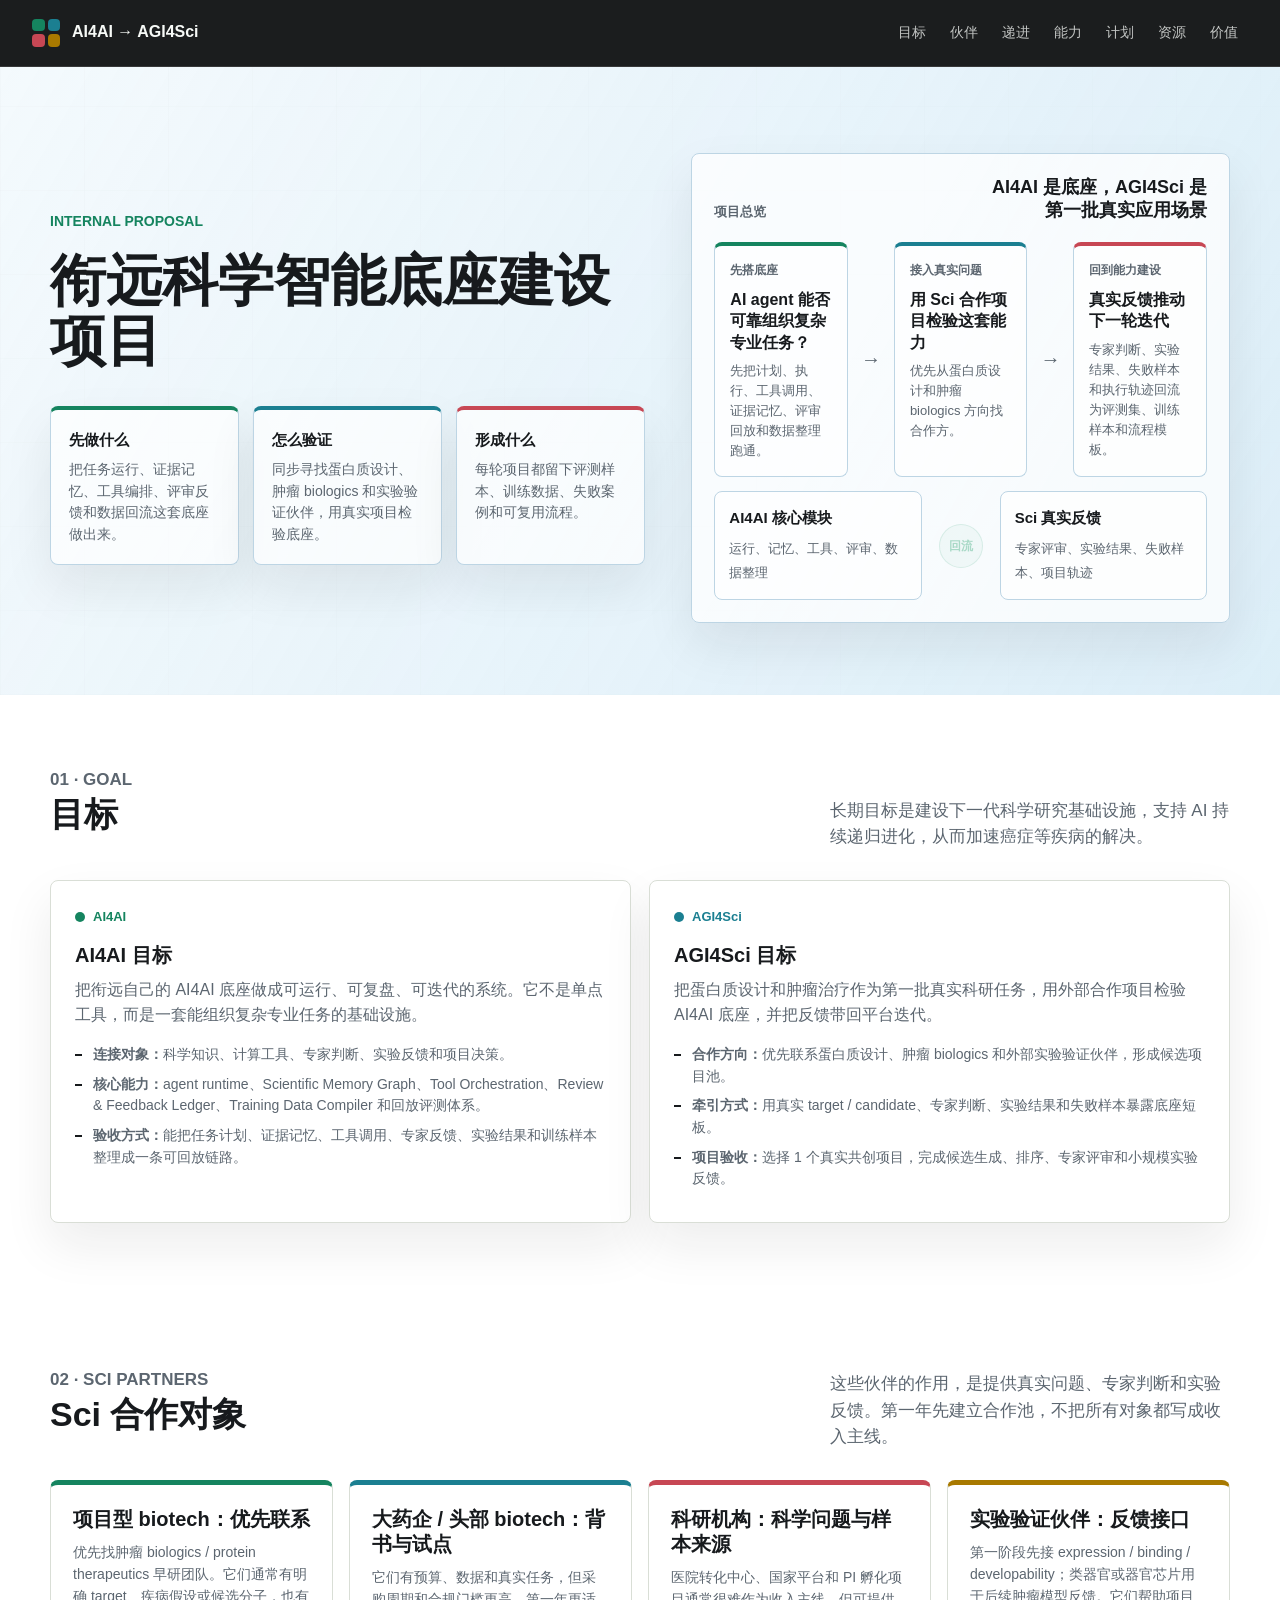
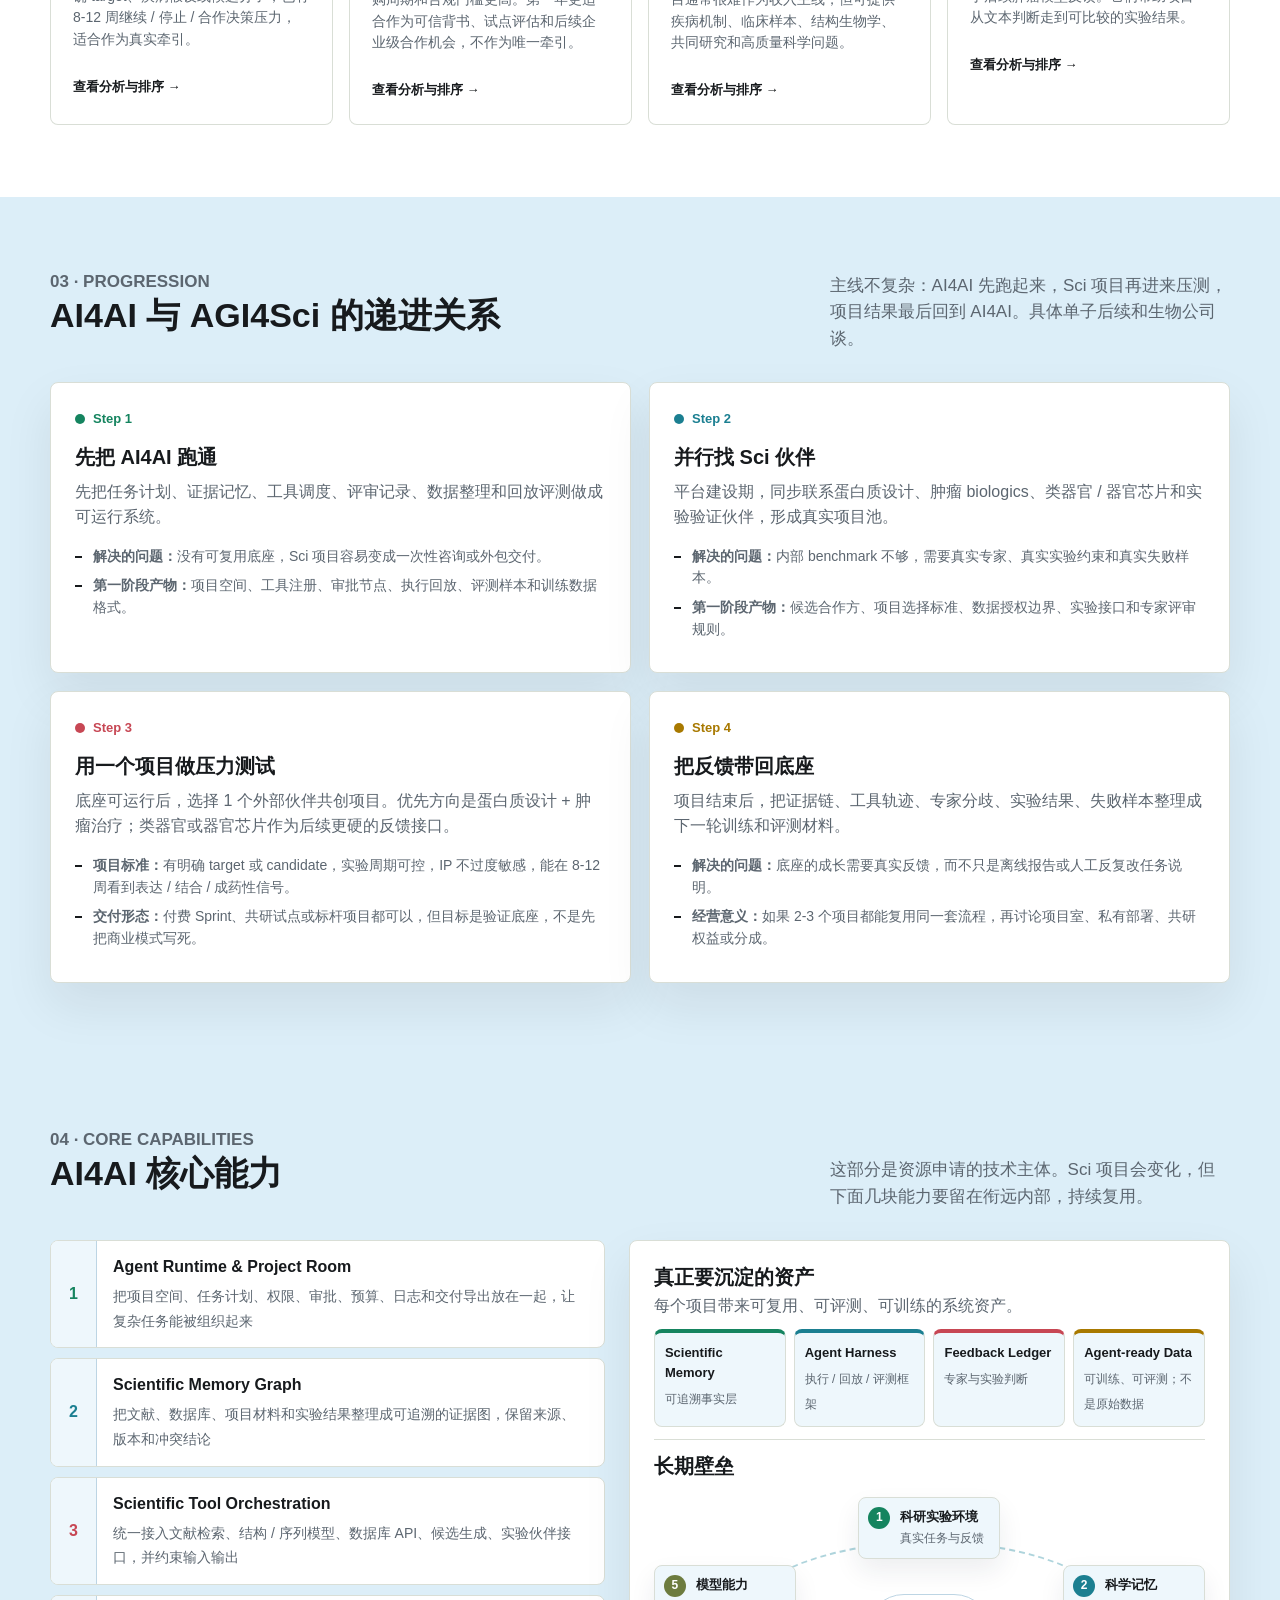
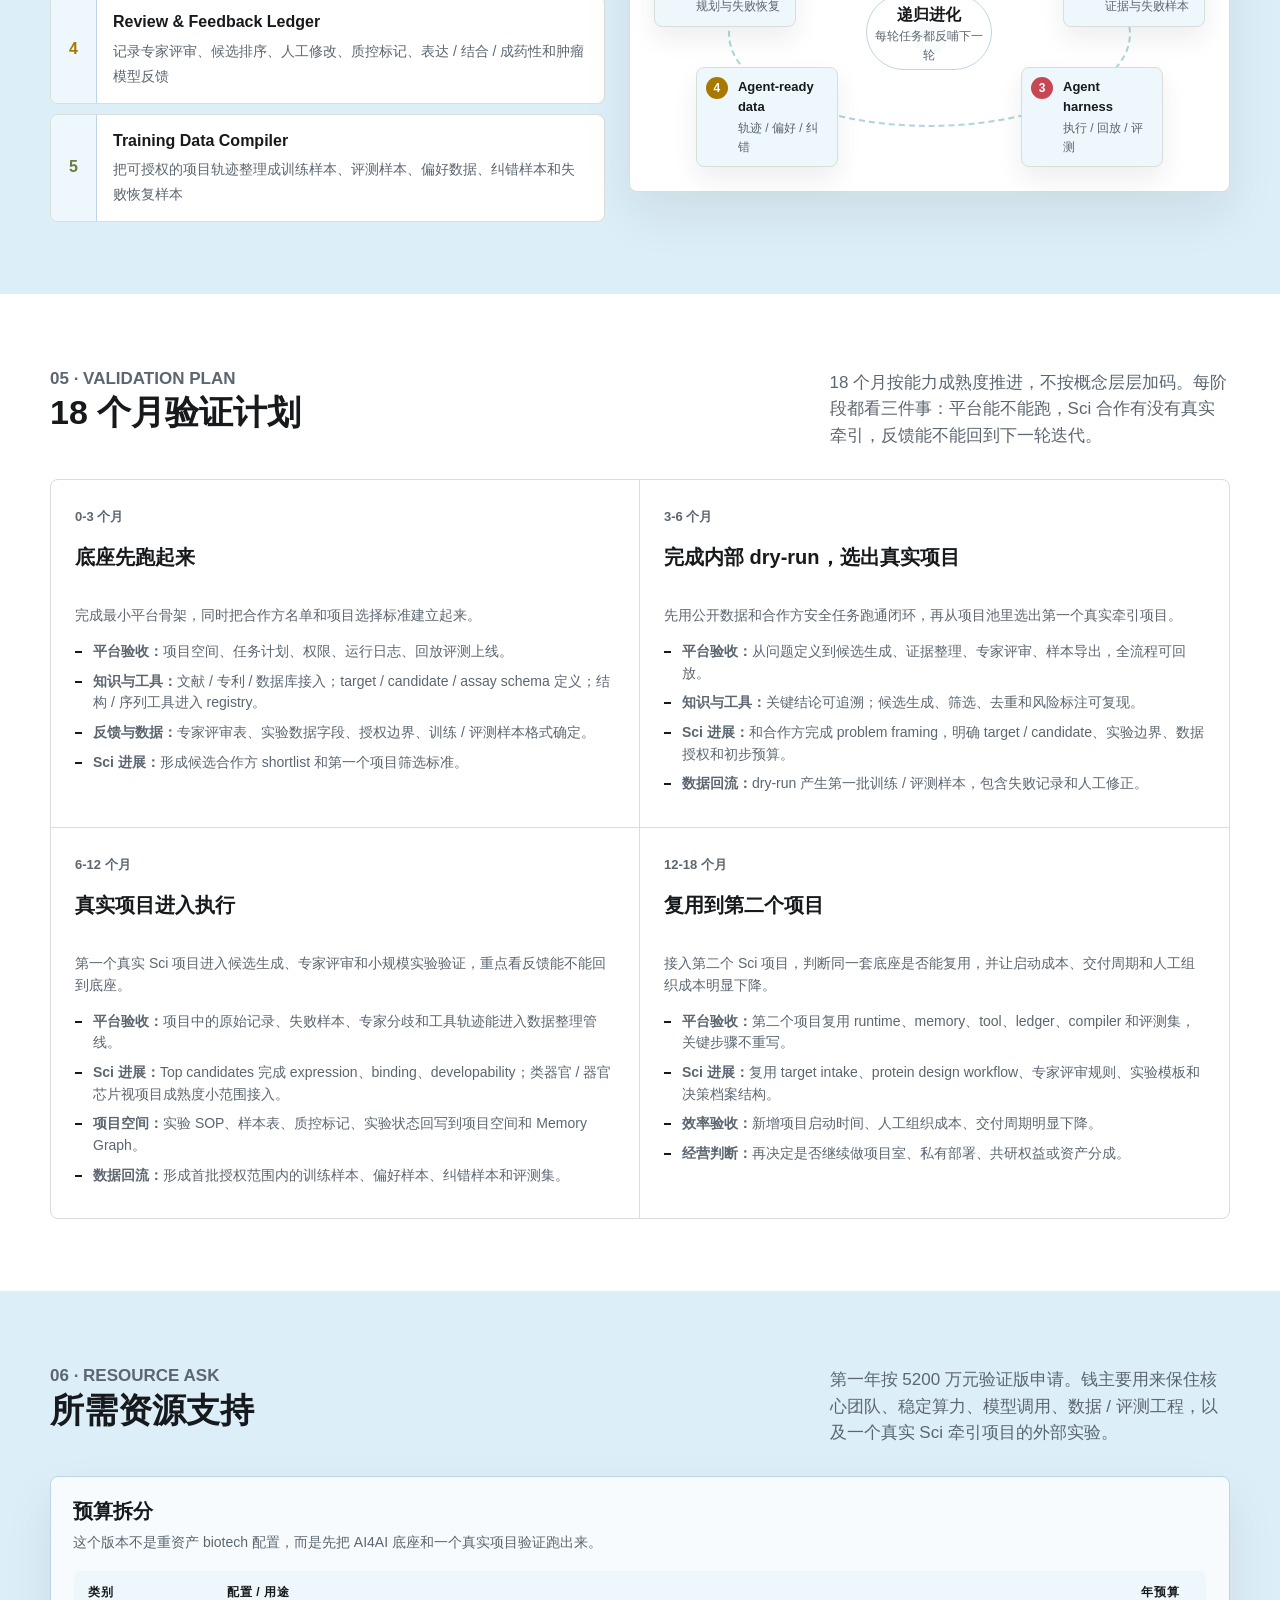
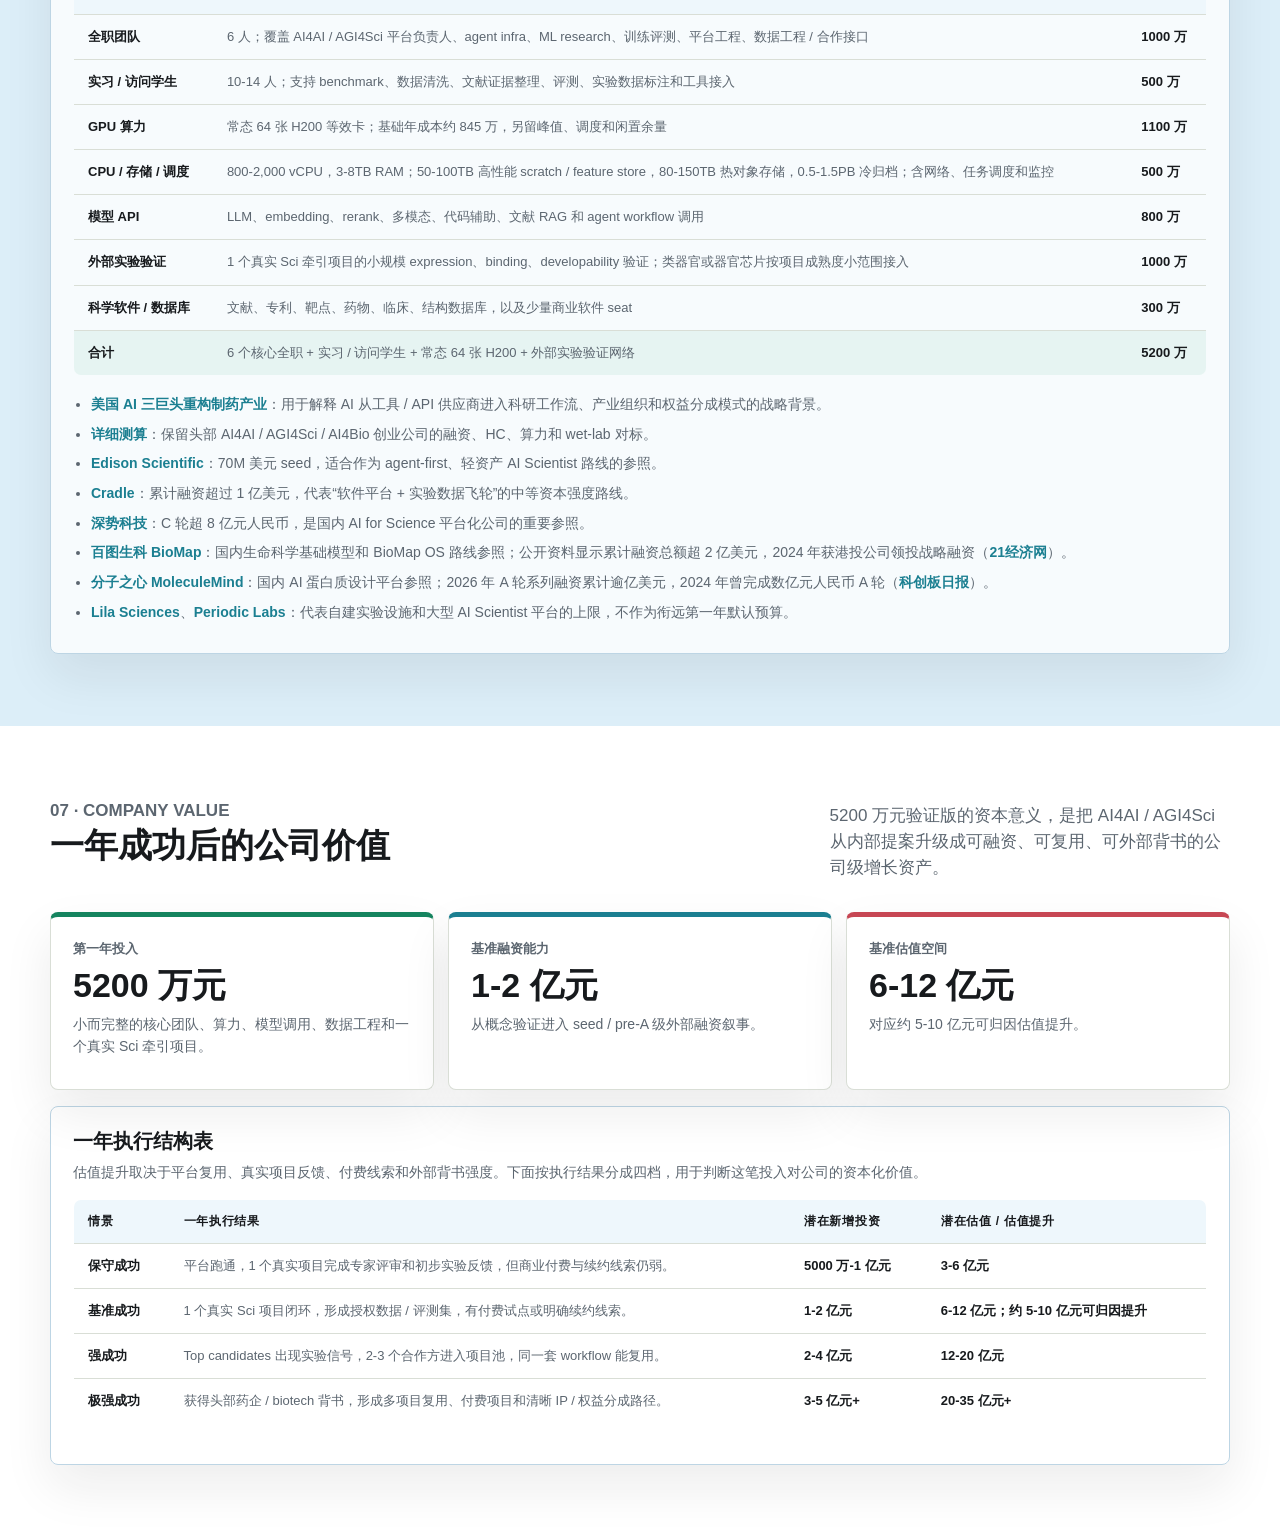
==== site/index.html @ 791f993e "Refine AI4AI moat loop layout" ====
<!doctype html>
<html lang="zh-CN">
<head>
  <meta charset="utf-8" />
  <meta name="viewport" content="width=device-width, initial-scale=1" />
  <title>衔远科学智能底座建设项目 | Internal Brief</title>
  <link rel="stylesheet" href="assets/investor-layout.css" />
</head>
<body>
  <div class="shell">
    <header class="topbar">
      <a class="brand" href="#top" aria-label="AI4AI AGI4Sci Internal Brief">
        <span class="brand-mark" aria-hidden="true"><span></span><span></span><span></span><span></span></span>
        AI4AI → AGI4Sci
      </a>
      <nav class="nav" aria-label="页面导航">
        <a href="#goal">目标</a>
        <a href="#users">伙伴</a>
        <a href="#projects">递进</a>
        <a href="#architecture">能力</a>
        <a href="#roadmap">计划</a>
        <a href="#resources">资源</a>
        <a href="#company-value">价值</a>
      </nav>
    </header>

    <main id="top">
      <section class="hero" aria-labelledby="hero-title">
        <div class="inner hero-grid">
          <div>
            <p class="eyebrow">Internal Proposal</p>
            <h1 id="hero-title">衔远科学智能底座建设项目</h1>
            <div class="hero-points" aria-label="核心定义">
              <div class="hero-point">
                <strong>先做什么</strong>
                <p>把任务运行、证据记忆、工具编排、评审反馈和数据回流这套底座做出来。</p>
              </div>
              <div class="hero-point">
                <strong>怎么验证</strong>
                <p>同步寻找蛋白质设计、肿瘤 biologics 和实验验证伙伴，用真实项目检验底座。</p>
              </div>
              <div class="hero-point">
                <strong>形成什么</strong>
                <p>每轮项目都留下评测样本、训练数据、失败案例和可复用流程。</p>
              </div>
            </div>
          </div>

          <aside class="system-map" aria-label="项目总览图">
            <div class="overview-header">
              <span>项目总览</span>
              <strong>AI4AI 是底座，AGI4Sci 是第一批真实应用场景</strong>
            </div>
            <div class="project-flow" aria-label="从客户问题到交付成品">
              <div class="flow-step start">
                <small>先搭底座</small>
                <b>AI agent 能否可靠组织复杂专业任务？</b>
                <p>先把计划、执行、工具调用、证据记忆、评审回放和数据整理跑通。</p>
              </div>
              <div class="flow-arrow" aria-hidden="true">→</div>
              <div class="flow-step middle">
                <small>接入真实问题</small>
                <b>用 Sci 合作项目检验这套能力</b>
                <p>优先从蛋白质设计和肿瘤 biologics 方向找合作方。</p>
              </div>
              <div class="flow-arrow" aria-hidden="true">→</div>
              <div class="flow-step end">
                <small>回到能力建设</small>
                <b>真实反馈推动下一轮迭代</b>
                <p>专家判断、实验结果、失败样本和执行轨迹回流为评测集、训练样本和流程模板。</p>
              </div>
            </div>
            <div class="feedback-loop" aria-label="实验回流与平台沉淀">
              <div class="loop-block">
                <b>AI4AI 核心模块</b>
                <span>运行、记忆、工具、评审、数据整理</span>
              </div>
              <div class="loop-bridge" aria-hidden="true"><span>回流</span></div>
              <div class="loop-block">
                <b>Sci 真实反馈</b>
                <span>专家评审、实验结果、失败样本、项目轨迹</span>
              </div>
            </div>
          </aside>
        </div>
      </section>

      <section id="goal" class="section white" aria-labelledby="goal-title">
        <div class="inner">
          <div class="section-heading">
            <div>
              <p class="eyebrow">01 · Goal</p>
              <h2 id="goal-title">目标</h2>
            </div>
            <p>
              长期目标是建设下一代科学研究基础设施，支持 AI 持续递归进化，从而加速癌症等疾病的解决。
            </p>
          </div>

          <div class="strategy-grid boundary-grid">
            <article class="strategy">
              <span class="tag">AI4AI</span>
              <h3>AI4AI 目标</h3>
              <p>把衔远自己的 AI4AI 底座做成可运行、可复盘、可迭代的系统。它不是单点工具，而是一套能组织复杂专业任务的基础设施。</p>
              <ul>
                <li><b>连接对象：</b>科学知识、计算工具、专家判断、实验反馈和项目决策。</li>
                <li><b>核心能力：</b>agent runtime、Scientific Memory Graph、Tool Orchestration、Review &amp; Feedback Ledger、Training Data Compiler 和回放评测体系。</li>
                <li><b>验收方式：</b>能把任务计划、证据记忆、工具调用、专家反馈、实验结果和训练样本整理成一条可回放链路。</li>
              </ul>
            </article>

            <article class="strategy">
              <span class="tag">AGI4Sci</span>
              <h3>AGI4Sci 目标</h3>
              <p>把蛋白质设计和肿瘤治疗作为第一批真实科研任务，用外部合作项目检验 AI4AI 底座，并把反馈带回平台迭代。</p>
              <ul>
                <li><b>合作方向：</b>优先联系蛋白质设计、肿瘤 biologics 和外部实验验证伙伴，形成候选项目池。</li>
                <li><b>牵引方式：</b>用真实 target / candidate、专家判断、实验结果和失败样本暴露底座短板。</li>
                <li><b>项目验收：</b>选择 1 个真实共创项目，完成候选生成、排序、专家评审和小规模实验反馈。</li>
              </ul>
            </article>
          </div>
        </div>
      </section>

      <section id="users" class="section white" aria-labelledby="users-title">
        <div class="inner">
          <div class="section-heading">
            <div>
              <p class="eyebrow">02 · Sci Partners</p>
              <h2 id="users-title">Sci 合作对象</h2>
            </div>
            <p>
              这些伙伴的作用，是提供真实问题、专家判断和实验反馈。第一年先建立合作池，不把所有对象都写成收入主线。
            </p>
          </div>

          <div class="asset-grid">
            <a class="asset asset-link" href="pages/target-users/industrial-direct.html">
              <h3>项目型 biotech：优先联系</h3>
              <p>优先找肿瘤 biologics / protein therapeutics 早研团队。它们通常有明确 target、疾病假设或候选分子，也有 8-12 周继续 / 停止 / 合作决策压力，适合作为真实牵引。</p>
              <span class="link-more">查看分析与排序 →</span>
            </a>

            <a class="asset asset-link" href="pages/target-users/industrial-pilot.html">
              <h3>大药企 / 头部 biotech：背书与试点</h3>
              <p>它们有预算、数据和真实任务，但采购周期和合规门槛更高。第一年更适合作为可信背书、试点评估和后续企业级合作机会，不作为唯一牵引。</p>
              <span class="link-more">查看分析与排序 →</span>
            </a>

            <a class="asset asset-link" href="pages/target-users/research-institutions.html">
              <h3>科研机构：科学问题与样本来源</h3>
              <p>医院转化中心、国家平台和 PI 孵化项目通常很难作为收入主线，但可提供疾病机制、临床样本、结构生物学、共同研究和高质量科学问题。</p>
              <span class="link-more">查看分析与排序 →</span>
            </a>

            <a class="asset asset-link" href="pages/target-users/validation-partners.html">
              <h3>实验验证伙伴：反馈接口</h3>
              <p>第一阶段先接 expression / binding / developability；类器官或器官芯片用于后续肿瘤模型反馈。它们帮助项目从文本判断走到可比较的实验结果。</p>
              <span class="link-more">查看分析与排序 →</span>
            </a>
          </div>
        </div>
      </section>

      <section id="projects" class="section alt" aria-labelledby="projects-title">
        <div class="inner">
          <div class="section-heading">
            <div>
              <p class="eyebrow">03 · Progression</p>
              <h2 id="projects-title">AI4AI 与 AGI4Sci 的递进关系</h2>
            </div>
            <p>
              主线不复杂：AI4AI 先跑起来，Sci 项目再进来压测，项目结果最后回到 AI4AI。具体单子后续和生物公司谈。
            </p>
          </div>

          <div class="strategy-grid boundary-grid">
            <article class="strategy">
              <span class="tag">Step 1</span>
              <h3>先把 AI4AI 跑通</h3>
              <p>先把任务计划、证据记忆、工具调度、评审记录、数据整理和回放评测做成可运行系统。</p>
              <ul>
                <li><b>解决的问题：</b>没有可复用底座，Sci 项目容易变成一次性咨询或外包交付。</li>
                <li><b>第一阶段产物：</b>项目空间、工具注册、审批节点、执行回放、评测样本和训练数据格式。</li>
              </ul>
            </article>

            <article class="strategy">
              <span class="tag">Step 2</span>
              <h3>并行找 Sci 伙伴</h3>
              <p>平台建设期，同步联系蛋白质设计、肿瘤 biologics、类器官 / 器官芯片和实验验证伙伴，形成真实项目池。</p>
              <ul>
                <li><b>解决的问题：</b>内部 benchmark 不够，需要真实专家、真实实验约束和真实失败样本。</li>
                <li><b>第一阶段产物：</b>候选合作方、项目选择标准、数据授权边界、实验接口和专家评审规则。</li>
              </ul>
            </article>

            <article class="strategy">
              <span class="tag">Step 3</span>
              <h3>用一个项目做压力测试</h3>
              <p>底座可运行后，选择 1 个外部伙伴共创项目。优先方向是蛋白质设计 + 肿瘤治疗；类器官或器官芯片作为后续更硬的反馈接口。</p>
              <ul>
                <li><b>项目标准：</b>有明确 target 或 candidate，实验周期可控，IP 不过度敏感，能在 8-12 周看到表达 / 结合 / 成药性信号。</li>
                <li><b>交付形态：</b>付费 Sprint、共研试点或标杆项目都可以，但目标是验证底座，不是先把商业模式写死。</li>
              </ul>
            </article>

            <article class="strategy">
              <span class="tag">Step 4</span>
              <h3>把反馈带回底座</h3>
              <p>项目结束后，把证据链、工具轨迹、专家分歧、实验结果、失败样本整理成下一轮训练和评测材料。</p>
              <ul>
                <li><b>解决的问题：</b>底座的成长需要真实反馈，而不只是离线报告或人工反复改任务说明。</li>
                <li><b>经营意义：</b>如果 2-3 个项目都能复用同一套流程，再讨论项目室、私有部署、共研权益或分成。</li>
              </ul>
            </article>
          </div>
        </div>
      </section>

      <section id="architecture" class="section alt" aria-labelledby="architecture-title">
        <div class="inner">
          <div class="section-heading">
            <div>
              <p class="eyebrow">04 · Core Capabilities</p>
              <h2 id="architecture-title">AI4AI 核心能力</h2>
            </div>
            <p>
              这部分是资源申请的技术主体。Sci 项目会变化，但下面几块能力要留在衔远内部，持续复用。
            </p>
          </div>

          <div class="architecture">
            <div class="layers" aria-label="AI4AI 核心技术架构">
              <div class="layer">
                <div class="layer-index">1</div>
                <div class="layer-body"><b>Agent Runtime &amp; Project Room</b><span>把项目空间、任务计划、权限、审批、预算、日志和交付导出放在一起，让复杂任务能被组织起来</span></div>
              </div>
              <div class="layer">
                <div class="layer-index">2</div>
                <div class="layer-body"><b>Scientific Memory Graph</b><span>把文献、数据库、项目材料和实验结果整理成可追溯的证据图，保留来源、版本和冲突结论</span></div>
              </div>
              <div class="layer">
                <div class="layer-index">3</div>
                <div class="layer-body"><b>Scientific Tool Orchestration</b><span>统一接入文献检索、结构 / 序列模型、数据库 API、候选生成、实验伙伴接口，并约束输入输出</span></div>
              </div>
              <div class="layer">
                <div class="layer-index">4</div>
                <div class="layer-body"><b>Review &amp; Feedback Ledger</b><span>记录专家评审、候选排序、人工修改、质控标记、表达 / 结合 / 成药性和肿瘤模型反馈</span></div>
              </div>
              <div class="layer">
                <div class="layer-index">5</div>
                <div class="layer-body"><b>Training Data Compiler</b><span>把可授权的项目轨迹整理成训练样本、评测样本、偏好数据、纠错样本和失败恢复样本</span></div>
              </div>
            </div>

            <div class="flow">
              <div class="asset-panel">
                <h3>真正要沉淀的资产</h3>
                <p>每个项目带来可复用、可评测、可训练的系统资产。</p>
                <div class="asset-strip" aria-label="四类可复用资产">
                  <div class="asset-pill"><b>Scientific Memory</b><span>可追溯事实层</span></div>
                  <div class="asset-pill"><b>Agent Harness</b><span>执行 / 回放 / 评测框架</span></div>
                  <div class="asset-pill"><b>Feedback Ledger</b><span>专家与实验判断</span></div>
                  <div class="asset-pill"><b>Agent-ready Data</b><span>可训练、可评测；不是原始数据</span></div>
                </div>
              </div>
              <div class="moat-panel">
                <h3>长期壁垒</h3>
                <div class="evolution-ring" aria-label="AI agent 递归进化循环">
                  <div class="ring-center">
                    <b>递归进化</b>
                    <span>每轮任务都反哺下一轮</span>
                  </div>
                  <div class="ring-step step-lab"><em>1</em><b>科研实验环境</b><span>真实任务与反馈</span></div>
                  <div class="ring-step step-memory"><em>2</em><b>科学记忆</b><span>证据与失败样本</span></div>
                  <div class="ring-step step-harness"><em>3</em><b>Agent harness</b><span>执行 / 回放 / 评测</span></div>
                  <div class="ring-step step-data"><em>4</em><b>Agent-ready data</b><span>轨迹 / 偏好 / 纠错</span></div>
                  <div class="ring-step step-model"><em>5</em><b>模型能力</b><span>规划与失败恢复</span></div>
                </div>
              </div>
            </div>
          </div>
        </div>
      </section>

      <section id="roadmap" class="section white" aria-labelledby="roadmap-title">
        <div class="inner">
          <div class="section-heading">
            <div>
              <p class="eyebrow">05 · Validation Plan</p>
              <h2 id="roadmap-title">18 个月验证计划</h2>
            </div>
            <p>
              18 个月按能力成熟度推进，不按概念层层加码。每阶段都看三件事：平台能不能跑，Sci 合作有没有真实牵引，反馈能不能回到下一轮迭代。
            </p>
          </div>

          <div class="roadmap">
            <article class="milestone">
              <span class="time">0-3 个月</span>
              <h3>底座先跑起来</h3>
              <p>完成最小平台骨架，同时把合作方名单和项目选择标准建立起来。</p>
              <ul class="module-list">
                <li><b>平台验收：</b>项目空间、任务计划、权限、运行日志、回放评测上线。</li>
                <li><b>知识与工具：</b>文献 / 专利 / 数据库接入；target / candidate / assay schema 定义；结构 / 序列工具进入 registry。</li>
                <li><b>反馈与数据：</b>专家评审表、实验数据字段、授权边界、训练 / 评测样本格式确定。</li>
                <li><b>Sci 进展：</b>形成候选合作方 shortlist 和第一个项目筛选标准。</li>
              </ul>
            </article>
            <article class="milestone">
              <span class="time">3-6 个月</span>
              <h3>完成内部 dry-run，选出真实项目</h3>
              <p>先用公开数据和合作方安全任务跑通闭环，再从项目池里选出第一个真实牵引项目。</p>
              <ul class="module-list">
                <li><b>平台验收：</b>从问题定义到候选生成、证据整理、专家评审、样本导出，全流程可回放。</li>
                <li><b>知识与工具：</b>关键结论可追溯；候选生成、筛选、去重和风险标注可复现。</li>
                <li><b>Sci 进展：</b>和合作方完成 problem framing，明确 target / candidate、实验边界、数据授权和初步预算。</li>
                <li><b>数据回流：</b>dry-run 产生第一批训练 / 评测样本，包含失败记录和人工修正。</li>
              </ul>
            </article>
            <article class="milestone">
              <span class="time">6-12 个月</span>
              <h3>真实项目进入执行</h3>
              <p>第一个真实 Sci 项目进入候选生成、专家评审和小规模实验验证，重点看反馈能不能回到底座。</p>
              <ul class="module-list">
                <li><b>平台验收：</b>项目中的原始记录、失败样本、专家分歧和工具轨迹能进入数据整理管线。</li>
                <li><b>Sci 进展：</b>Top candidates 完成 expression、binding、developability；类器官 / 器官芯片视项目成熟度小范围接入。</li>
                <li><b>项目空间：</b>实验 SOP、样本表、质控标记、实验状态回写到项目空间和 Memory Graph。</li>
                <li><b>数据回流：</b>形成首批授权范围内的训练样本、偏好样本、纠错样本和评测集。</li>
              </ul>
            </article>
            <article class="milestone">
              <span class="time">12-18 个月</span>
              <h3>复用到第二个项目</h3>
              <p>接入第二个 Sci 项目，判断同一套底座是否能复用，并让启动成本、交付周期和人工组织成本明显下降。</p>
              <ul class="module-list">
                <li><b>平台验收：</b>第二个项目复用 runtime、memory、tool、ledger、compiler 和评测集，关键步骤不重写。</li>
                <li><b>Sci 进展：</b>复用 target intake、protein design workflow、专家评审规则、实验模板和决策档案结构。</li>
                <li><b>效率验收：</b>新增项目启动时间、人工组织成本、交付周期明显下降。</li>
                <li><b>经营判断：</b>再决定是否继续做项目室、私有部署、共研权益或资产分成。</li>
              </ul>
            </article>
          </div>
        </div>
      </section>

      <section id="resources" class="section dark" aria-labelledby="resource-title">
        <div class="inner">
          <div class="section-heading">
            <div>
              <p class="eyebrow">06 · Resource Ask</p>
              <h2 id="resource-title">所需资源支持</h2>
            </div>
            <p>
              第一年按 5200 万元验证版申请。钱主要用来保住核心团队、稳定算力、模型调用、数据 / 评测工程，以及一个真实 Sci 牵引项目的外部实验。
            </p>
          </div>

          <div class="resource-note">
            <h3>预算拆分</h3>
            <p>
              这个版本不是重资产 biotech 配置，而是先把 AI4AI 底座和一个真实项目验证跑出来。
            </p>
            <table class="budget-table">
              <thead>
                <tr>
                  <th>类别</th>
                  <th>配置 / 用途</th>
                  <th>年预算</th>
                </tr>
              </thead>
              <tbody>
                <tr>
                  <td>全职团队</td>
                  <td>6 人；覆盖 AI4AI / AGI4Sci 平台负责人、agent infra、ML research、训练评测、平台工程、数据工程 / 合作接口</td>
                  <td>1000 万</td>
                </tr>
                <tr>
                  <td>实习 / 访问学生</td>
                  <td>10-14 人；支持 benchmark、数据清洗、文献证据整理、评测、实验数据标注和工具接入</td>
                  <td>500 万</td>
                </tr>
                <tr>
                  <td>GPU 算力</td>
                  <td>常态 64 张 H200 等效卡；基础年成本约 845 万，另留峰值、调度和闲置余量</td>
                  <td>1100 万</td>
                </tr>
                <tr>
                  <td>CPU / 存储 / 调度</td>
                  <td>800-2,000 vCPU，3-8TB RAM；50-100TB 高性能 scratch / feature store，80-150TB 热对象存储，0.5-1.5PB 冷归档；含网络、任务调度和监控</td>
                  <td>500 万</td>
                </tr>
                <tr>
                  <td>模型 API</td>
                  <td>LLM、embedding、rerank、多模态、代码辅助、文献 RAG 和 agent workflow 调用</td>
                  <td>800 万</td>
                </tr>
                <tr>
                  <td>外部实验验证</td>
                  <td>1 个真实 Sci 牵引项目的小规模 expression、binding、developability 验证；类器官或器官芯片按项目成熟度小范围接入</td>
                  <td>1000 万</td>
                </tr>
                <tr>
                  <td>科学软件 / 数据库</td>
                  <td>文献、专利、靶点、药物、临床、结构数据库，以及少量商业软件 seat</td>
                  <td>300 万</td>
                </tr>
              </tbody>
              <tfoot>
                <tr>
                  <td>合计</td>
                  <td>6 个核心全职 + 实习 / 访问学生 + 常态 64 张 H200 + 外部实验验证网络</td>
                  <td>5200 万</td>
                </tr>
              </tfoot>
            </table>
            <ul>
              <li><a href="https://mp.weixin.qq.com/s/PvNJehZ7wNVVXsmVLgHLAA">美国 AI 三巨头重构制药产业</a>：用于解释 AI 从工具 / API 供应商进入科研工作流、产业组织和权益分成模式的战略背景。</li>
              <li><a href="../docs/research/ai4ai_agi4sci_startup_budget_benchmark_2026-06-28.md">详细测算</a>：保留头部 AI4AI / AGI4Sci / AI4Bio 创业公司的融资、HC、算力和 wet-lab 对标。</li>
              <li><a href="https://www.futurehouse.org/news/announcing-edison-scientific">Edison Scientific</a>：70M 美元 seed，适合作为 agent-first、轻资产 AI Scientist 路线的参照。</li>
              <li><a href="https://www.cradle.bio/blog/series-b">Cradle</a>：累计融资超过 1 亿美元，代表“软件平台 + 实验数据飞轮”的中等资本强度路线。</li>
              <li><a href="https://pitchhub.36kr.com/project/1678547907048450">深势科技</a>：C 轮超 8 亿元人民币，是国内 AI for Science 平台化公司的重要参照。</li>
              <li><a href="https://www.biomap.com/">百图生科 BioMap</a>：国内生命科学基础模型和 BioMap OS 路线参照；公开资料显示累计融资总额超 2 亿美元，2024 年获港投公司领投战略融资（<a href="https://www.21jingji.com/article/20260326/herald/58362c3040132642357f1c25fa8d1230.html">21经济网</a>）。</li>
              <li><a href="https://moleculemind.com/">分子之心 MoleculeMind</a>：国内 AI 蛋白质设计平台参照；2026 年 A 轮系列融资累计逾亿美元，2024 年曾完成数亿元人民币 A 轮（<a href="https://wap.eastmoney.com/a/202606173773736275.html">科创板日报</a>）。</li>
              <li><a href="https://www.lila.ai/news/announcing-the-close-of-our-series-a">Lila Sciences</a>、<a href="https://techcrunch.com/2025/09/30/former-openai-and-deepmind-researchers-raise-whopping-300m-seed-to-automate-science/">Periodic Labs</a>：代表自建实验设施和大型 AI Scientist 平台的上限，不作为衔远第一年默认预算。</li>
            </ul>
          </div>
        </div>
      </section>

      <section id="company-value" class="section white" aria-labelledby="company-value-title">
        <div class="inner">
          <div class="section-heading">
            <div>
              <p class="eyebrow">07 · Company Value</p>
              <h2 id="company-value-title">一年成功后的公司价值</h2>
            </div>
            <p>
              5200 万元验证版的资本意义，是把 AI4AI / AGI4Sci 从内部提案升级成可融资、可复用、可外部背书的公司级增长资产。
            </p>
          </div>

          <div class="value-strip" aria-label="一年执行成功后的核心价值">
            <div class="value-metric">
              <span>第一年投入</span>
              <b>5200 万元</b>
              <p>小而完整的核心团队、算力、模型调用、数据工程和一个真实 Sci 牵引项目。</p>
            </div>
            <div class="value-metric">
              <span>基准融资能力</span>
              <b>1-2 亿元</b>
              <p>从概念验证进入 seed / pre-A 级外部融资叙事。</p>
            </div>
            <div class="value-metric">
              <span>基准估值空间</span>
              <b>6-12 亿元</b>
              <p>对应约 5-10 亿元可归因估值提升。</p>
            </div>
          </div>

          <div class="resource-note value-note">
            <h3>一年执行结构表</h3>
            <p>
              估值提升取决于平台复用、真实项目反馈、付费线索和外部背书强度。下面按执行结果分成四档，用于判断这笔投入对公司的资本化价值。
            </p>
            <table class="budget-table value-table">
              <thead>
                <tr>
                  <th>情景</th>
                  <th>一年执行结果</th>
                  <th>潜在新增投资</th>
                  <th>潜在估值 / 估值提升</th>
                </tr>
              </thead>
              <tbody>
                <tr>
                  <td>保守成功</td>
                  <td>平台跑通，1 个真实项目完成专家评审和初步实验反馈，但商业付费与续约线索仍弱。</td>
                  <td>5000 万-1 亿元</td>
                  <td>3-6 亿元</td>
                </tr>
                <tr>
                  <td>基准成功</td>
                  <td>1 个真实 Sci 项目闭环，形成授权数据 / 评测集，有付费试点或明确续约线索。</td>
                  <td>1-2 亿元</td>
                  <td>6-12 亿元；约 5-10 亿元可归因提升</td>
                </tr>
                <tr>
                  <td>强成功</td>
                  <td>Top candidates 出现实验信号，2-3 个合作方进入项目池，同一套 workflow 能复用。</td>
                  <td>2-4 亿元</td>
                  <td>12-20 亿元</td>
                </tr>
                <tr>
                  <td>极强成功</td>
                  <td>获得头部药企 / biotech 背书，形成多项目复用、付费项目和清晰 IP / 权益分成路径。</td>
                  <td>3-5 亿元+</td>
                  <td>20-35 亿元+</td>
                </tr>
              </tbody>
            </table>
          </div>
        </div>
      </section>
    </main>
  </div>
</body>
</html>
---- site/assets/investor-layout.css ----
:root {
  --ink: #171a1d;
  --muted: #5c6670;
  --soft: #f6f7f4;
  --paper: #ffffff;
  --line: #d9ded6;
  --green: #15845f;
  --cyan: #1b7f91;
  --coral: #c74754;
  --gold: #a87900;
  --black: #0d0f10;
  --section-blue: #dceef8;
  --section-blue-soft: #eef7fc;
  --blue-line: #bdd5e4;
  --shadow: 0 22px 50px rgba(23, 26, 29, 0.08);
}

* {
  box-sizing: border-box;
}

html {
  scroll-behavior: smooth;
}

body {
  margin: 0;
  color: var(--ink);
  background: var(--soft);
  font-family: -apple-system, BlinkMacSystemFont, "Segoe UI", "PingFang SC",
    "Hiragino Sans GB", "Microsoft YaHei", "Noto Sans CJK SC", sans-serif;
  line-height: 1.55;
  letter-spacing: 0;
}

a {
  color: inherit;
  text-decoration: none;
}

.shell {
  min-height: 100vh;
}

.topbar {
  position: sticky;
  top: 0;
  z-index: 20;
  display: flex;
  align-items: center;
  justify-content: space-between;
  gap: 20px;
  padding: 14px 32px;
  color: #f7faf7;
  background: rgba(13, 15, 16, 0.94);
  border-bottom: 1px solid rgba(255, 255, 255, 0.12);
  backdrop-filter: blur(14px);
}

.brand {
  display: flex;
  align-items: center;
  gap: 12px;
  min-width: 220px;
  font-weight: 700;
  white-space: nowrap;
}

.brand-mark {
  width: 28px;
  height: 28px;
  display: grid;
  grid-template-columns: repeat(2, 1fr);
  gap: 3px;
}

.brand-mark span {
  display: block;
  border-radius: 4px;
}

.brand-mark span:nth-child(1) { background: var(--green); }
.brand-mark span:nth-child(2) { background: var(--cyan); }
.brand-mark span:nth-child(3) { background: var(--coral); }
.brand-mark span:nth-child(4) { background: var(--gold); }

.nav {
  display: flex;
  align-items: center;
  gap: 4px;
  overflow-x: auto;
  white-space: nowrap;
  scrollbar-width: none;
}

.nav::-webkit-scrollbar {
  display: none;
}

.nav a {
  padding: 8px 10px;
  color: rgba(247, 250, 247, 0.76);
  font-size: 14px;
  border-radius: 6px;
}

.nav a:hover {
  color: #fff;
  background: rgba(255, 255, 255, 0.08);
}

.section {
  padding: 72px 32px;
}

.section.dark {
  color: var(--ink);
  background: var(--section-blue);
}

.section.white {
  background: var(--paper);
}

.section.alt {
  background: var(--section-blue);
}

.inner {
  width: min(1180px, 100%);
  margin: 0 auto;
}

.hero {
  display: grid;
  align-items: start;
  padding: 86px 32px 72px;
  color: var(--ink);
  background:
    linear-gradient(120deg, rgba(255, 255, 255, 0.68), rgba(220, 238, 248, 0.92)),
    repeating-linear-gradient(90deg, rgba(23, 26, 29, 0.045) 0 1px, transparent 1px 84px),
    repeating-linear-gradient(0deg, rgba(23, 26, 29, 0.04) 0 1px, transparent 1px 84px),
    var(--section-blue);
}

.hero-grid {
  display: grid;
  grid-template-columns: minmax(0, 1.05fr) minmax(360px, 0.95fr);
  gap: 46px;
  align-items: center;
}

.eyebrow {
  margin: 0 0 18px;
  color: var(--green);
  font-size: 14px;
  font-weight: 700;
  text-transform: uppercase;
}

h1,
h2,
h3,
p {
  margin-top: 0;
}

h1 {
  max-width: 760px;
  margin-bottom: 22px;
  font-size: 56px;
  line-height: 1.08;
  font-weight: 800;
  letter-spacing: 0;
}

h2 {
  margin-bottom: 16px;
  font-size: 34px;
  line-height: 1.2;
  letter-spacing: 0;
}

h3 {
  margin-bottom: 10px;
  font-size: 20px;
  line-height: 1.25;
  letter-spacing: 0;
}

.lead {
  max-width: 760px;
  margin-bottom: 30px;
  color: rgba(247, 250, 247, 0.84);
  font-size: 20px;
}

.hero-points {
  display: grid;
  grid-template-columns: repeat(3, minmax(0, 1fr));
  gap: 14px;
  margin-top: 34px;
}

.hero-point {
  min-height: 150px;
  padding: 18px;
  border: 1px solid var(--blue-line);
  border-radius: 8px;
  background: rgba(255, 255, 255, 0.72);
  box-shadow: var(--shadow);
}

.hero-point strong {
  display: block;
  margin-bottom: 8px;
  color: var(--ink);
  font-size: 15px;
}

.hero-point p {
  margin: 0;
  color: var(--muted);
  font-size: 14px;
}

.hero-point:nth-child(1) { border-top: 4px solid var(--green); }
.hero-point:nth-child(2) { border-top: 4px solid var(--cyan); }
.hero-point:nth-child(3) { border-top: 4px solid var(--coral); }

.system-map {
  padding: 22px;
  border: 1px solid var(--blue-line);
  border-radius: 8px;
  background: rgba(255, 255, 255, 0.76);
  box-shadow: var(--shadow);
}

.overview-header {
  display: flex;
  align-items: end;
  justify-content: space-between;
  gap: 18px;
  margin-bottom: 20px;
}

.overview-header span {
  color: var(--muted);
  font-size: 13px;
  font-weight: 700;
}

.overview-header strong {
  max-width: 230px;
  color: var(--ink);
  font-size: 18px;
  line-height: 1.28;
  text-align: right;
}

.project-flow {
  display: grid;
  grid-template-columns: minmax(0, 1fr) 26px minmax(0, 1fr) 26px minmax(0, 1fr);
  gap: 10px;
  align-items: stretch;
}

.flow-step {
  min-height: 178px;
  padding: 15px;
  border: 1px solid var(--blue-line);
  border-radius: 8px;
  background: rgba(255, 255, 255, 0.78);
}

.flow-step small {
  display: block;
  margin-bottom: 10px;
  color: var(--muted);
  font-size: 12px;
  font-weight: 700;
}

.flow-step b {
  display: block;
  margin-bottom: 8px;
  color: var(--ink);
  font-size: 16px;
  line-height: 1.32;
}

.flow-step p {
  margin: 0;
  color: var(--muted);
  font-size: 13px;
}

.flow-step.start { border-top: 4px solid var(--green); }
.flow-step.middle { border-top: 4px solid var(--cyan); }
.flow-step.end { border-top: 4px solid var(--coral); }

.flow-arrow {
  display: grid;
  place-items: center;
  color: var(--muted);
  font-size: 20px;
  font-weight: 700;
}

.feedback-loop {
  display: grid;
  grid-template-columns: minmax(0, 1fr) 54px minmax(0, 1fr);
  gap: 12px;
  align-items: center;
  margin-top: 14px;
}

.loop-block {
  min-height: 78px;
  padding: 14px;
  border: 1px solid var(--blue-line);
  border-radius: 8px;
  background: rgba(255, 255, 255, 0.78);
}

.loop-block b {
  display: block;
  margin-bottom: 6px;
  color: var(--ink);
  font-size: 15px;
}

.loop-block span {
  color: var(--muted);
  font-size: 13px;
}

.loop-bridge {
  display: grid;
  place-items: center;
  min-height: 78px;
  color: #a9d9c7;
  font-size: 12px;
  font-weight: 700;
}

.loop-bridge span {
  display: grid;
  place-items: center;
  width: 44px;
  height: 44px;
  border: 1px solid rgba(169, 217, 199, 0.36);
  border-radius: 50%;
  background: rgba(169, 217, 199, 0.1);
}

.section-heading {
  display: grid;
  grid-template-columns: minmax(0, 0.78fr) minmax(280px, 0.42fr);
  gap: 36px;
  align-items: end;
  margin-bottom: 30px;
}

.section-heading p {
  margin: 0;
  color: var(--muted);
  font-size: 17px;
}

.dark .section-heading p {
  color: var(--muted);
}

.kpi-strip {
  display: grid;
  grid-template-columns: repeat(4, minmax(0, 1fr));
  gap: 12px;
  margin-top: 28px;
}

.kpi {
  padding: 18px;
  min-height: 118px;
  border: 1px solid var(--line);
  border-radius: 8px;
  background: var(--paper);
}

.kpi .num {
  display: block;
  margin-bottom: 6px;
  font-size: 28px;
  font-weight: 800;
}

.kpi .label {
  color: var(--muted);
  font-size: 14px;
}

.strategy-grid {
  display: grid;
  grid-template-columns: repeat(3, minmax(0, 1fr));
  gap: 18px;
}

.boundary-grid {
  grid-template-columns: repeat(2, minmax(0, 1fr));
}

.strategy {
  min-height: 260px;
  padding: 24px;
  border: 1px solid var(--line);
  border-radius: 8px;
  background: var(--paper);
  box-shadow: var(--shadow);
}

.strategy .tag {
  display: inline-flex;
  align-items: center;
  gap: 8px;
  margin-bottom: 16px;
  color: var(--muted);
  font-size: 13px;
  font-weight: 700;
}

.tag::before {
  content: "";
  width: 10px;
  height: 10px;
  border-radius: 50%;
  background: currentColor;
}

.strategy:nth-child(1) .tag { color: var(--green); }
.strategy:nth-child(2) .tag { color: var(--cyan); }
.strategy:nth-child(3) .tag { color: var(--coral); }
.strategy:nth-child(4) .tag { color: var(--gold); }

.strategy p {
  color: var(--muted);
}

.strategy ul,
.module-list,
.risk-list {
  margin: 14px 0 0;
  padding: 0;
  list-style: none;
}

.strategy li,
.module-list li,
.risk-list li {
  position: relative;
  padding-left: 18px;
  margin: 8px 0;
  color: var(--muted);
  font-size: 14px;
}

.strategy li::before,
.module-list li::before,
.risk-list li::before {
  content: "";
  position: absolute;
  left: 0;
  top: 10px;
  width: 7px;
  height: 2px;
  background: var(--ink);
}

.architecture {
  display: grid;
  grid-template-columns: minmax(340px, 0.48fr) minmax(0, 0.52fr);
  gap: 24px;
  align-items: start;
}

.layers {
  display: grid;
  gap: 10px;
}

.layer {
  display: grid;
  grid-template-columns: 46px 1fr;
  min-height: 80px;
  border: 1px solid var(--line);
  border-radius: 8px;
  background: var(--paper);
  overflow: hidden;
}

.layer-index {
  display: grid;
  place-items: center;
  color: var(--cyan);
  font-weight: 800;
  background: var(--section-blue-soft);
  border-right: 1px solid var(--blue-line);
}

.layer:nth-child(1) .layer-index { color: var(--green); }
.layer:nth-child(2) .layer-index { color: var(--cyan); }
.layer:nth-child(3) .layer-index { color: var(--coral); }
.layer:nth-child(4) .layer-index { color: var(--gold); }
.layer:nth-child(5) .layer-index { color: #6d7c3f; }
.layer:nth-child(6) .layer-index { color: #676a70; }

.layer-body {
  padding: 14px 16px;
}

.layer-body b {
  display: block;
  margin-bottom: 4px;
}

.layer-body span {
  color: var(--muted);
  font-size: 14px;
}

.flow {
  display: grid;
  grid-template-rows: auto auto;
  align-content: start;
  gap: 14px;
  padding: 24px;
  border: 1px solid var(--line);
  border-radius: 8px;
  background: var(--paper);
  color: var(--ink);
  box-shadow: var(--shadow);
}

.flow h3 {
  margin-bottom: 4px;
}

.flow p {
  margin-bottom: 0;
  color: var(--muted);
}

.asset-panel {
  padding-bottom: 12px;
  border-bottom: 1px solid var(--line);
}

.moat-panel {
  display: grid;
  gap: 12px;
}

.asset-strip {
  display: grid;
  grid-template-columns: repeat(4, minmax(0, 1fr));
  gap: 8px;
  margin-top: 10px;
}

.asset-pill {
  min-height: 64px;
  padding: 10px;
  border: 1px solid var(--line);
  border-top: 4px solid var(--green);
  border-radius: 8px;
  background: var(--section-blue-soft);
}

.asset-pill b {
  display: block;
  margin-bottom: 3px;
  font-size: 13px;
}

.asset-pill span {
  color: var(--muted);
  font-size: 12px;
}

.asset-pill:nth-child(2) { border-top-color: var(--cyan); }
.asset-pill:nth-child(3) { border-top-color: var(--coral); }
.asset-pill:nth-child(4) { border-top-color: var(--gold); }

.evolution-ring {
  position: relative;
  min-height: 270px;
  margin-top: 2px;
}

.evolution-ring::before {
  content: "";
  position: absolute;
  inset: 44px 74px 40px;
  border: 2px dashed rgba(20, 130, 153, 0.34);
  border-radius: 50%;
}

.evolution-ring::after {
  content: "↻";
  position: absolute;
  left: 50%;
  top: 50%;
  color: rgba(20, 130, 153, 0.22);
  font-size: 72px;
  font-weight: 800;
  line-height: 1;
  transform: translate(-50%, -50%);
}

.ring-center {
  position: absolute;
  left: 50%;
  top: 50%;
  z-index: 1;
  display: grid;
  place-items: center;
  width: 126px;
  height: 76px;
  padding: 8px;
  text-align: center;
  border: 1px solid var(--blue-line);
  border-radius: 999px;
  background: rgba(255, 255, 255, 0.86);
  transform: translate(-50%, -50%);
}

.ring-center b {
  color: var(--ink);
}

.ring-center span {
  color: var(--muted);
  font-size: 12px;
}

.ring-step {
  position: absolute;
  z-index: 2;
  display: grid;
  grid-template-columns: 24px 1fr;
  column-gap: 8px;
  width: 142px;
  min-height: 62px;
  padding: 9px;
  border: 1px solid var(--line);
  border-radius: 8px;
  background: var(--section-blue-soft);
  box-shadow: 0 12px 26px rgba(20, 44, 64, 0.08);
}

.ring-step em {
  display: grid;
  place-items: center;
  width: 22px;
  height: 22px;
  color: #fff;
  background: var(--cyan);
  border-radius: 50%;
  font-style: normal;
  font-size: 12px;
  font-weight: 800;
}

.ring-step b,
.ring-step span {
  grid-column: 2;
}

.ring-step b {
  margin-bottom: 2px;
  font-size: 13px;
}

.ring-step span {
  color: var(--muted);
  font-size: 12px;
}

.step-lab {
  left: 50%;
  top: 0;
  transform: translateX(-50%);
}

.step-memory {
  right: 0;
  top: 68px;
}

.step-harness {
  right: 42px;
  bottom: 0;
}

.step-data {
  left: 42px;
  bottom: 0;
}

.step-model {
  left: 0;
  top: 68px;
}

.step-lab em { background: var(--green); }
.step-memory em { background: var(--cyan); }
.step-harness em { background: var(--coral); }
.step-data em { background: var(--gold); }
.step-model em { background: #6d7c3f; }

.modules {
  display: grid;
  grid-template-columns: repeat(3, minmax(0, 1fr));
  gap: 16px;
}

.module {
  min-height: 250px;
  padding: 22px;
  border: 1px solid var(--line);
  border-radius: 8px;
  background: var(--paper);
}

.module-icon {
  width: 38px;
  height: 38px;
  display: grid;
  place-items: center;
  margin-bottom: 16px;
  border-radius: 8px;
  color: #fff;
  font-weight: 800;
  background: var(--ink);
}

.module:nth-child(1) .module-icon { background: var(--green); }
.module:nth-child(2) .module-icon { background: var(--cyan); }
.module:nth-child(3) .module-icon { background: var(--coral); }
.module:nth-child(4) .module-icon { background: var(--gold); }
.module:nth-child(5) .module-icon { background: #6d7c3f; }
.module:nth-child(6) .module-icon { background: #676a70; }

.scene-grid {
  display: grid;
  grid-template-columns: 1fr 1fr;
  gap: 22px;
}

.scene {
  border: 1px solid rgba(255, 255, 255, 0.18);
  border-radius: 8px;
  background: rgba(255, 255, 255, 0.055);
  overflow: hidden;
}

.scene-head {
  padding: 24px;
  border-bottom: 1px solid rgba(255, 255, 255, 0.14);
}

.scene-head p {
  margin: 0;
  color: rgba(247, 250, 247, 0.72);
}

.loop {
  display: grid;
  gap: 8px;
  padding: 24px;
}

.loop-step {
  display: grid;
  grid-template-columns: 34px 1fr;
  align-items: center;
  min-height: 48px;
  border-radius: 8px;
  background: rgba(255, 255, 255, 0.08);
  border: 1px solid rgba(255, 255, 255, 0.1);
}

.loop-step em {
  display: grid;
  place-items: center;
  height: 100%;
  color: #fff;
  font-style: normal;
  font-size: 12px;
  font-weight: 700;
  background: rgba(255, 255, 255, 0.14);
}

.loop-step span {
  padding: 10px 12px;
  color: rgba(247, 250, 247, 0.82);
  font-size: 14px;
}

.asset-grid {
  display: grid;
  grid-template-columns: repeat(4, minmax(0, 1fr));
  gap: 16px;
}

.asset {
  min-height: 230px;
  padding: 22px;
  border: 1px solid var(--line);
  border-top: 5px solid var(--ink);
  border-radius: 8px;
  background: var(--paper);
}

.asset:nth-child(1) { border-top-color: var(--green); }
.asset:nth-child(2) { border-top-color: var(--cyan); }
.asset:nth-child(3) { border-top-color: var(--coral); }
.asset:nth-child(4) { border-top-color: var(--gold); }

.asset p {
  color: var(--muted);
  font-size: 14px;
}

.asset-link {
  display: block;
  transition: transform 180ms ease, box-shadow 180ms ease, border-color 180ms ease;
}

.asset-link:hover {
  transform: translateY(-3px);
  border-color: rgba(23, 26, 29, 0.32);
  box-shadow: 0 26px 60px rgba(23, 26, 29, 0.12);
}

.link-more {
  display: inline-block;
  margin-top: 12px;
  color: var(--ink);
  font-size: 13px;
  font-weight: 800;
}

.roadmap {
  display: grid;
  grid-template-columns: repeat(2, minmax(0, 1fr));
  gap: 0;
  border: 1px solid var(--line);
  border-radius: 8px;
  overflow: hidden;
  background: var(--paper);
}

.milestone {
  min-height: 320px;
  padding: 24px;
  border-right: 1px solid var(--line);
  border-bottom: 1px solid var(--line);
}

.milestone:last-child {
  border-right: 0;
}

.milestone:nth-child(2n) {
  border-right: 0;
}

.milestone:nth-last-child(-n + 2) {
  border-bottom: 0;
}

.milestone .time {
  display: inline-block;
  margin-bottom: 18px;
  color: var(--muted);
  font-size: 13px;
  font-weight: 700;
}

.milestone h3 {
  min-height: 50px;
}

.milestone p {
  color: var(--muted);
  font-size: 14px;
}

.decision-grid {
  display: grid;
  grid-template-columns: 1fr 1fr 1fr;
  gap: 16px;
}

.offer-grid {
  grid-template-columns: 1fr 1fr;
}

.resource-grid {
  grid-template-columns: 1fr 1fr;
}

.decision {
  min-height: 250px;
  padding: 22px;
  border: 1px solid var(--line);
  border-radius: 8px;
  background: var(--paper);
}

.decision h3 {
  color: var(--ink);
}

.decision ol {
  margin: 14px 0 0;
  padding-left: 20px;
}

.decision li {
  margin: 10px 0;
  color: var(--muted);
  font-size: 14px;
}

.demo-link {
  display: inline-block;
  margin-top: 14px;
  margin-right: 14px;
  color: var(--cyan);
  font-size: 14px;
  font-weight: 700;
}

.demo-link:hover {
  color: var(--ink);
}

.resource-note {
  margin-top: 18px;
  padding: 22px;
  border: 1px solid var(--blue-line);
  border-radius: 8px;
  background: rgba(255, 255, 255, 0.78);
  box-shadow: var(--shadow);
}

.resource-note h3 {
  margin-bottom: 8px;
  color: var(--ink);
}

.resource-note p {
  margin-bottom: 12px;
  color: var(--muted);
  font-size: 14px;
}

.budget-table {
  width: 100%;
  min-width: 760px;
  margin: 16px 0 18px;
  border-collapse: collapse;
  overflow: hidden;
  border: 1px solid var(--line);
  border-radius: 8px;
  color: var(--muted);
  font-size: 13px;
}

.resource-note:has(.budget-table) {
  overflow-x: auto;
}

.budget-table th,
.budget-table td {
  padding: 12px 14px;
  border-bottom: 1px solid var(--line);
  text-align: left;
  vertical-align: top;
}

.budget-table th {
  color: var(--ink);
  font-size: 12px;
  letter-spacing: 0.06em;
  text-transform: uppercase;
  background: var(--section-blue-soft);
}

.budget-table td:first-child,
.budget-table td:last-child {
  color: var(--ink);
  font-weight: 700;
  white-space: nowrap;
}

.budget-table tfoot td {
  border-bottom: 0;
  background: rgba(169, 217, 199, 0.22);
}

.resource-note ul {
  margin: 0;
  padding-left: 18px;
}

.resource-note li {
  margin: 8px 0;
  color: var(--muted);
  font-size: 14px;
}

.resource-note a {
  color: var(--cyan);
  font-weight: 700;
}

.resource-note a:hover {
  color: var(--ink);
}

.value-strip {
  display: grid;
  grid-template-columns: repeat(3, minmax(0, 1fr));
  gap: 14px;
}

.value-metric {
  min-height: 178px;
  padding: 22px;
  border: 1px solid var(--line);
  border-radius: 8px;
  background: var(--paper);
  box-shadow: var(--shadow);
}

.value-metric span {
  display: block;
  margin-bottom: 8px;
  color: var(--muted);
  font-size: 13px;
  font-weight: 700;
}

.value-metric b {
  display: block;
  margin-bottom: 10px;
  color: var(--ink);
  font-size: 34px;
  line-height: 1.1;
}

.value-metric p {
  margin: 0;
  color: var(--muted);
  font-size: 14px;
}

.value-metric:nth-child(1) { border-top: 5px solid var(--green); }
.value-metric:nth-child(2) { border-top: 5px solid var(--cyan); }
.value-metric:nth-child(3) { border-top: 5px solid var(--coral); }

.value-note {
  margin-top: 16px;
}

.value-table {
  min-width: 900px;
}

.value-table td:nth-child(3),
.value-table td:nth-child(4) {
  color: var(--ink);
  font-weight: 700;
  white-space: nowrap;
}

.closing {
  padding: 42px;
  border: 1px solid var(--line);
  border-radius: 8px;
  background: var(--paper);
}

.closing p {
  max-width: 900px;
  margin-bottom: 0;
  color: var(--muted);
  font-size: 22px;
  line-height: 1.45;
}

@media (max-width: 1120px) {
  .hero-grid {
    grid-template-columns: minmax(0, 0.95fr) minmax(330px, 0.85fr);
    gap: 28px;
  }

  h1 {
    font-size: 46px;
  }

  .lead {
    font-size: 18px;
  }
}

@media (max-width: 980px) {
  .topbar {
    align-items: flex-start;
    flex-direction: column;
    padding: 14px 20px;
  }

  .hero,
  .section {
    padding-left: 20px;
    padding-right: 20px;
  }

  .hero-grid,
  .section-heading,
  .architecture {
    grid-template-columns: 1fr;
  }

  h1 {
    font-size: 42px;
  }

  h2 {
    font-size: 29px;
  }

  .hero-points,
  .strategy-grid,
  .modules,
  .scene-grid,
  .asset-grid,
  .roadmap,
  .decision-grid,
  .kpi-strip,
  .value-strip {
    grid-template-columns: 1fr 1fr;
  }

  .milestone {
    border-right: 1px solid var(--line);
    border-bottom: 1px solid var(--line);
  }

  .milestone:nth-child(2n) {
    border-right: 0;
  }

  .milestone:nth-last-child(-n + 2) {
    border-bottom: 0;
  }
}

@media (max-width: 640px) {
  .brand {
    min-width: 0;
    white-space: normal;
  }

  .nav {
    width: 100%;
    flex-wrap: wrap;
    overflow-x: visible;
    white-space: normal;
  }

  .nav a {
    padding: 7px 8px;
    font-size: 13px;
  }

  h1 {
    font-size: 34px;
  }

  .lead {
    font-size: 18px;
  }

  .hero-points,
  .strategy-grid,
  .modules,
  .scene-grid,
  .asset-grid,
  .roadmap,
  .decision-grid,
	  .kpi-strip,
	  .value-strip,
	  .project-flow,
	  .feedback-loop,
	  .asset-strip {
    grid-template-columns: 1fr;
  }

  .evolution-ring {
    display: grid;
    gap: 10px;
    min-height: auto;
  }

  .evolution-ring::before,
  .evolution-ring::after,
  .ring-center {
    display: none;
  }

  .ring-step {
    position: static;
    width: auto;
    min-height: auto;
    transform: none;
  }

  .overview-header {
    align-items: flex-start;
    flex-direction: column;
  }

  .overview-header strong {
    max-width: none;
    text-align: left;
  }

  .flow-step {
    min-height: auto;
  }

  .flow-arrow {
    min-height: 18px;
    transform: rotate(90deg);
  }

  .loop-bridge {
    min-height: 46px;
  }

  .milestone {
    border-right: 0;
    border-bottom: 1px solid var(--line);
  }

  .milestone:nth-last-child(2) {
    border-bottom: 1px solid var(--line);
  }

  .milestone:last-child {
    border-bottom: 0;
  }
}

@media print {
  .topbar {
    position: static;
  }

  .hero {
    min-height: auto;
  }

  .section {
    break-inside: avoid;
    padding-top: 36px;
    padding-bottom: 36px;
  }

  body {
    background: #fff;
  }
}
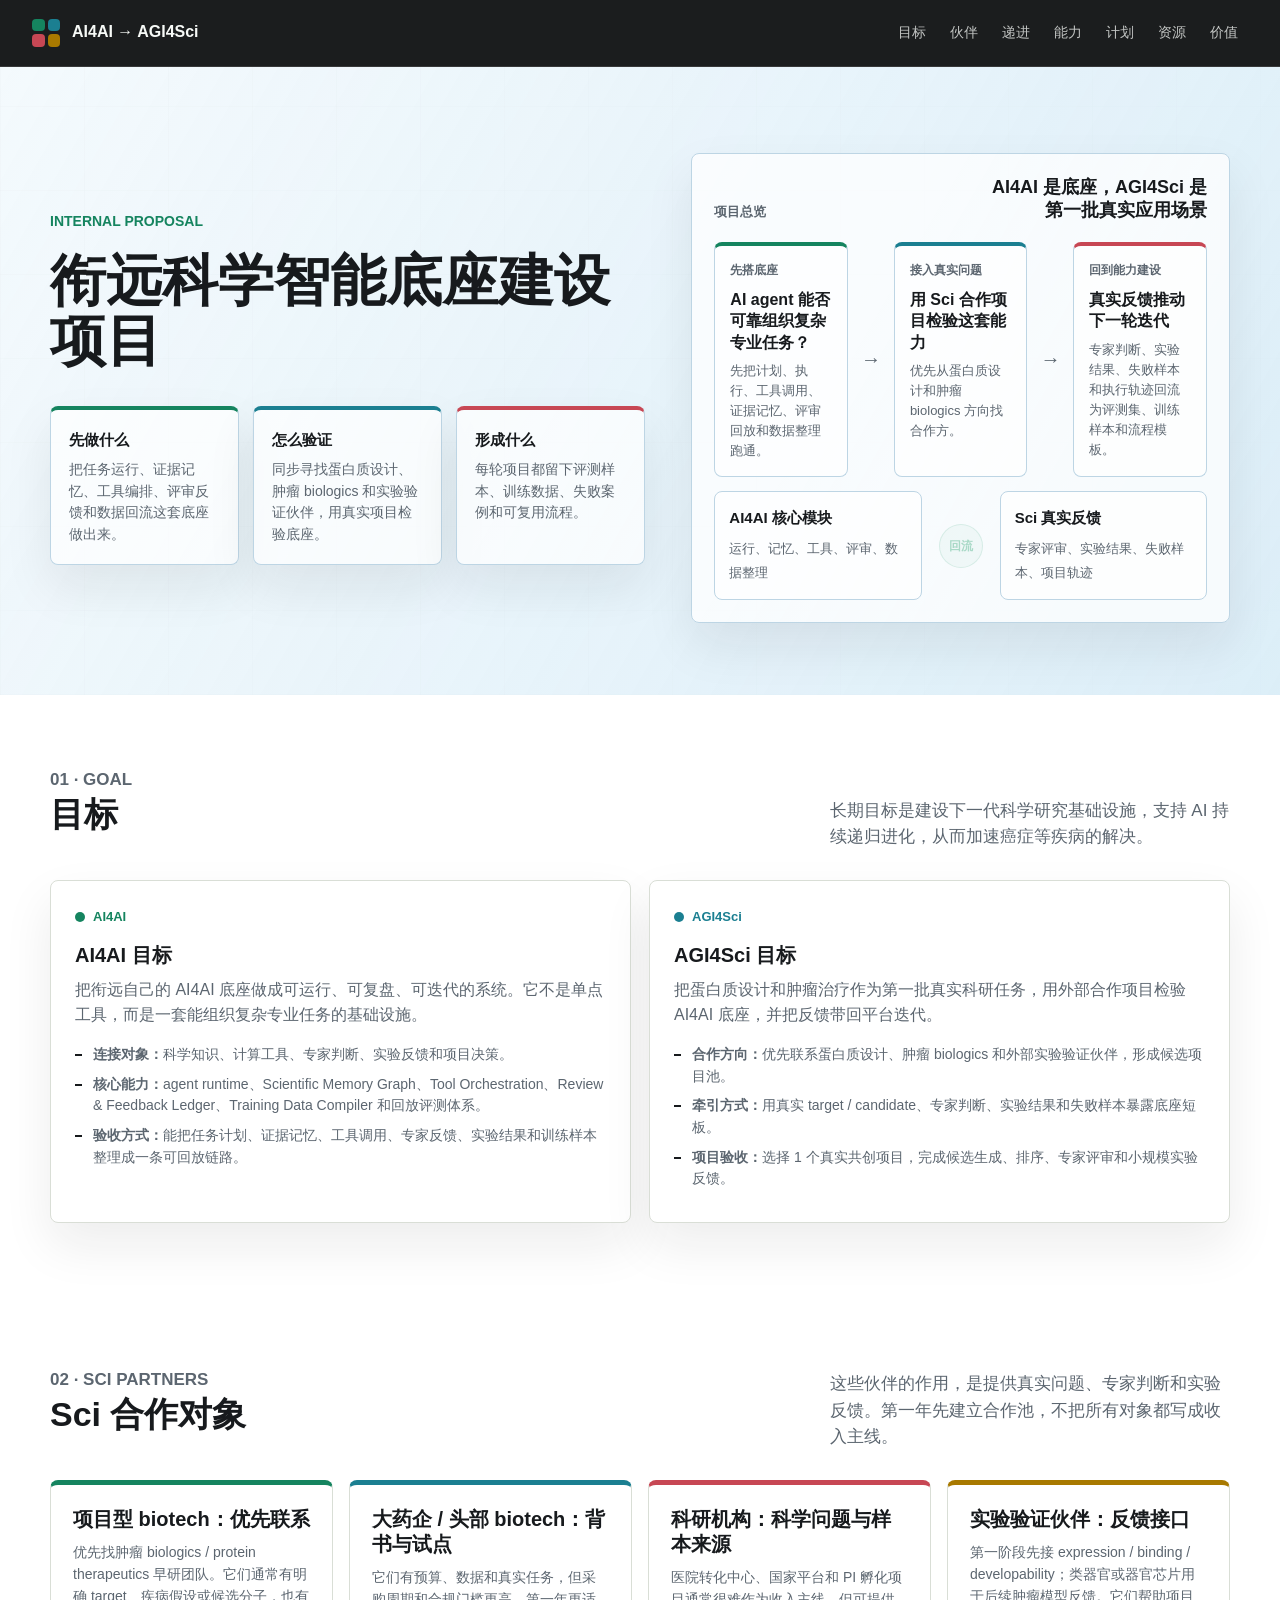
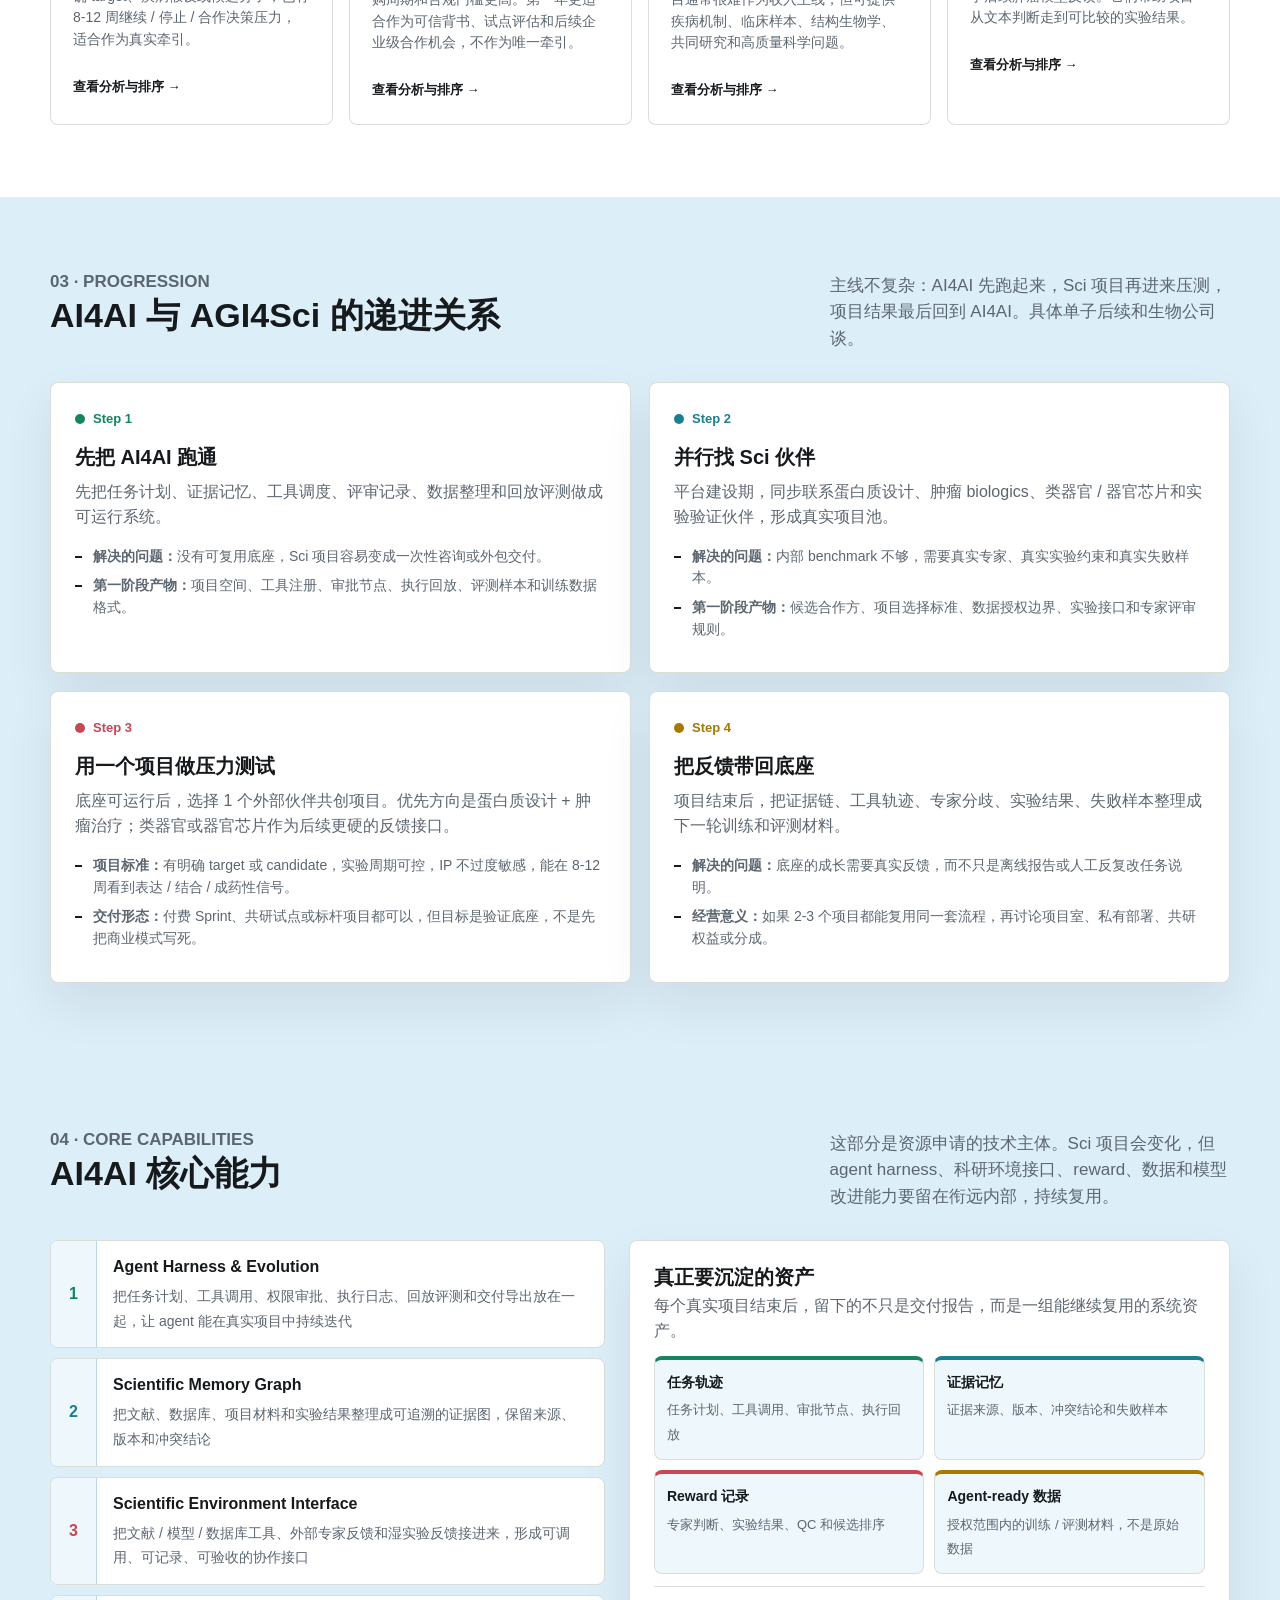
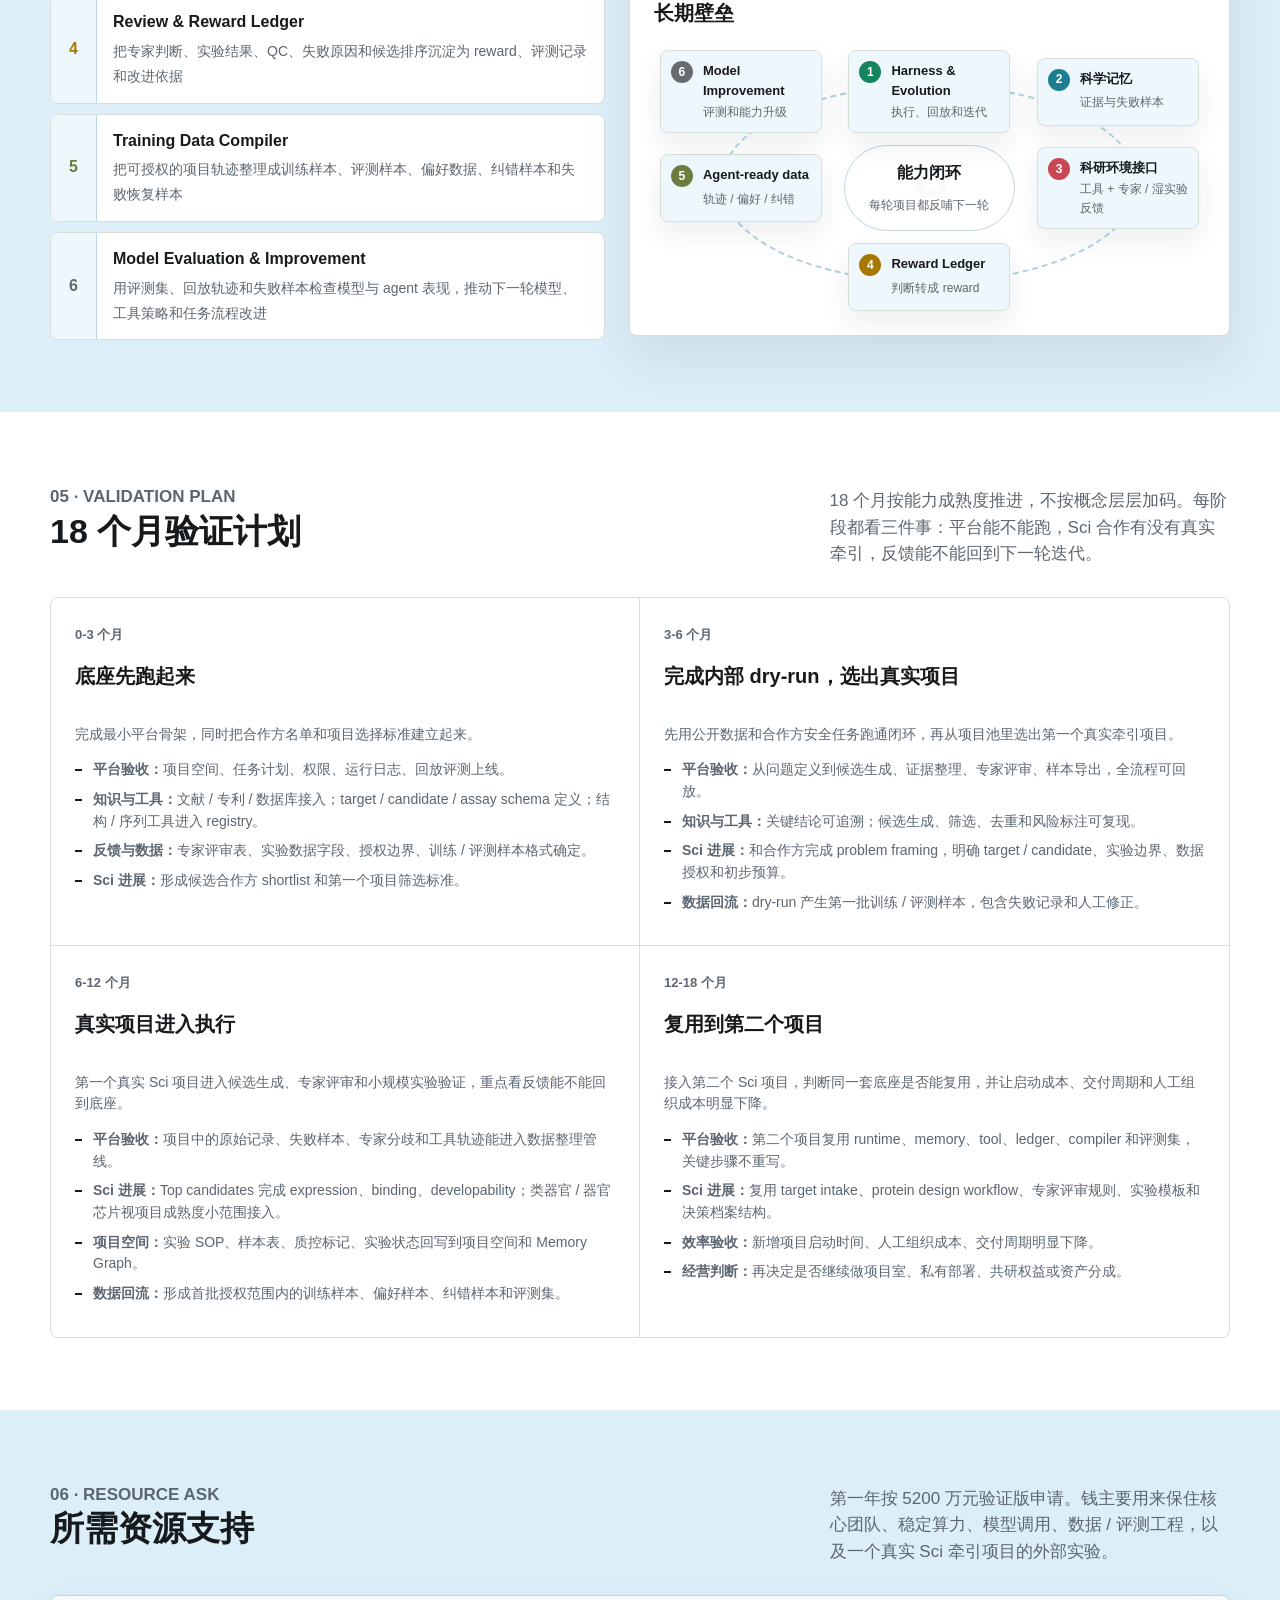
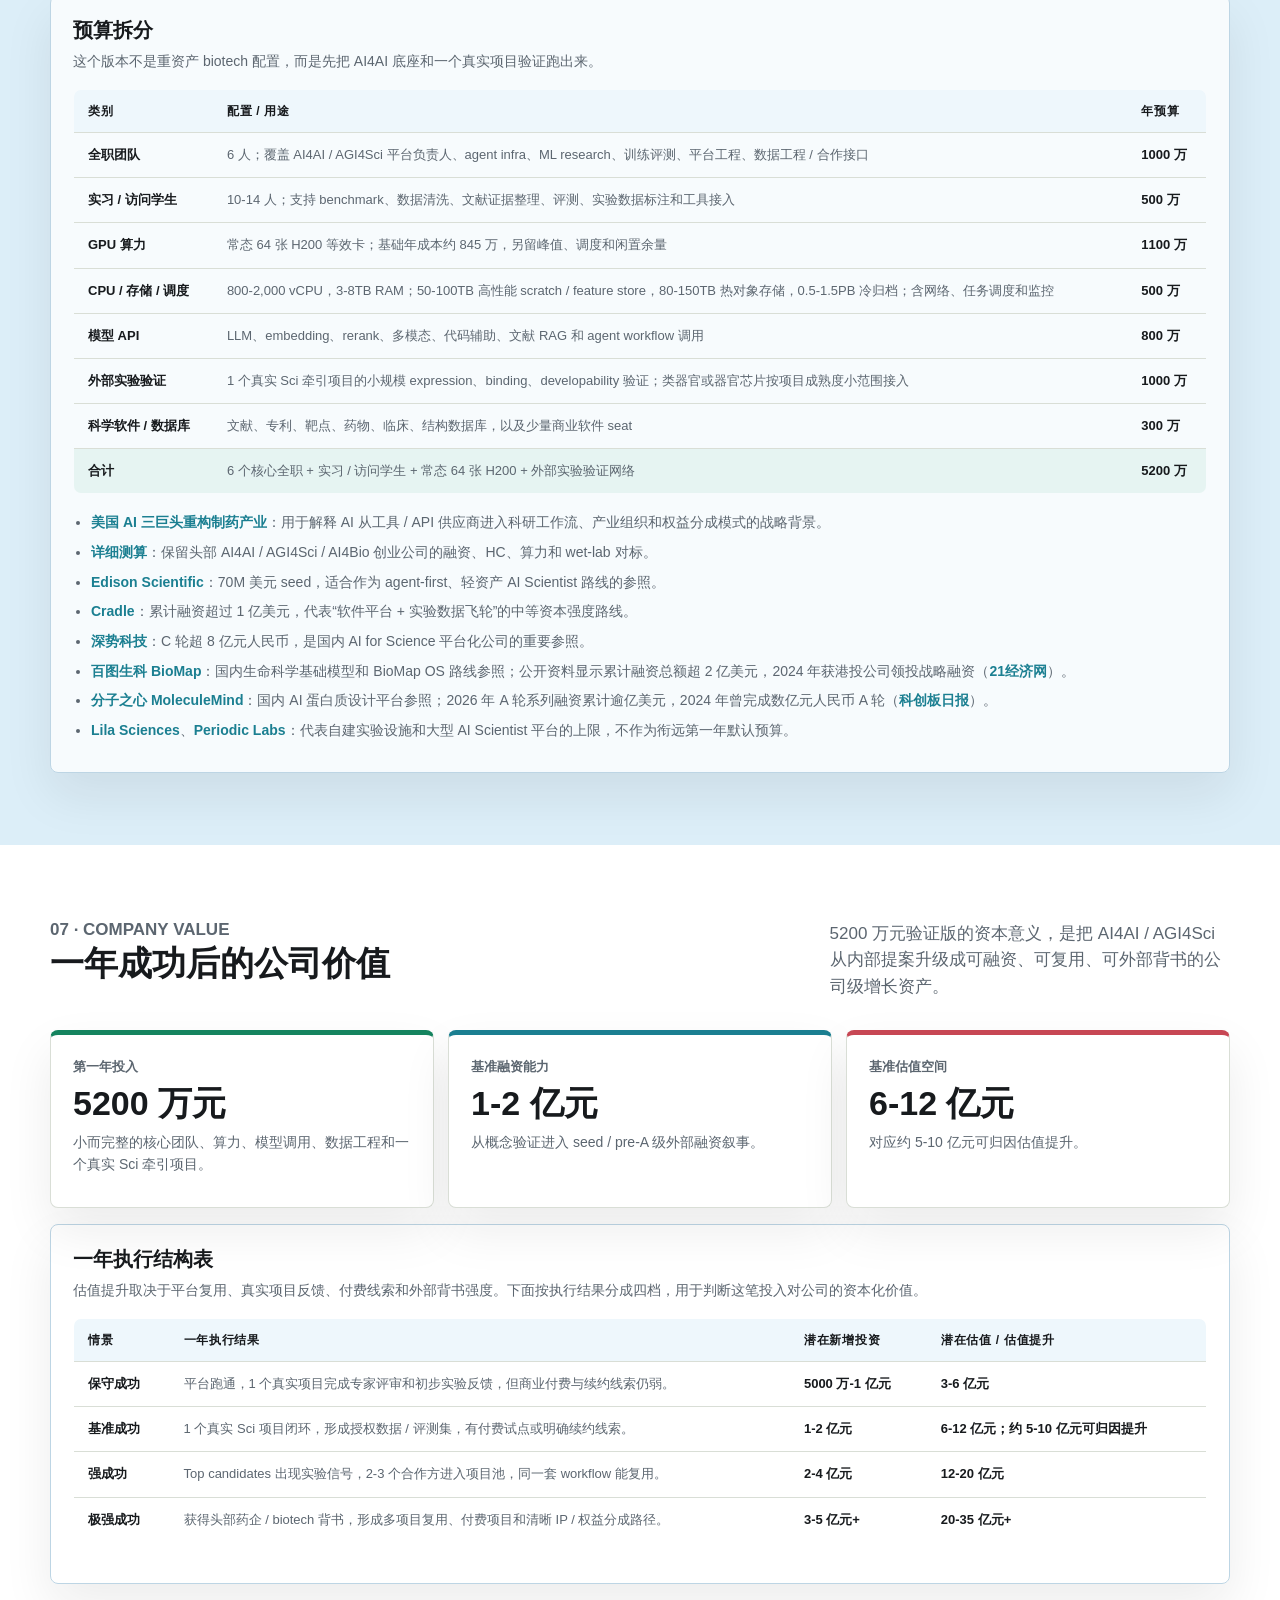
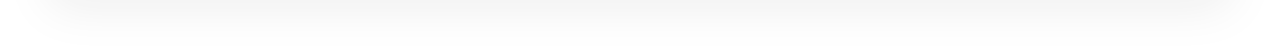
==== commit 44553a4a: "Align AI4AI capabilities loop" ====
--- a/site/index.html
+++ b/site/index.html
@@ -227,7 +227,7 @@
               <h2 id="architecture-title">AI4AI 核心能力</h2>
             </div>
             <p>
-              这部分是资源申请的技术主体。Sci 项目会变化，但下面几块能力要留在衔远内部，持续复用。
+              这部分是资源申请的技术主体。Sci 项目会变化，但 agent harness、科研环境接口、reward、数据和模型改进能力要留在衔远内部，持续复用。
             </p>
           </div>
 
@@ -235,7 +235,7 @@
             <div class="layers" aria-label="AI4AI 核心技术架构">
               <div class="layer">
                 <div class="layer-index">1</div>
-                <div class="layer-body"><b>Agent Runtime &amp; Project Room</b><span>把项目空间、任务计划、权限、审批、预算、日志和交付导出放在一起，让复杂任务能被组织起来</span></div>
+                <div class="layer-body"><b>Agent Harness &amp; Evolution</b><span>把任务计划、工具调用、权限审批、执行日志、回放评测和交付导出放在一起，让 agent 能在真实项目中持续迭代</span></div>
               </div>
               <div class="layer">
                 <div class="layer-index">2</div>
@@ -243,41 +243,46 @@
               </div>
               <div class="layer">
                 <div class="layer-index">3</div>
-                <div class="layer-body"><b>Scientific Tool Orchestration</b><span>统一接入文献检索、结构 / 序列模型、数据库 API、候选生成、实验伙伴接口，并约束输入输出</span></div>
+                <div class="layer-body"><b>Scientific Environment Interface</b><span>把文献 / 模型 / 数据库工具、外部专家反馈和湿实验反馈接进来，形成可调用、可记录、可验收的协作接口</span></div>
               </div>
               <div class="layer">
                 <div class="layer-index">4</div>
-                <div class="layer-body"><b>Review &amp; Feedback Ledger</b><span>记录专家评审、候选排序、人工修改、质控标记、表达 / 结合 / 成药性和肿瘤模型反馈</span></div>
+                <div class="layer-body"><b>Review &amp; Reward Ledger</b><span>把专家判断、实验结果、QC、失败原因和候选排序沉淀为 reward、评测记录和改进依据</span></div>
               </div>
               <div class="layer">
                 <div class="layer-index">5</div>
                 <div class="layer-body"><b>Training Data Compiler</b><span>把可授权的项目轨迹整理成训练样本、评测样本、偏好数据、纠错样本和失败恢复样本</span></div>
               </div>
+              <div class="layer">
+                <div class="layer-index">6</div>
+                <div class="layer-body"><b>Model Evaluation &amp; Improvement</b><span>用评测集、回放轨迹和失败样本检查模型与 agent 表现，推动下一轮模型、工具策略和任务流程改进</span></div>
+              </div>
             </div>
 
             <div class="flow">
               <div class="asset-panel">
                 <h3>真正要沉淀的资产</h3>
-                <p>每个项目带来可复用、可评测、可训练的系统资产。</p>
-                <div class="asset-strip" aria-label="四类可复用资产">
-                  <div class="asset-pill"><b>Scientific Memory</b><span>可追溯事实层</span></div>
-                  <div class="asset-pill"><b>Agent Harness</b><span>执行 / 回放 / 评测框架</span></div>
-                  <div class="asset-pill"><b>Feedback Ledger</b><span>专家与实验判断</span></div>
-                  <div class="asset-pill"><b>Agent-ready Data</b><span>可训练、可评测；不是原始数据</span></div>
+                <p>每个真实项目结束后，留下的不只是交付报告，而是一组能继续复用的系统资产。</p>
+                <div class="asset-strip" aria-label="真实项目沉淀的四类资产">
+                  <div class="asset-pill"><b>任务轨迹</b><span>任务计划、工具调用、审批节点、执行回放</span></div>
+                  <div class="asset-pill"><b>证据记忆</b><span>证据来源、版本、冲突结论和失败样本</span></div>
+                  <div class="asset-pill"><b>Reward 记录</b><span>专家判断、实验结果、QC 和候选排序</span></div>
+                  <div class="asset-pill"><b>Agent-ready 数据</b><span>授权范围内的训练 / 评测材料，不是原始数据</span></div>
                 </div>
               </div>
               <div class="moat-panel">
                 <h3>长期壁垒</h3>
                 <div class="evolution-ring" aria-label="AI agent 递归进化循环">
                   <div class="ring-center">
-                    <b>递归进化</b>
-                    <span>每轮任务都反哺下一轮</span>
+                    <b>能力闭环</b>
+                    <span>每轮项目都反哺下一轮</span>
                   </div>
-                  <div class="ring-step step-lab"><em>1</em><b>科研实验环境</b><span>真实任务与反馈</span></div>
+                  <div class="ring-step step-runtime"><em>1</em><b>Harness &amp; Evolution</b><span>执行、回放和迭代</span></div>
                   <div class="ring-step step-memory"><em>2</em><b>科学记忆</b><span>证据与失败样本</span></div>
-                  <div class="ring-step step-harness"><em>3</em><b>Agent harness</b><span>执行 / 回放 / 评测</span></div>
-                  <div class="ring-step step-data"><em>4</em><b>Agent-ready data</b><span>轨迹 / 偏好 / 纠错</span></div>
-                  <div class="ring-step step-model"><em>5</em><b>模型能力</b><span>规划与失败恢复</span></div>
+                  <div class="ring-step step-environment"><em>3</em><b>科研环境接口</b><span>工具 + 专家 / 湿实验反馈</span></div>
+                  <div class="ring-step step-ledger"><em>4</em><b>Reward Ledger</b><span>判断转成 reward</span></div>
+                  <div class="ring-step step-data"><em>5</em><b>Agent-ready data</b><span>轨迹 / 偏好 / 纠错</span></div>
+                  <div class="ring-step step-model"><em>6</em><b>Model Improvement</b><span>评测和能力升级</span></div>
                 </div>
               </div>
             </div>
--- a/site/assets/investor-layout.css
+++ b/site/assets/investor-layout.css
@@ -561,14 +561,14 @@
 
 .asset-strip {
   display: grid;
-  grid-template-columns: repeat(4, minmax(0, 1fr));
-  gap: 8px;
-  margin-top: 10px;
+  grid-template-columns: repeat(2, minmax(0, 1fr));
+  gap: 10px;
+  margin-top: 12px;
 }
 
 .asset-pill {
-  min-height: 64px;
-  padding: 10px;
+  min-height: 76px;
+  padding: 12px;
   border: 1px solid var(--line);
   border-top: 4px solid var(--green);
   border-radius: 8px;
@@ -577,13 +577,13 @@
 
 .asset-pill b {
   display: block;
-  margin-bottom: 3px;
+  margin-bottom: 4px;
+  font-size: 14px;
+}
+
+.asset-pill span {
+  color: var(--muted);
   font-size: 13px;
-}
-
-.asset-pill span {
-  color: var(--muted);
-  font-size: 12px;
 }
 
 .asset-pill:nth-child(2) { border-top-color: var(--cyan); }
@@ -592,16 +592,29 @@
 
 .evolution-ring {
   position: relative;
-  min-height: 270px;
-  margin-top: 2px;
+  display: grid;
+  grid-template-columns: repeat(3, minmax(0, 1fr));
+  grid-template-areas:
+    "model runtime memory"
+    "data center environment"
+    ". ledger .";
+  gap: 12px 14px;
+  align-items: center;
+  min-height: auto;
+  margin-top: 0;
+  padding: 8px 6px 0;
 }
 
 .evolution-ring::before {
   content: "";
   position: absolute;
-  inset: 44px 74px 40px;
+  left: 12%;
+  right: 12%;
+  top: 42px;
+  bottom: 28px;
   border: 2px dashed rgba(20, 130, 153, 0.34);
   border-radius: 50%;
+  pointer-events: none;
 }
 
 .evolution-ring::after {
@@ -617,20 +630,17 @@
 }
 
 .ring-center {
-  position: absolute;
-  left: 50%;
-  top: 50%;
+  grid-area: center;
+  position: relative;
   z-index: 1;
   display: grid;
   place-items: center;
-  width: 126px;
-  height: 76px;
-  padding: 8px;
+  min-height: 86px;
+  padding: 10px;
   text-align: center;
   border: 1px solid var(--blue-line);
   border-radius: 999px;
   background: rgba(255, 255, 255, 0.86);
-  transform: translate(-50%, -50%);
 }
 
 .ring-center b {
@@ -643,14 +653,14 @@
 }
 
 .ring-step {
-  position: absolute;
+  position: relative;
   z-index: 2;
   display: grid;
   grid-template-columns: 24px 1fr;
   column-gap: 8px;
-  width: 142px;
-  min-height: 62px;
-  padding: 9px;
+  width: min(100%, 162px);
+  min-height: 68px;
+  padding: 10px;
   border: 1px solid var(--line);
   border-radius: 8px;
   background: var(--section-blue-soft);
@@ -685,37 +695,42 @@
   font-size: 12px;
 }
 
-.step-lab {
-  left: 50%;
-  top: 0;
-  transform: translateX(-50%);
+.step-runtime {
+  grid-area: runtime;
+  justify-self: center;
 }
 
 .step-memory {
-  right: 0;
-  top: 68px;
-}
-
-.step-harness {
-  right: 42px;
-  bottom: 0;
+  grid-area: memory;
+  justify-self: end;
+}
+
+.step-environment {
+  grid-area: environment;
+  justify-self: end;
+}
+
+.step-ledger {
+  grid-area: ledger;
+  justify-self: center;
 }
 
 .step-data {
-  left: 42px;
-  bottom: 0;
+  grid-area: data;
+  justify-self: start;
 }
 
 .step-model {
-  left: 0;
-  top: 68px;
-}
-
-.step-lab em { background: var(--green); }
+  grid-area: model;
+  justify-self: start;
+}
+
+.step-runtime em { background: var(--green); }
 .step-memory em { background: var(--cyan); }
-.step-harness em { background: var(--coral); }
-.step-data em { background: var(--gold); }
-.step-model em { background: #6d7c3f; }
+.step-environment em { background: var(--coral); }
+.step-ledger em { background: var(--gold); }
+.step-data em { background: #6d7c3f; }
+.step-model em { background: #676a70; }
 
 .modules {
   display: grid;
@@ -1202,16 +1217,18 @@
   .asset-grid,
   .roadmap,
   .decision-grid,
-	  .kpi-strip,
-	  .value-strip,
-	  .project-flow,
-	  .feedback-loop,
-	  .asset-strip {
+  .kpi-strip,
+  .value-strip,
+  .project-flow,
+  .feedback-loop,
+  .asset-strip {
     grid-template-columns: 1fr;
   }
 
   .evolution-ring {
     display: grid;
+    grid-template-columns: 1fr;
+    grid-template-areas: none;
     gap: 10px;
     min-height: auto;
   }
@@ -1223,6 +1240,7 @@
   }
 
   .ring-step {
+    grid-area: auto;
     position: static;
     width: auto;
     min-height: auto;
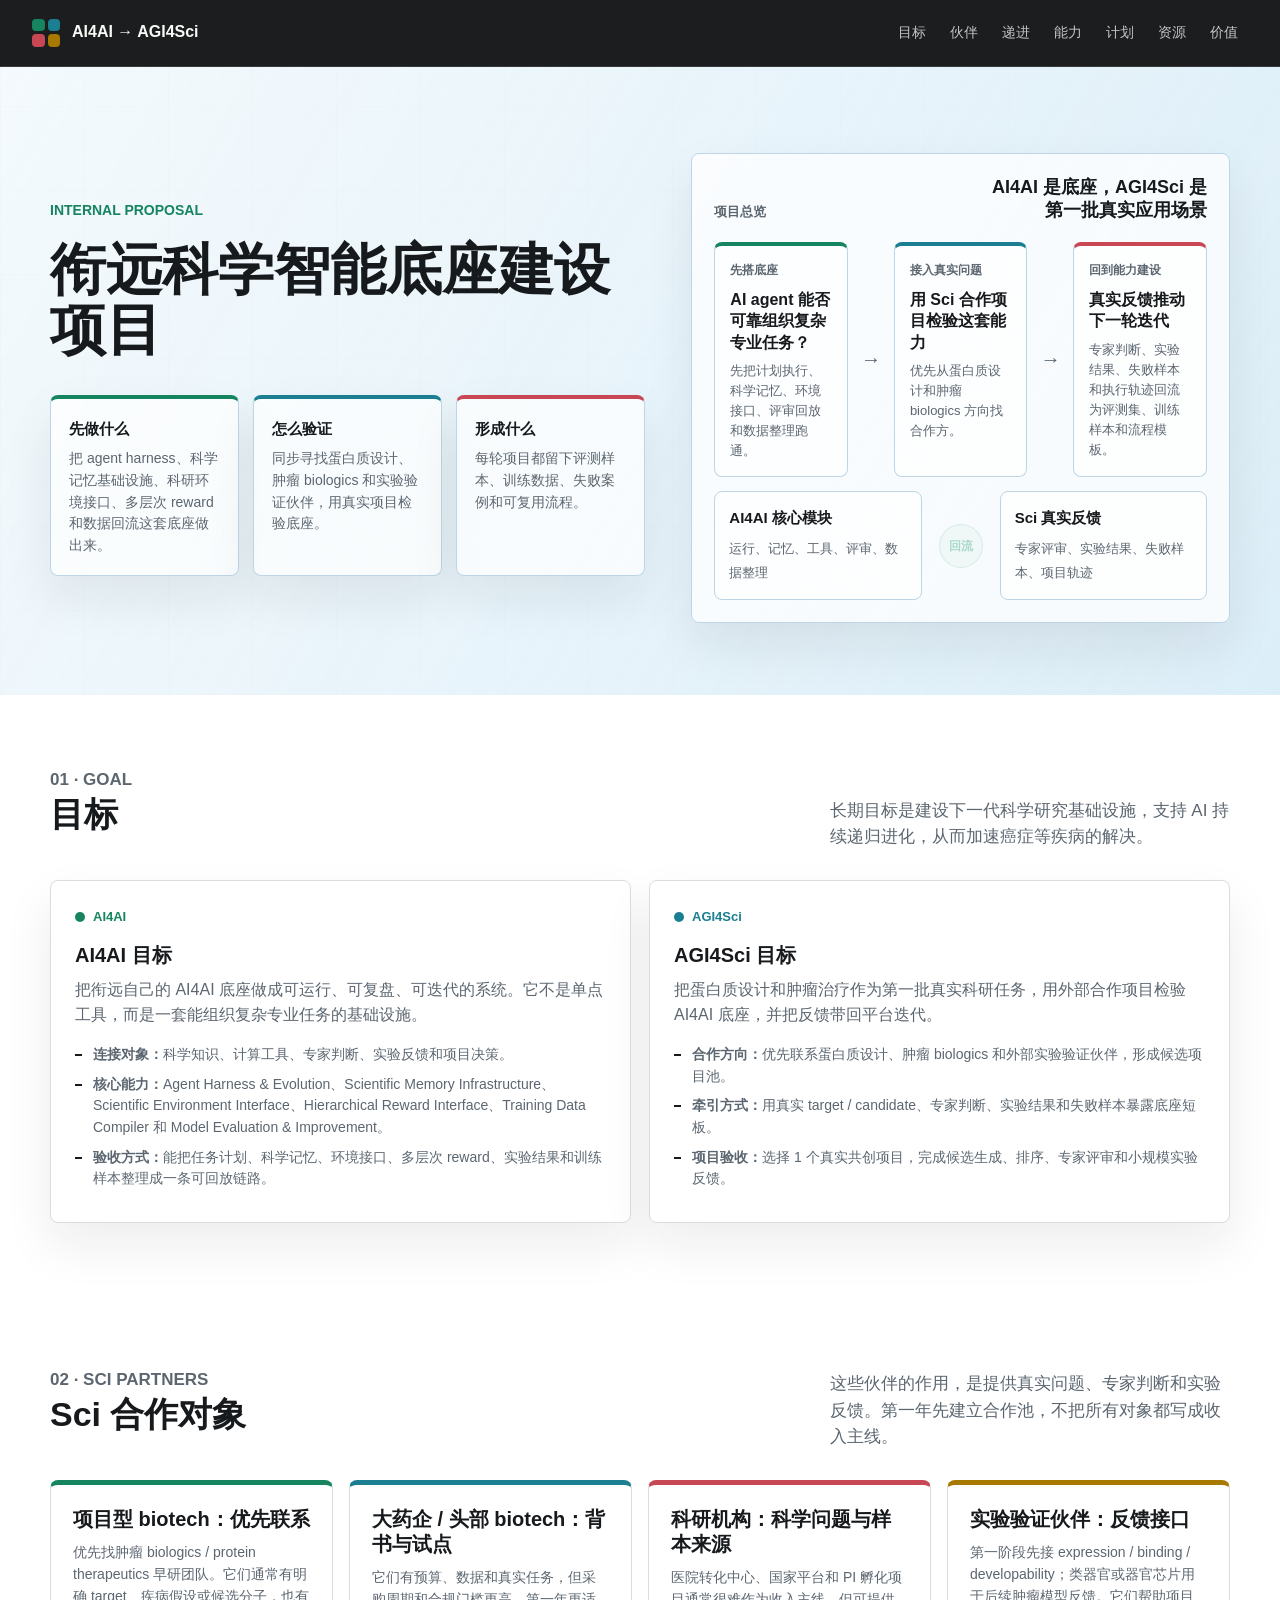
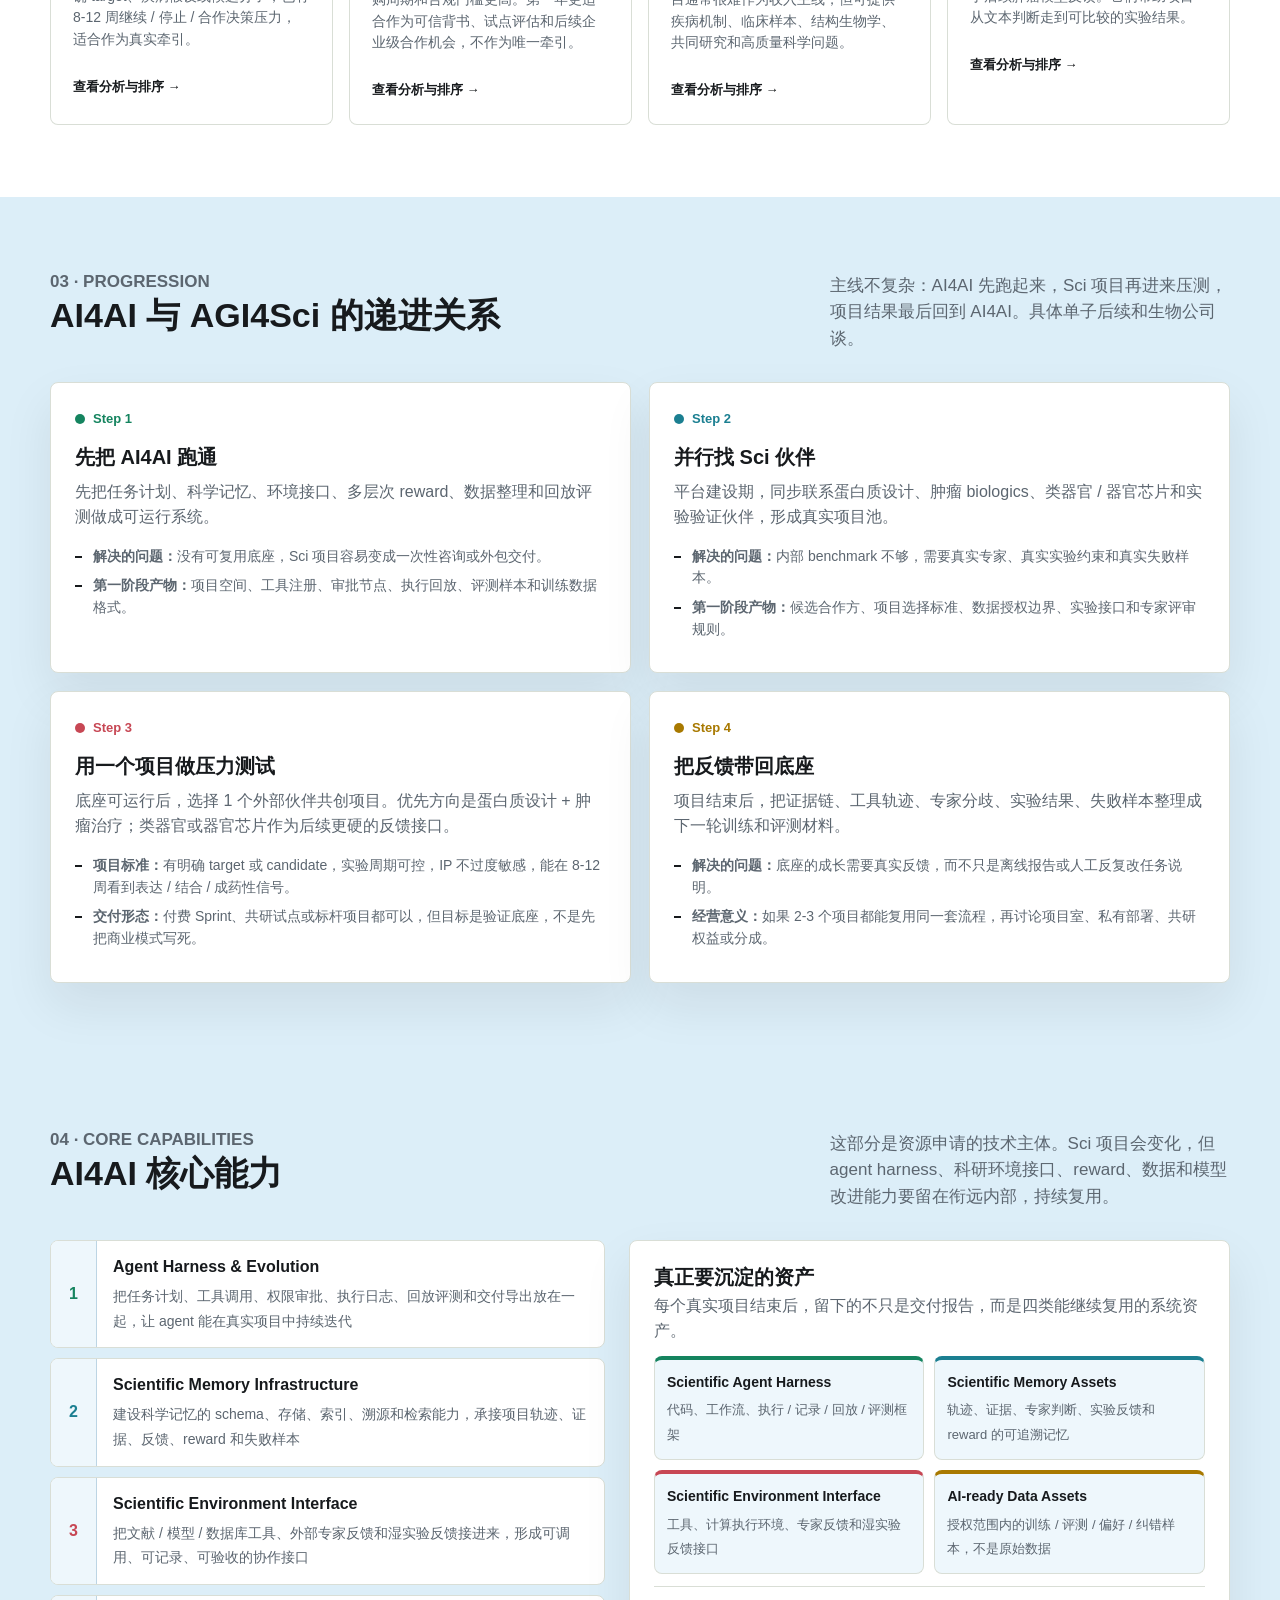
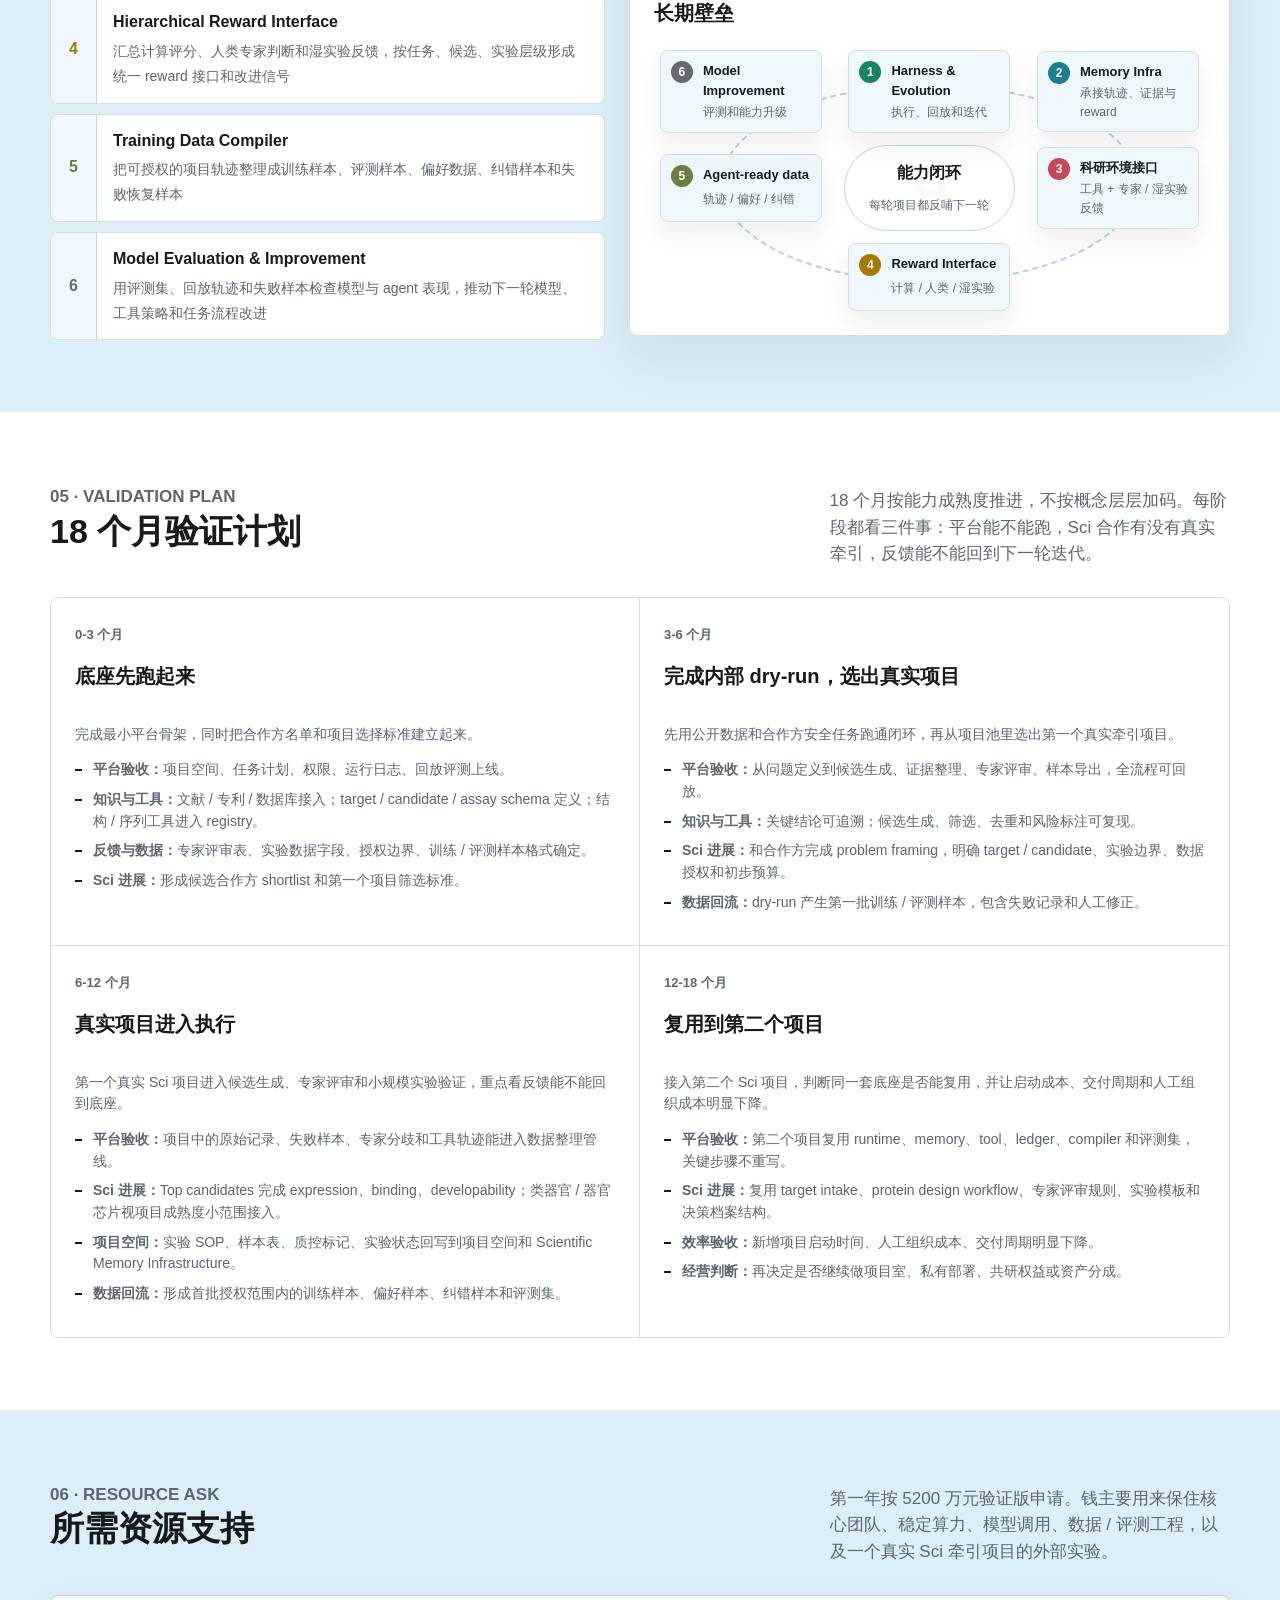
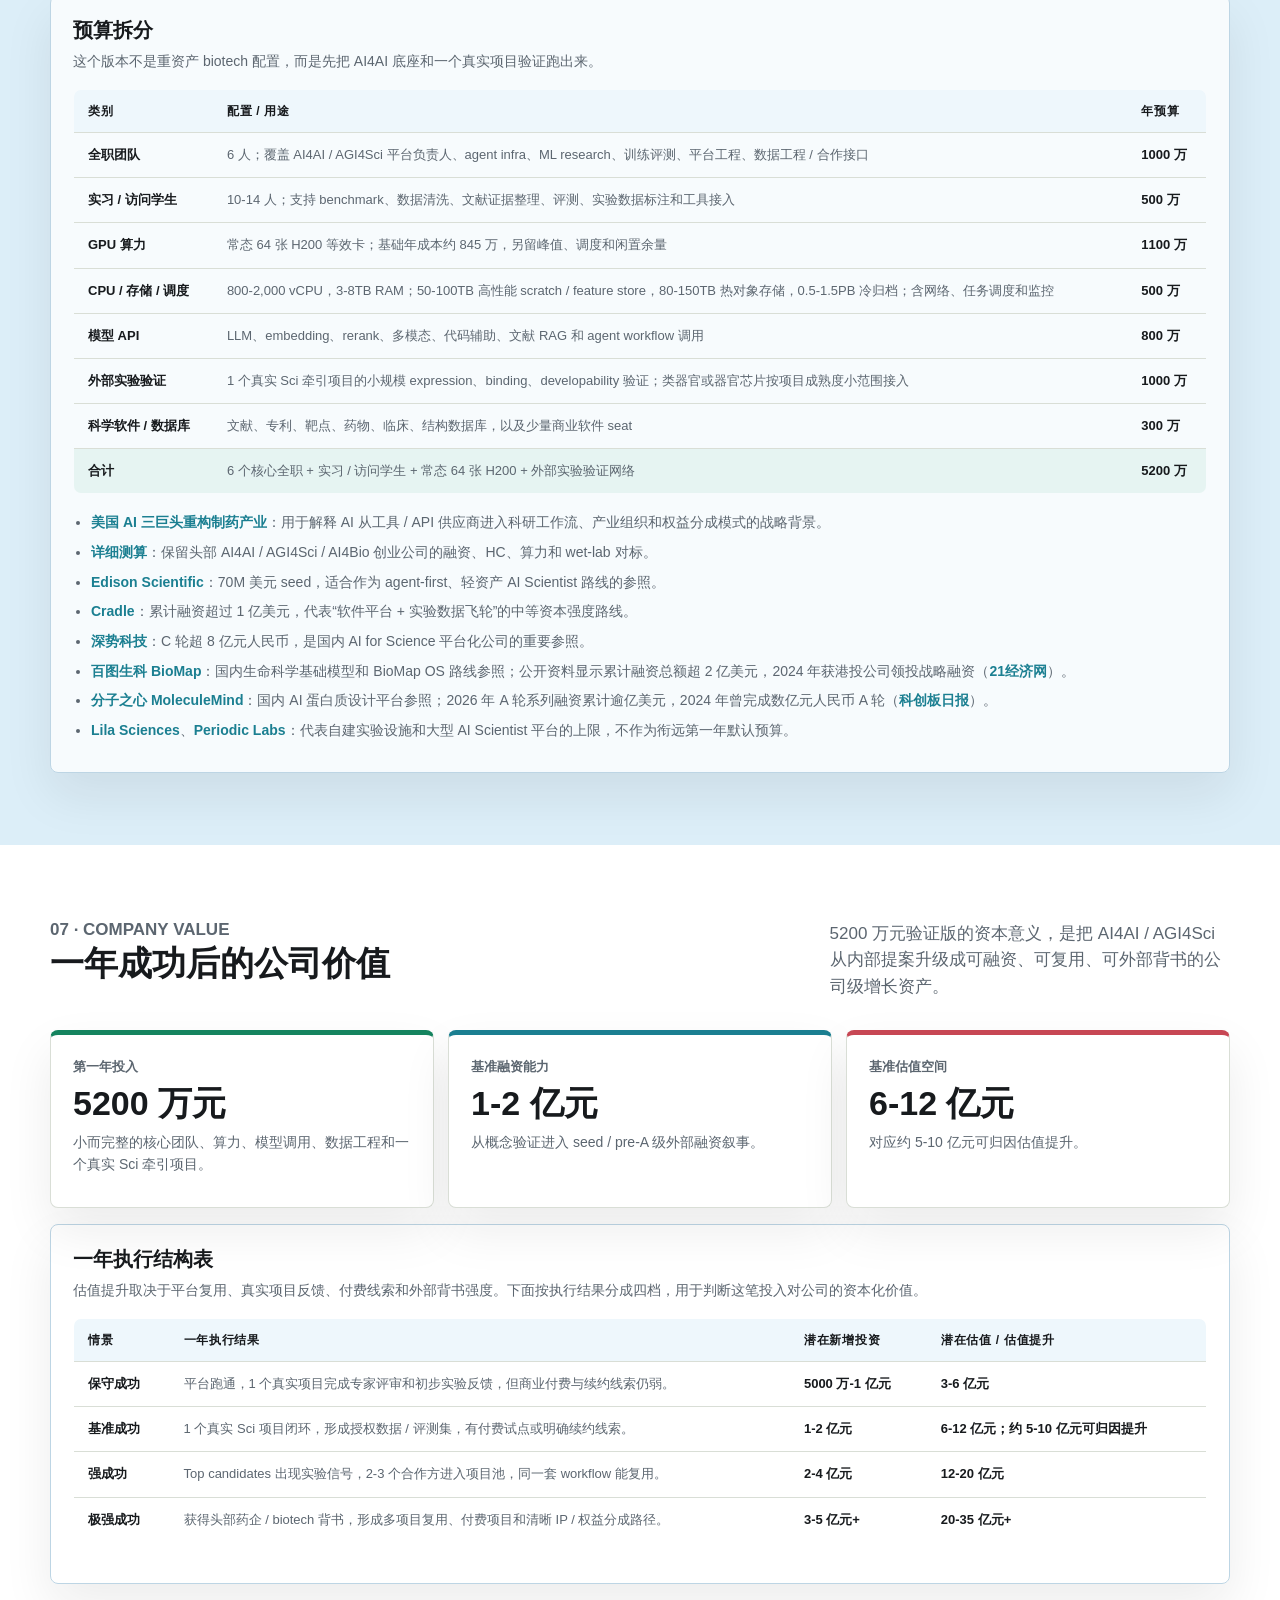
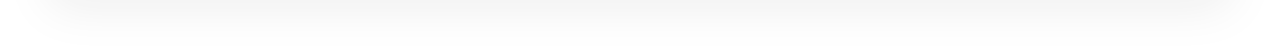
==== commit 90578454: "Clarify memory and reward terminology" ====
--- a/site/index.html
+++ b/site/index.html
@@ -33,7 +33,7 @@
             <div class="hero-points" aria-label="核心定义">
               <div class="hero-point">
                 <strong>先做什么</strong>
-                <p>把任务运行、证据记忆、工具编排、评审反馈和数据回流这套底座做出来。</p>
+                <p>把 agent harness、科学记忆基础设施、科研环境接口、多层次 reward 和数据回流这套底座做出来。</p>
               </div>
               <div class="hero-point">
                 <strong>怎么验证</strong>
@@ -55,7 +55,7 @@
               <div class="flow-step start">
                 <small>先搭底座</small>
                 <b>AI agent 能否可靠组织复杂专业任务？</b>
-                <p>先把计划、执行、工具调用、证据记忆、评审回放和数据整理跑通。</p>
+                <p>先把计划执行、科学记忆、环境接口、评审回放和数据整理跑通。</p>
               </div>
               <div class="flow-arrow" aria-hidden="true">→</div>
               <div class="flow-step middle">
@@ -104,8 +104,8 @@
               <p>把衔远自己的 AI4AI 底座做成可运行、可复盘、可迭代的系统。它不是单点工具，而是一套能组织复杂专业任务的基础设施。</p>
               <ul>
                 <li><b>连接对象：</b>科学知识、计算工具、专家判断、实验反馈和项目决策。</li>
-                <li><b>核心能力：</b>agent runtime、Scientific Memory Graph、Tool Orchestration、Review &amp; Feedback Ledger、Training Data Compiler 和回放评测体系。</li>
-                <li><b>验收方式：</b>能把任务计划、证据记忆、工具调用、专家反馈、实验结果和训练样本整理成一条可回放链路。</li>
+                <li><b>核心能力：</b>Agent Harness &amp; Evolution、Scientific Memory Infrastructure、Scientific Environment Interface、Hierarchical Reward Interface、Training Data Compiler 和 Model Evaluation &amp; Improvement。</li>
+                <li><b>验收方式：</b>能把任务计划、科学记忆、环境接口、多层次 reward、实验结果和训练样本整理成一条可回放链路。</li>
               </ul>
             </article>
 
@@ -179,7 +179,7 @@
             <article class="strategy">
               <span class="tag">Step 1</span>
               <h3>先把 AI4AI 跑通</h3>
-              <p>先把任务计划、证据记忆、工具调度、评审记录、数据整理和回放评测做成可运行系统。</p>
+              <p>先把任务计划、科学记忆、环境接口、多层次 reward、数据整理和回放评测做成可运行系统。</p>
               <ul>
                 <li><b>解决的问题：</b>没有可复用底座，Sci 项目容易变成一次性咨询或外包交付。</li>
                 <li><b>第一阶段产物：</b>项目空间、工具注册、审批节点、执行回放、评测样本和训练数据格式。</li>
@@ -239,7 +239,7 @@
               </div>
               <div class="layer">
                 <div class="layer-index">2</div>
-                <div class="layer-body"><b>Scientific Memory Graph</b><span>把文献、数据库、项目材料和实验结果整理成可追溯的证据图，保留来源、版本和冲突结论</span></div>
+                <div class="layer-body"><b>Scientific Memory Infrastructure</b><span>建设科学记忆的 schema、存储、索引、溯源和检索能力，承接项目轨迹、证据、反馈、reward 和失败样本</span></div>
               </div>
               <div class="layer">
                 <div class="layer-index">3</div>
@@ -247,7 +247,7 @@
               </div>
               <div class="layer">
                 <div class="layer-index">4</div>
-                <div class="layer-body"><b>Review &amp; Reward Ledger</b><span>把专家判断、实验结果、QC、失败原因和候选排序沉淀为 reward、评测记录和改进依据</span></div>
+                <div class="layer-body"><b>Hierarchical Reward Interface</b><span>汇总计算评分、人类专家判断和湿实验反馈，按任务、候选、实验层级形成统一 reward 接口和改进信号</span></div>
               </div>
               <div class="layer">
                 <div class="layer-index">5</div>
@@ -262,12 +262,12 @@
             <div class="flow">
               <div class="asset-panel">
                 <h3>真正要沉淀的资产</h3>
-                <p>每个真实项目结束后，留下的不只是交付报告，而是一组能继续复用的系统资产。</p>
+                <p>每个真实项目结束后，留下的不只是交付报告，而是四类能继续复用的系统资产。</p>
                 <div class="asset-strip" aria-label="真实项目沉淀的四类资产">
-                  <div class="asset-pill"><b>任务轨迹</b><span>任务计划、工具调用、审批节点、执行回放</span></div>
-                  <div class="asset-pill"><b>证据记忆</b><span>证据来源、版本、冲突结论和失败样本</span></div>
-                  <div class="asset-pill"><b>Reward 记录</b><span>专家判断、实验结果、QC 和候选排序</span></div>
-                  <div class="asset-pill"><b>Agent-ready 数据</b><span>授权范围内的训练 / 评测材料，不是原始数据</span></div>
+                  <div class="asset-pill"><b>Scientific Agent Harness</b><span>代码、工作流、执行 / 记录 / 回放 / 评测框架</span></div>
+                  <div class="asset-pill"><b>Scientific Memory Assets</b><span>轨迹、证据、专家判断、实验反馈和 reward 的可追溯记忆</span></div>
+                  <div class="asset-pill"><b>Scientific Environment Interface</b><span>工具、计算执行环境、专家反馈和湿实验反馈接口</span></div>
+                  <div class="asset-pill"><b>AI-ready Data Assets</b><span>授权范围内的训练 / 评测 / 偏好 / 纠错样本，不是原始数据</span></div>
                 </div>
               </div>
               <div class="moat-panel">
@@ -278,9 +278,9 @@
                     <span>每轮项目都反哺下一轮</span>
                   </div>
                   <div class="ring-step step-runtime"><em>1</em><b>Harness &amp; Evolution</b><span>执行、回放和迭代</span></div>
-                  <div class="ring-step step-memory"><em>2</em><b>科学记忆</b><span>证据与失败样本</span></div>
+                  <div class="ring-step step-memory"><em>2</em><b>Memory Infra</b><span>承接轨迹、证据与 reward</span></div>
                   <div class="ring-step step-environment"><em>3</em><b>科研环境接口</b><span>工具 + 专家 / 湿实验反馈</span></div>
-                  <div class="ring-step step-ledger"><em>4</em><b>Reward Ledger</b><span>判断转成 reward</span></div>
+                  <div class="ring-step step-ledger"><em>4</em><b>Reward Interface</b><span>计算 / 人类 / 湿实验</span></div>
                   <div class="ring-step step-data"><em>5</em><b>Agent-ready data</b><span>轨迹 / 偏好 / 纠错</span></div>
                   <div class="ring-step step-model"><em>6</em><b>Model Improvement</b><span>评测和能力升级</span></div>
                 </div>
@@ -332,7 +332,7 @@
               <ul class="module-list">
                 <li><b>平台验收：</b>项目中的原始记录、失败样本、专家分歧和工具轨迹能进入数据整理管线。</li>
                 <li><b>Sci 进展：</b>Top candidates 完成 expression、binding、developability；类器官 / 器官芯片视项目成熟度小范围接入。</li>
-                <li><b>项目空间：</b>实验 SOP、样本表、质控标记、实验状态回写到项目空间和 Memory Graph。</li>
+                <li><b>项目空间：</b>实验 SOP、样本表、质控标记、实验状态回写到项目空间和 Scientific Memory Infrastructure。</li>
                 <li><b>数据回流：</b>形成首批授权范围内的训练样本、偏好样本、纠错样本和评测集。</li>
               </ul>
             </article>
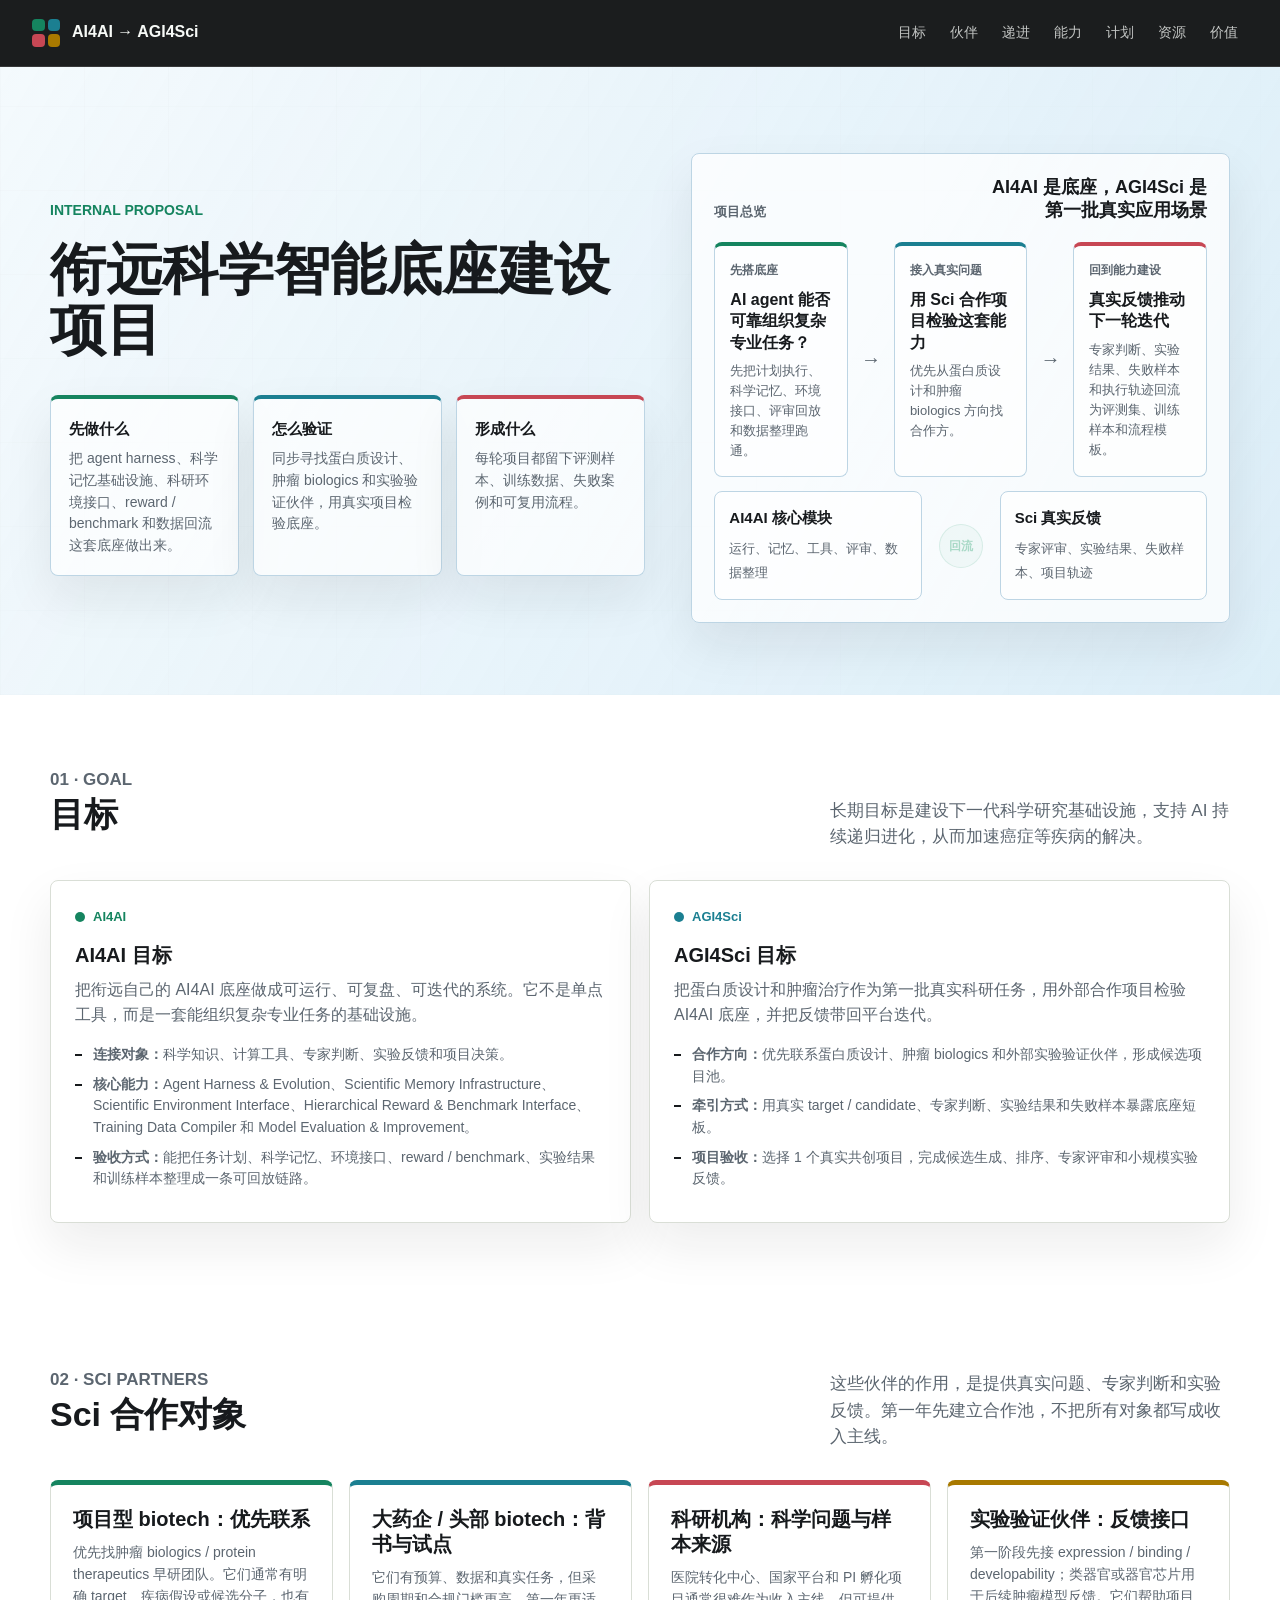
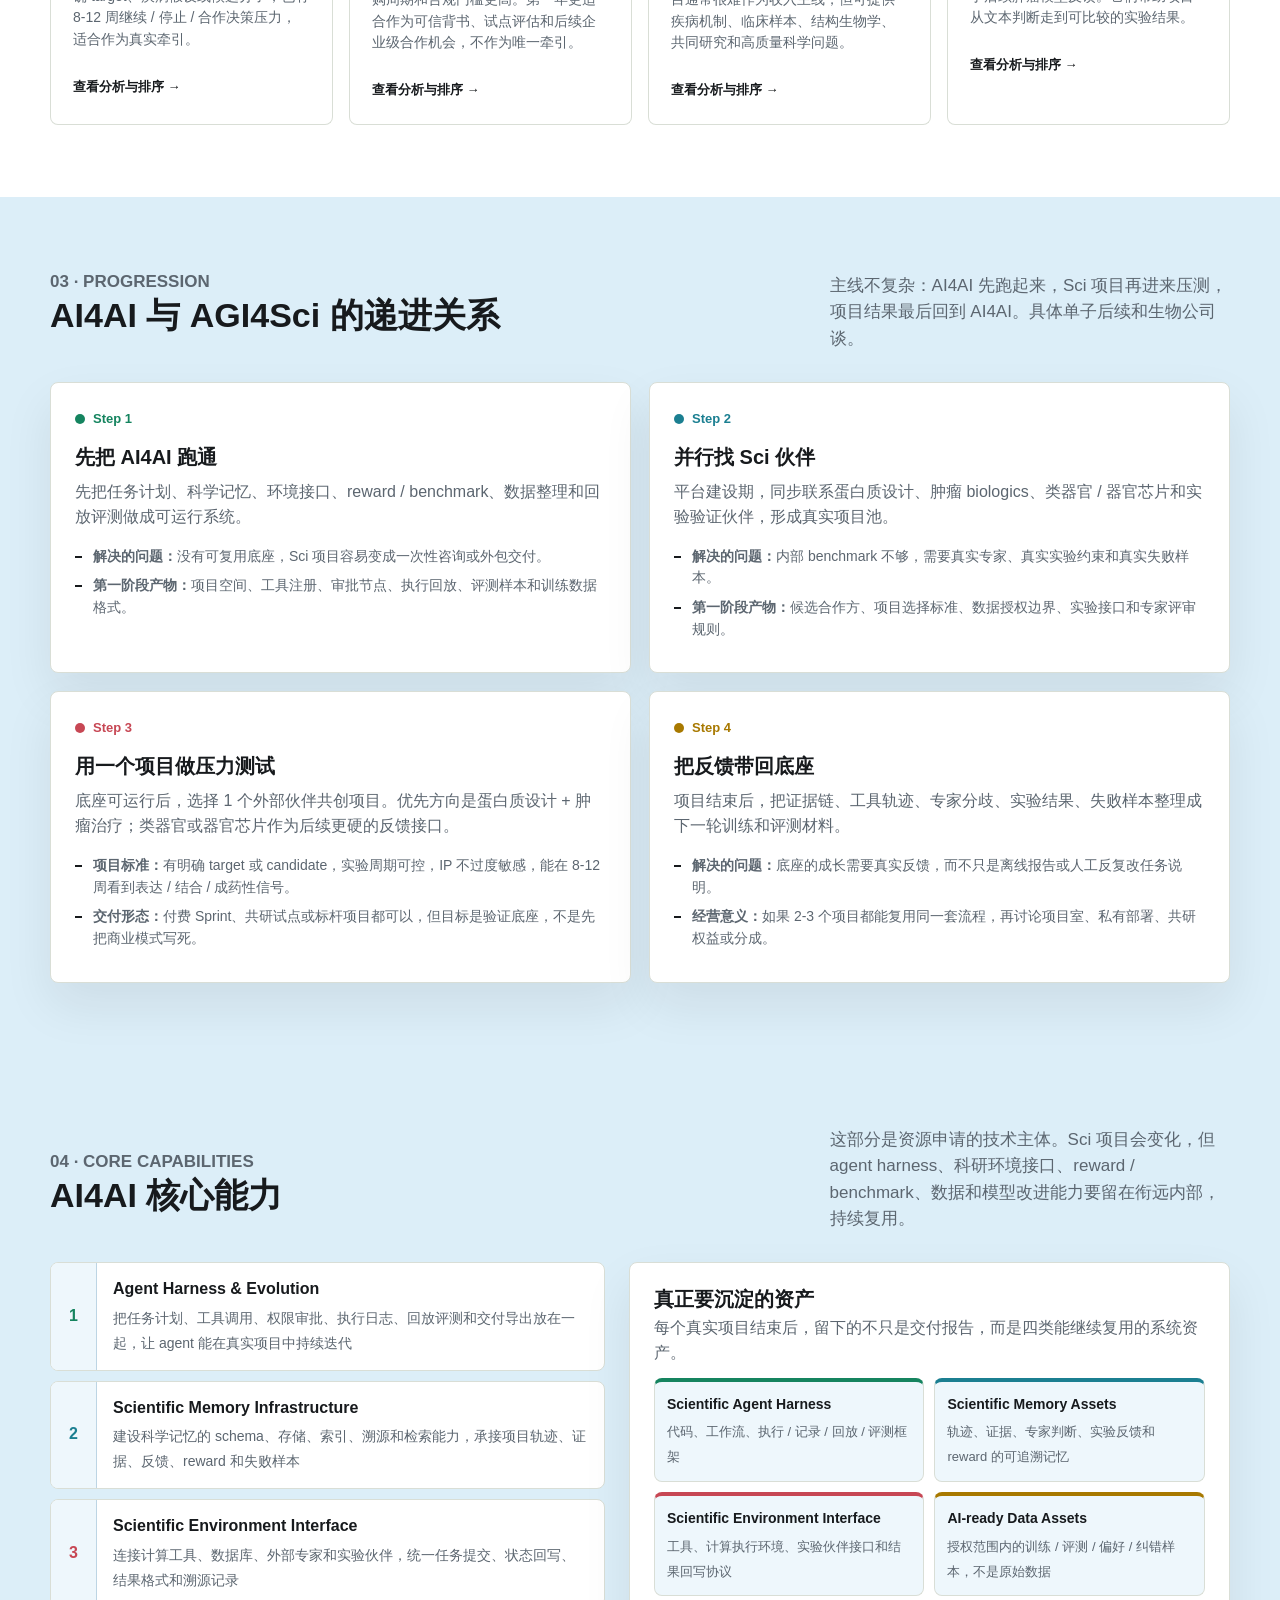
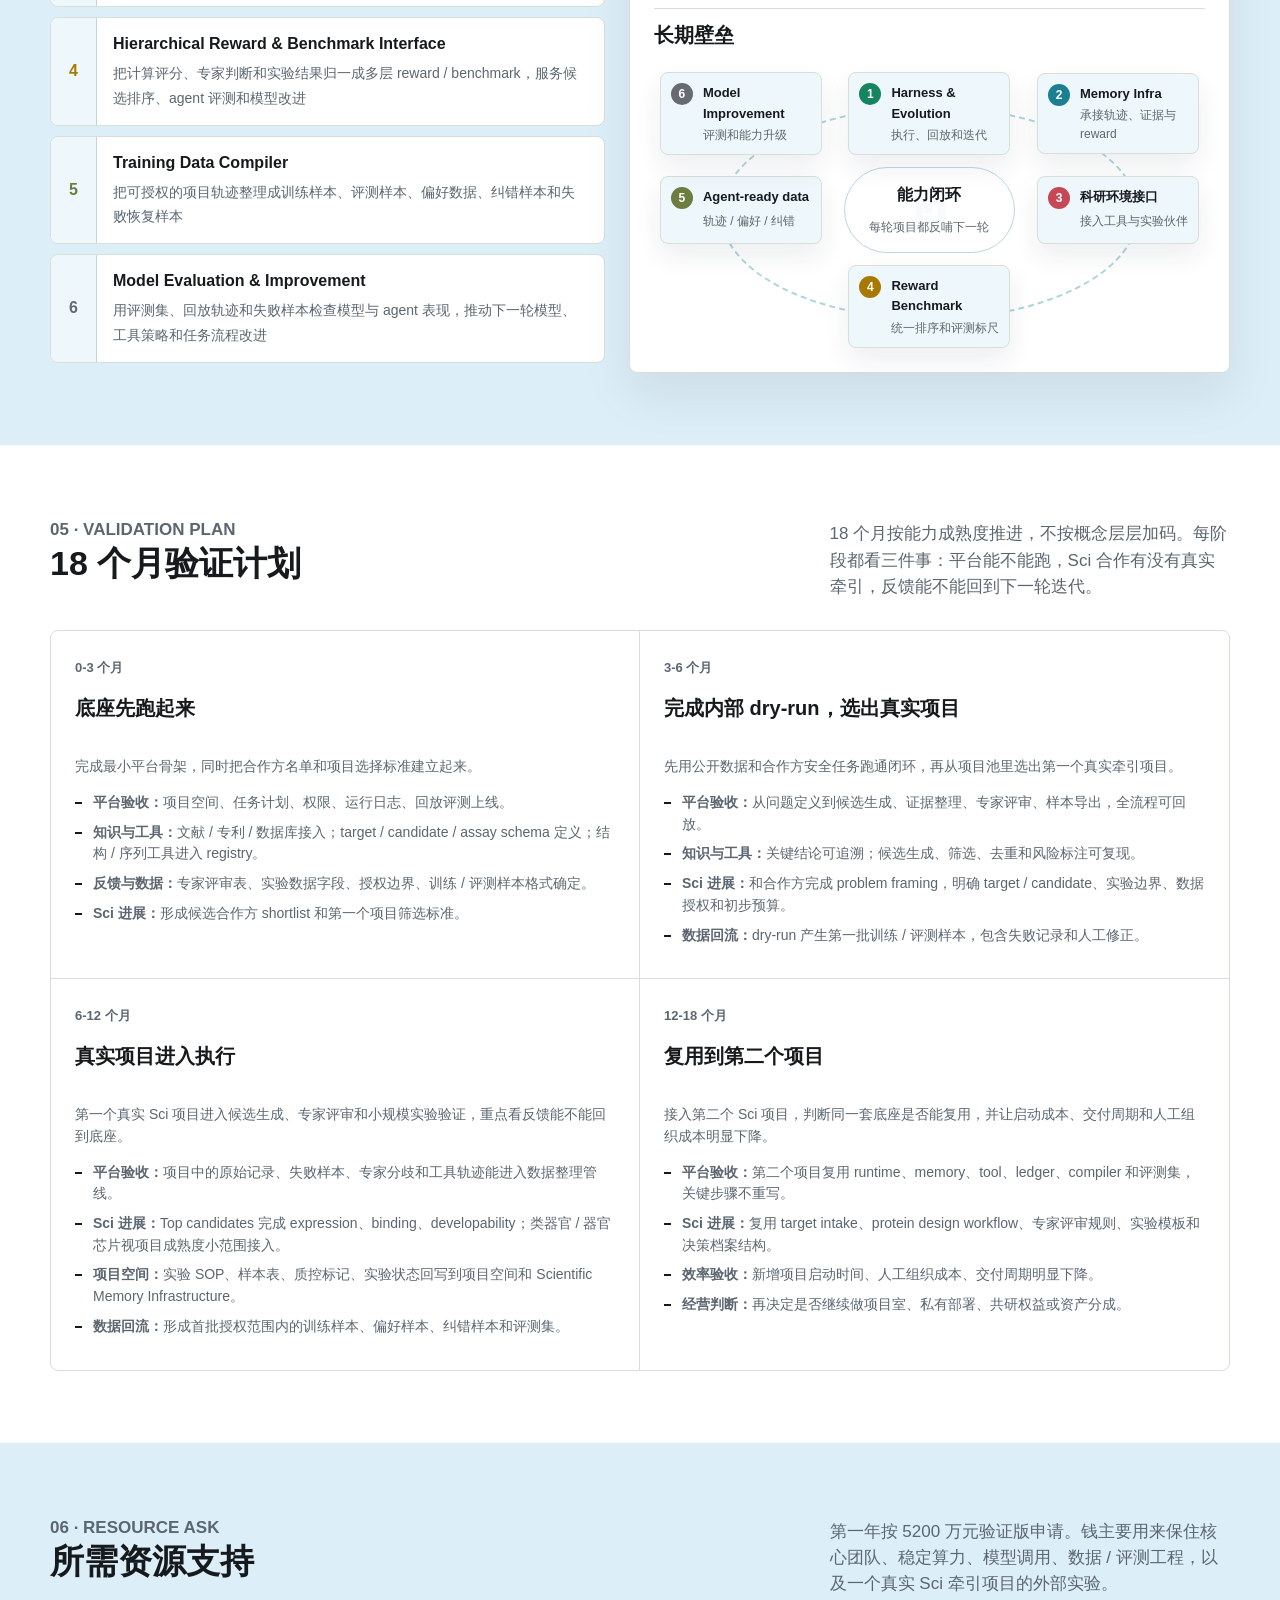
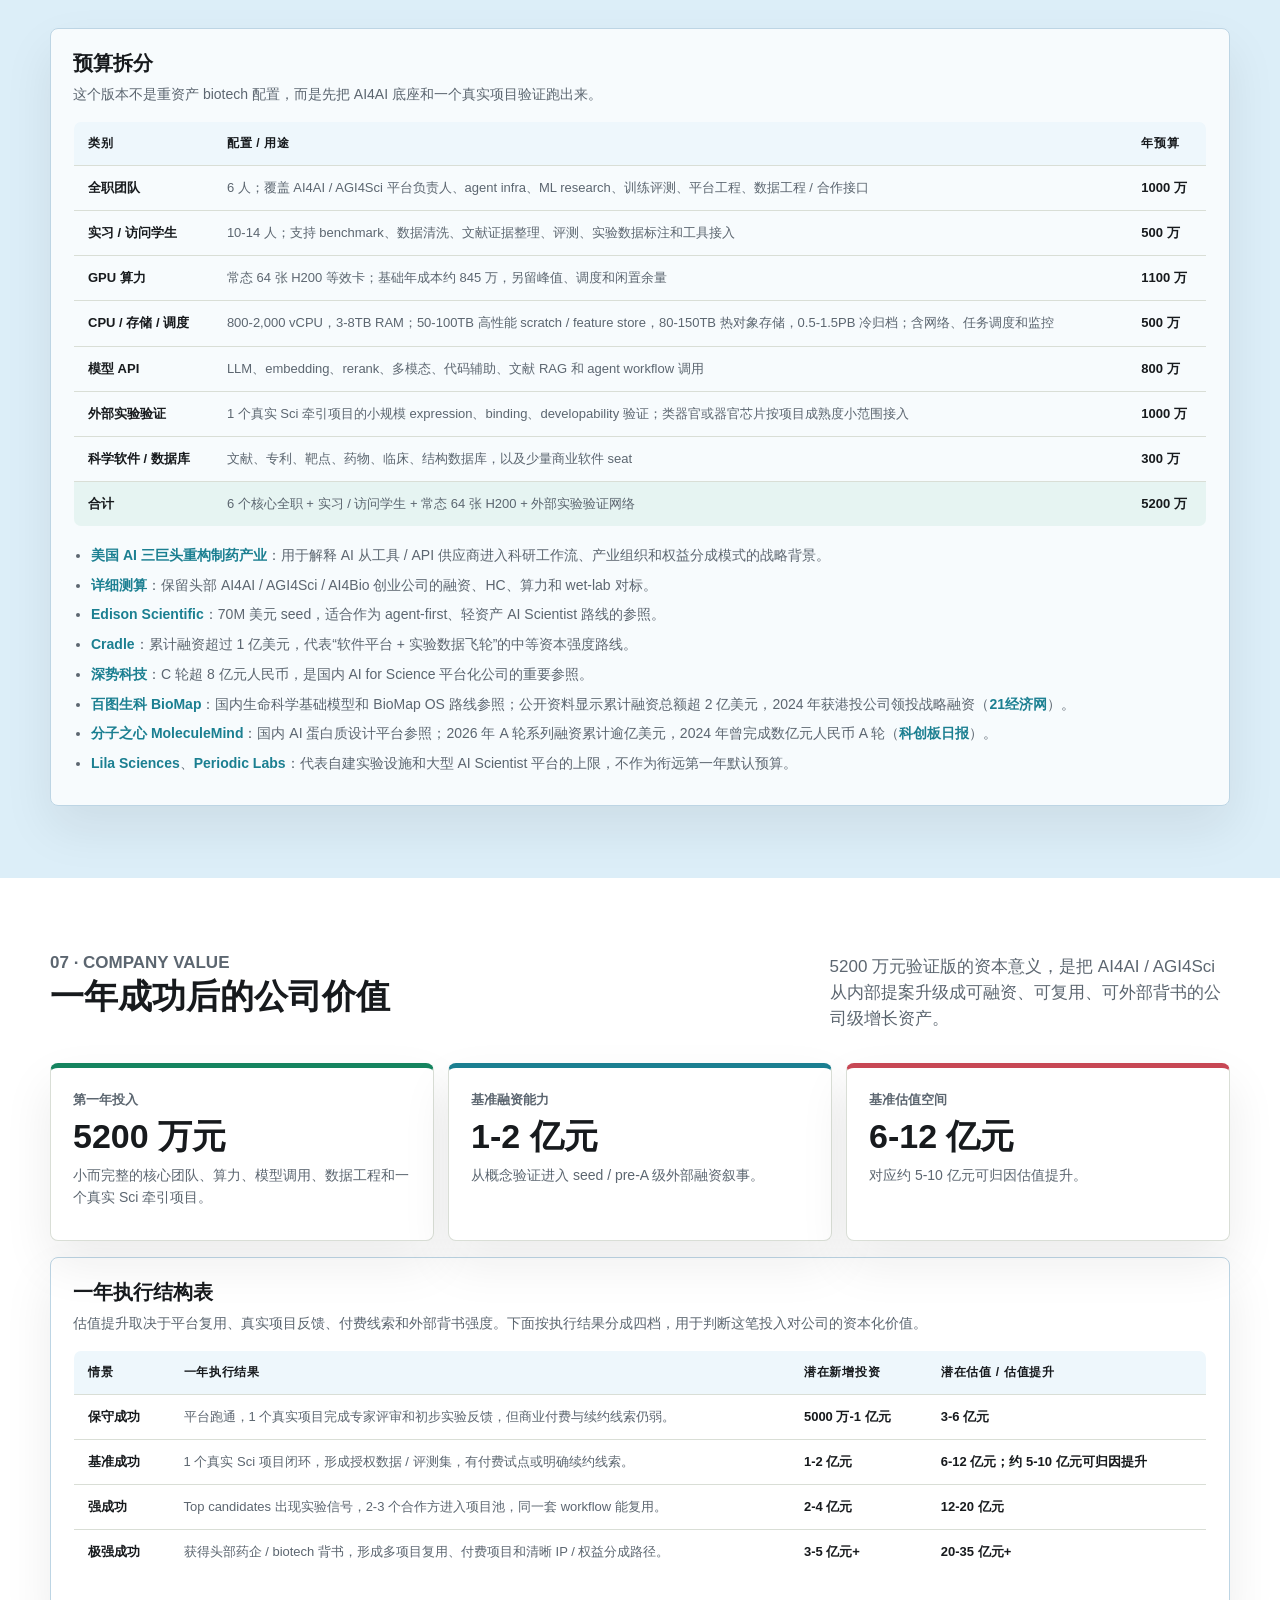
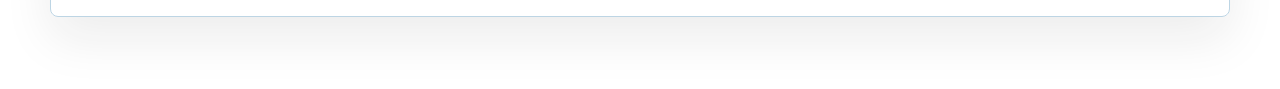
==== commit 8f57f86b: "Clarify reward benchmark role" ====
--- a/site/index.html
+++ b/site/index.html
@@ -33,7 +33,7 @@
             <div class="hero-points" aria-label="核心定义">
               <div class="hero-point">
                 <strong>先做什么</strong>
-                <p>把 agent harness、科学记忆基础设施、科研环境接口、多层次 reward 和数据回流这套底座做出来。</p>
+                <p>把 agent harness、科学记忆基础设施、科研环境接口、reward / benchmark 和数据回流这套底座做出来。</p>
               </div>
               <div class="hero-point">
                 <strong>怎么验证</strong>
@@ -104,8 +104,8 @@
               <p>把衔远自己的 AI4AI 底座做成可运行、可复盘、可迭代的系统。它不是单点工具，而是一套能组织复杂专业任务的基础设施。</p>
               <ul>
                 <li><b>连接对象：</b>科学知识、计算工具、专家判断、实验反馈和项目决策。</li>
-                <li><b>核心能力：</b>Agent Harness &amp; Evolution、Scientific Memory Infrastructure、Scientific Environment Interface、Hierarchical Reward Interface、Training Data Compiler 和 Model Evaluation &amp; Improvement。</li>
-                <li><b>验收方式：</b>能把任务计划、科学记忆、环境接口、多层次 reward、实验结果和训练样本整理成一条可回放链路。</li>
+                <li><b>核心能力：</b>Agent Harness &amp; Evolution、Scientific Memory Infrastructure、Scientific Environment Interface、Hierarchical Reward &amp; Benchmark Interface、Training Data Compiler 和 Model Evaluation &amp; Improvement。</li>
+                <li><b>验收方式：</b>能把任务计划、科学记忆、环境接口、reward / benchmark、实验结果和训练样本整理成一条可回放链路。</li>
               </ul>
             </article>
 
@@ -179,7 +179,7 @@
             <article class="strategy">
               <span class="tag">Step 1</span>
               <h3>先把 AI4AI 跑通</h3>
-              <p>先把任务计划、科学记忆、环境接口、多层次 reward、数据整理和回放评测做成可运行系统。</p>
+              <p>先把任务计划、科学记忆、环境接口、reward / benchmark、数据整理和回放评测做成可运行系统。</p>
               <ul>
                 <li><b>解决的问题：</b>没有可复用底座，Sci 项目容易变成一次性咨询或外包交付。</li>
                 <li><b>第一阶段产物：</b>项目空间、工具注册、审批节点、执行回放、评测样本和训练数据格式。</li>
@@ -227,7 +227,7 @@
               <h2 id="architecture-title">AI4AI 核心能力</h2>
             </div>
             <p>
-              这部分是资源申请的技术主体。Sci 项目会变化，但 agent harness、科研环境接口、reward、数据和模型改进能力要留在衔远内部，持续复用。
+              这部分是资源申请的技术主体。Sci 项目会变化，但 agent harness、科研环境接口、reward / benchmark、数据和模型改进能力要留在衔远内部，持续复用。
             </p>
           </div>
 
@@ -243,11 +243,11 @@
               </div>
               <div class="layer">
                 <div class="layer-index">3</div>
-                <div class="layer-body"><b>Scientific Environment Interface</b><span>把文献 / 模型 / 数据库工具、外部专家反馈和湿实验反馈接进来，形成可调用、可记录、可验收的协作接口</span></div>
+                <div class="layer-body"><b>Scientific Environment Interface</b><span>连接计算工具、数据库、外部专家和实验伙伴，统一任务提交、状态回写、结果格式和溯源记录</span></div>
               </div>
               <div class="layer">
                 <div class="layer-index">4</div>
-                <div class="layer-body"><b>Hierarchical Reward Interface</b><span>汇总计算评分、人类专家判断和湿实验反馈，按任务、候选、实验层级形成统一 reward 接口和改进信号</span></div>
+                <div class="layer-body"><b>Hierarchical Reward &amp; Benchmark Interface</b><span>把计算评分、专家判断和实验结果归一成多层 reward / benchmark，服务候选排序、agent 评测和模型改进</span></div>
               </div>
               <div class="layer">
                 <div class="layer-index">5</div>
@@ -266,7 +266,7 @@
                 <div class="asset-strip" aria-label="真实项目沉淀的四类资产">
                   <div class="asset-pill"><b>Scientific Agent Harness</b><span>代码、工作流、执行 / 记录 / 回放 / 评测框架</span></div>
                   <div class="asset-pill"><b>Scientific Memory Assets</b><span>轨迹、证据、专家判断、实验反馈和 reward 的可追溯记忆</span></div>
-                  <div class="asset-pill"><b>Scientific Environment Interface</b><span>工具、计算执行环境、专家反馈和湿实验反馈接口</span></div>
+                  <div class="asset-pill"><b>Scientific Environment Interface</b><span>工具、计算执行环境、实验伙伴接口和结果回写协议</span></div>
                   <div class="asset-pill"><b>AI-ready Data Assets</b><span>授权范围内的训练 / 评测 / 偏好 / 纠错样本，不是原始数据</span></div>
                 </div>
               </div>
@@ -279,8 +279,8 @@
                   </div>
                   <div class="ring-step step-runtime"><em>1</em><b>Harness &amp; Evolution</b><span>执行、回放和迭代</span></div>
                   <div class="ring-step step-memory"><em>2</em><b>Memory Infra</b><span>承接轨迹、证据与 reward</span></div>
-                  <div class="ring-step step-environment"><em>3</em><b>科研环境接口</b><span>工具 + 专家 / 湿实验反馈</span></div>
-                  <div class="ring-step step-ledger"><em>4</em><b>Reward Interface</b><span>计算 / 人类 / 湿实验</span></div>
+                  <div class="ring-step step-environment"><em>3</em><b>科研环境接口</b><span>接入工具与实验伙伴</span></div>
+                  <div class="ring-step step-ledger"><em>4</em><b>Reward Benchmark</b><span>统一排序和评测标尺</span></div>
                   <div class="ring-step step-data"><em>5</em><b>Agent-ready data</b><span>轨迹 / 偏好 / 纠错</span></div>
                   <div class="ring-step step-model"><em>6</em><b>Model Improvement</b><span>评测和能力升级</span></div>
                 </div>
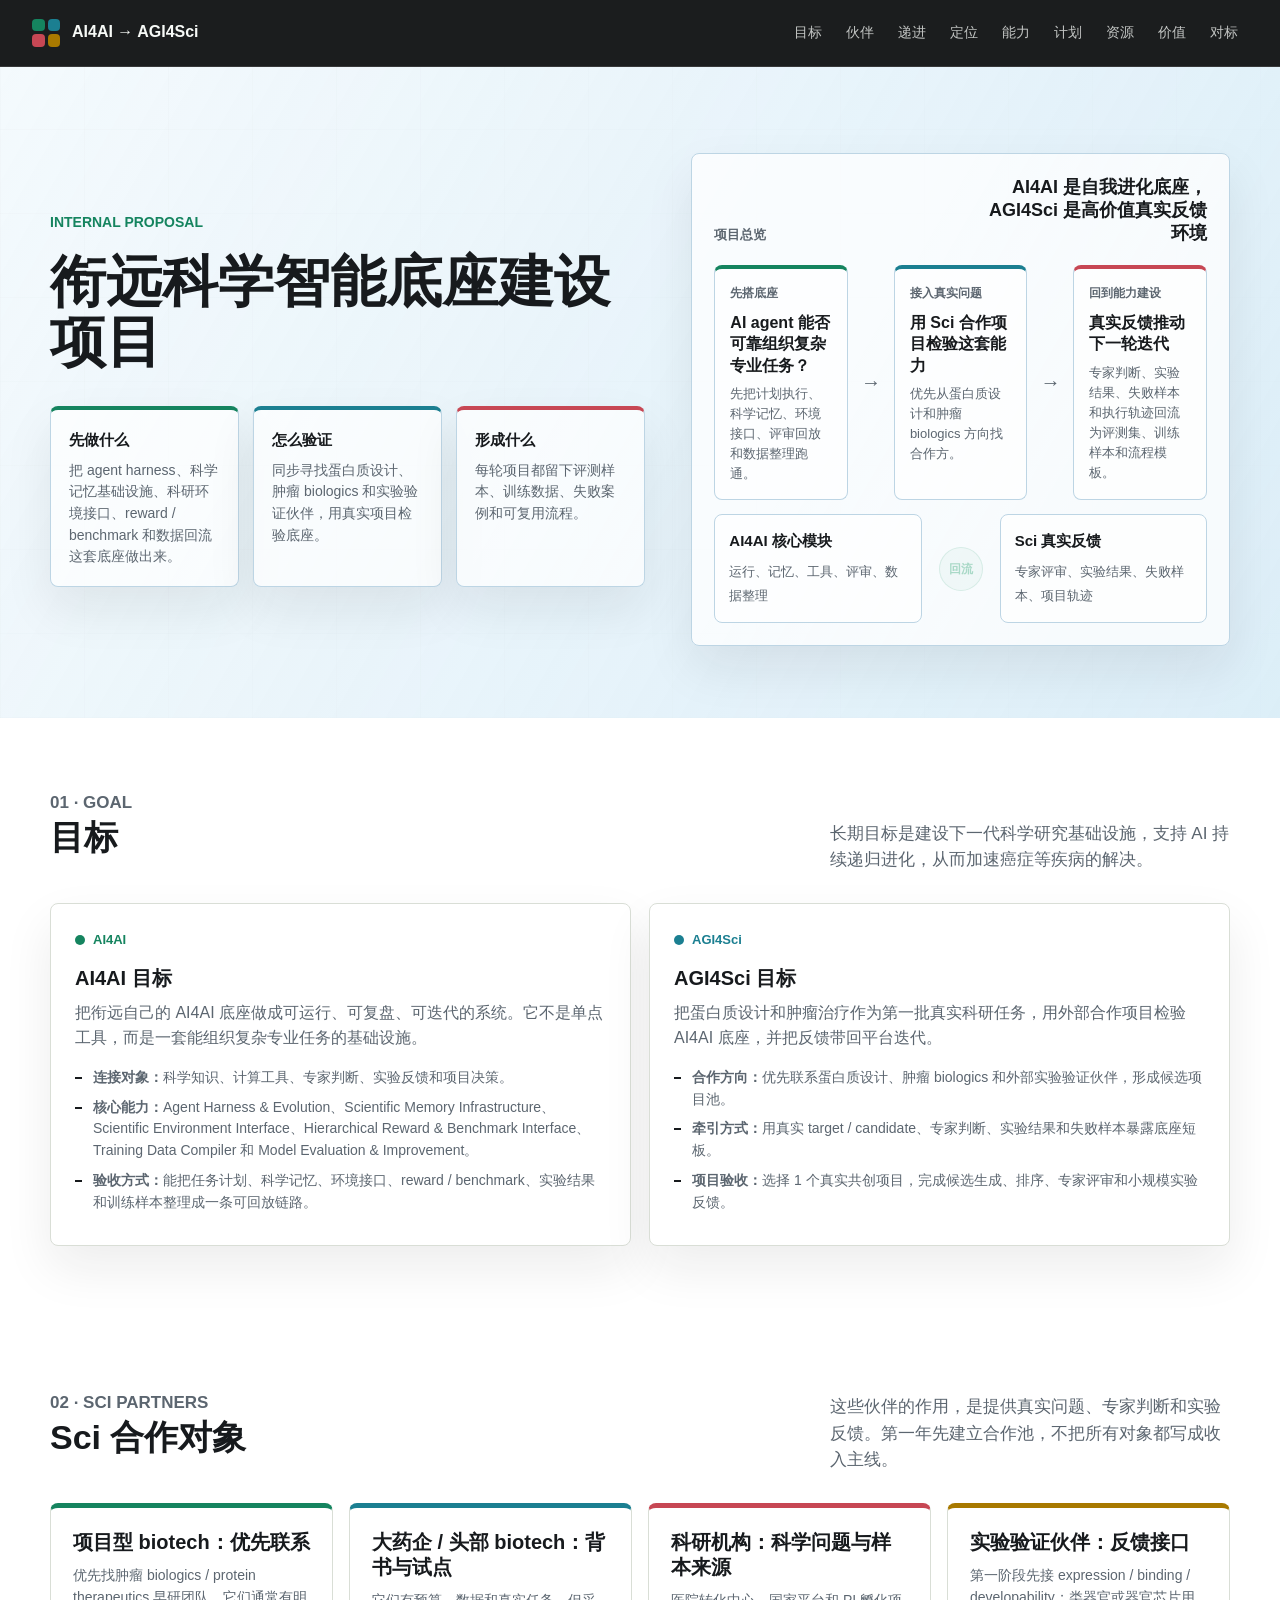
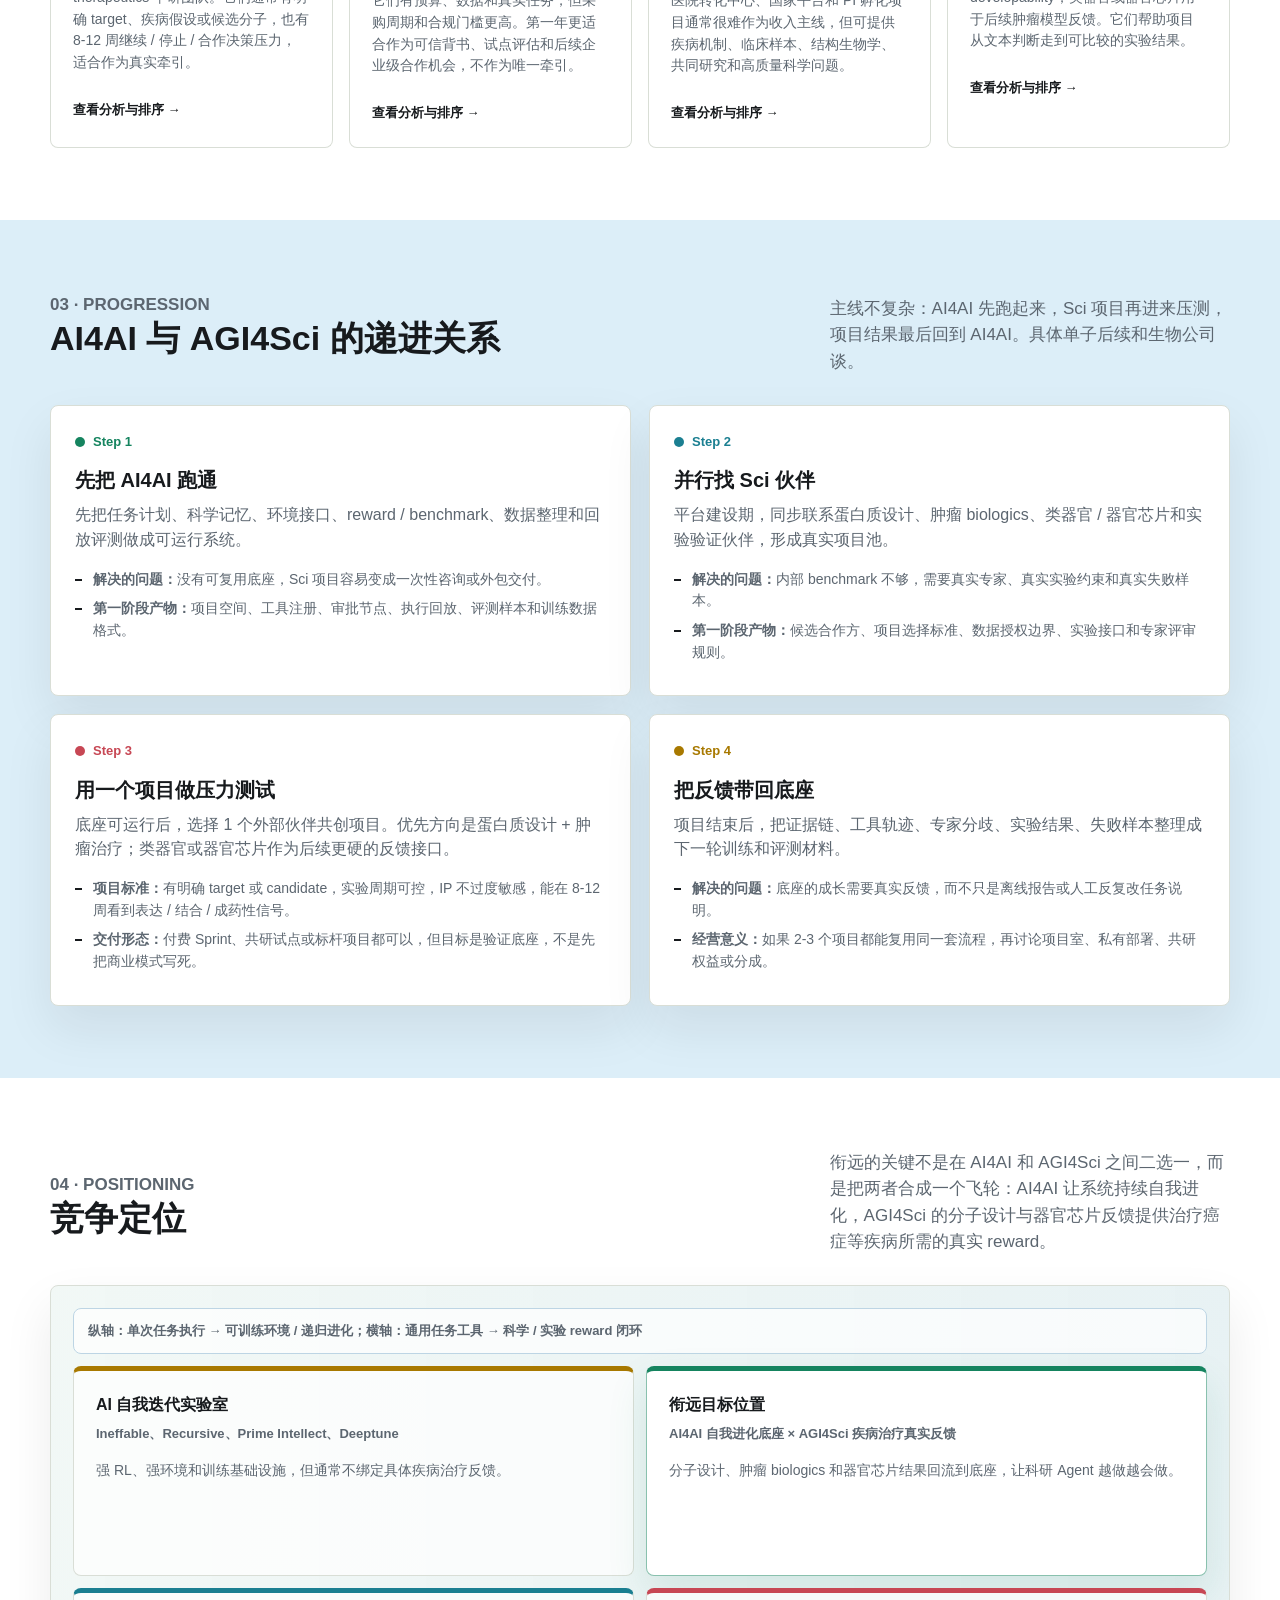
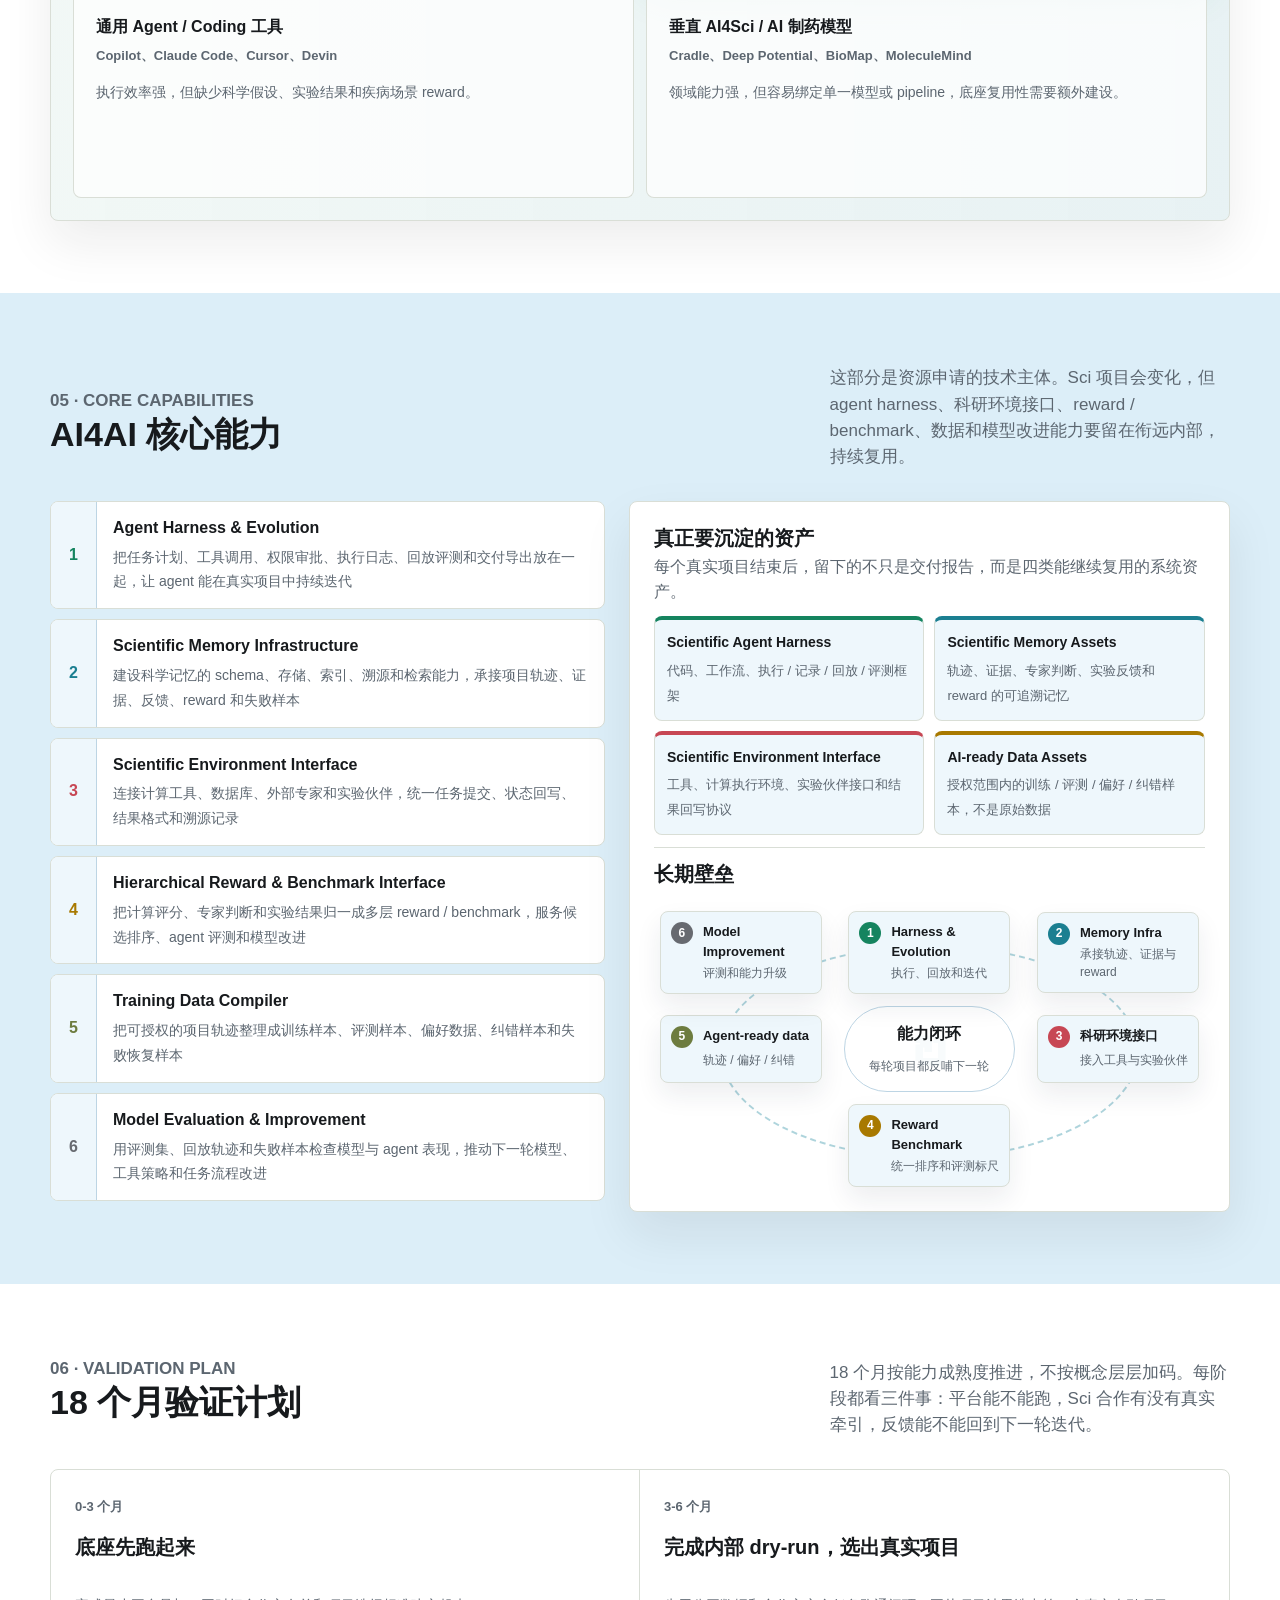
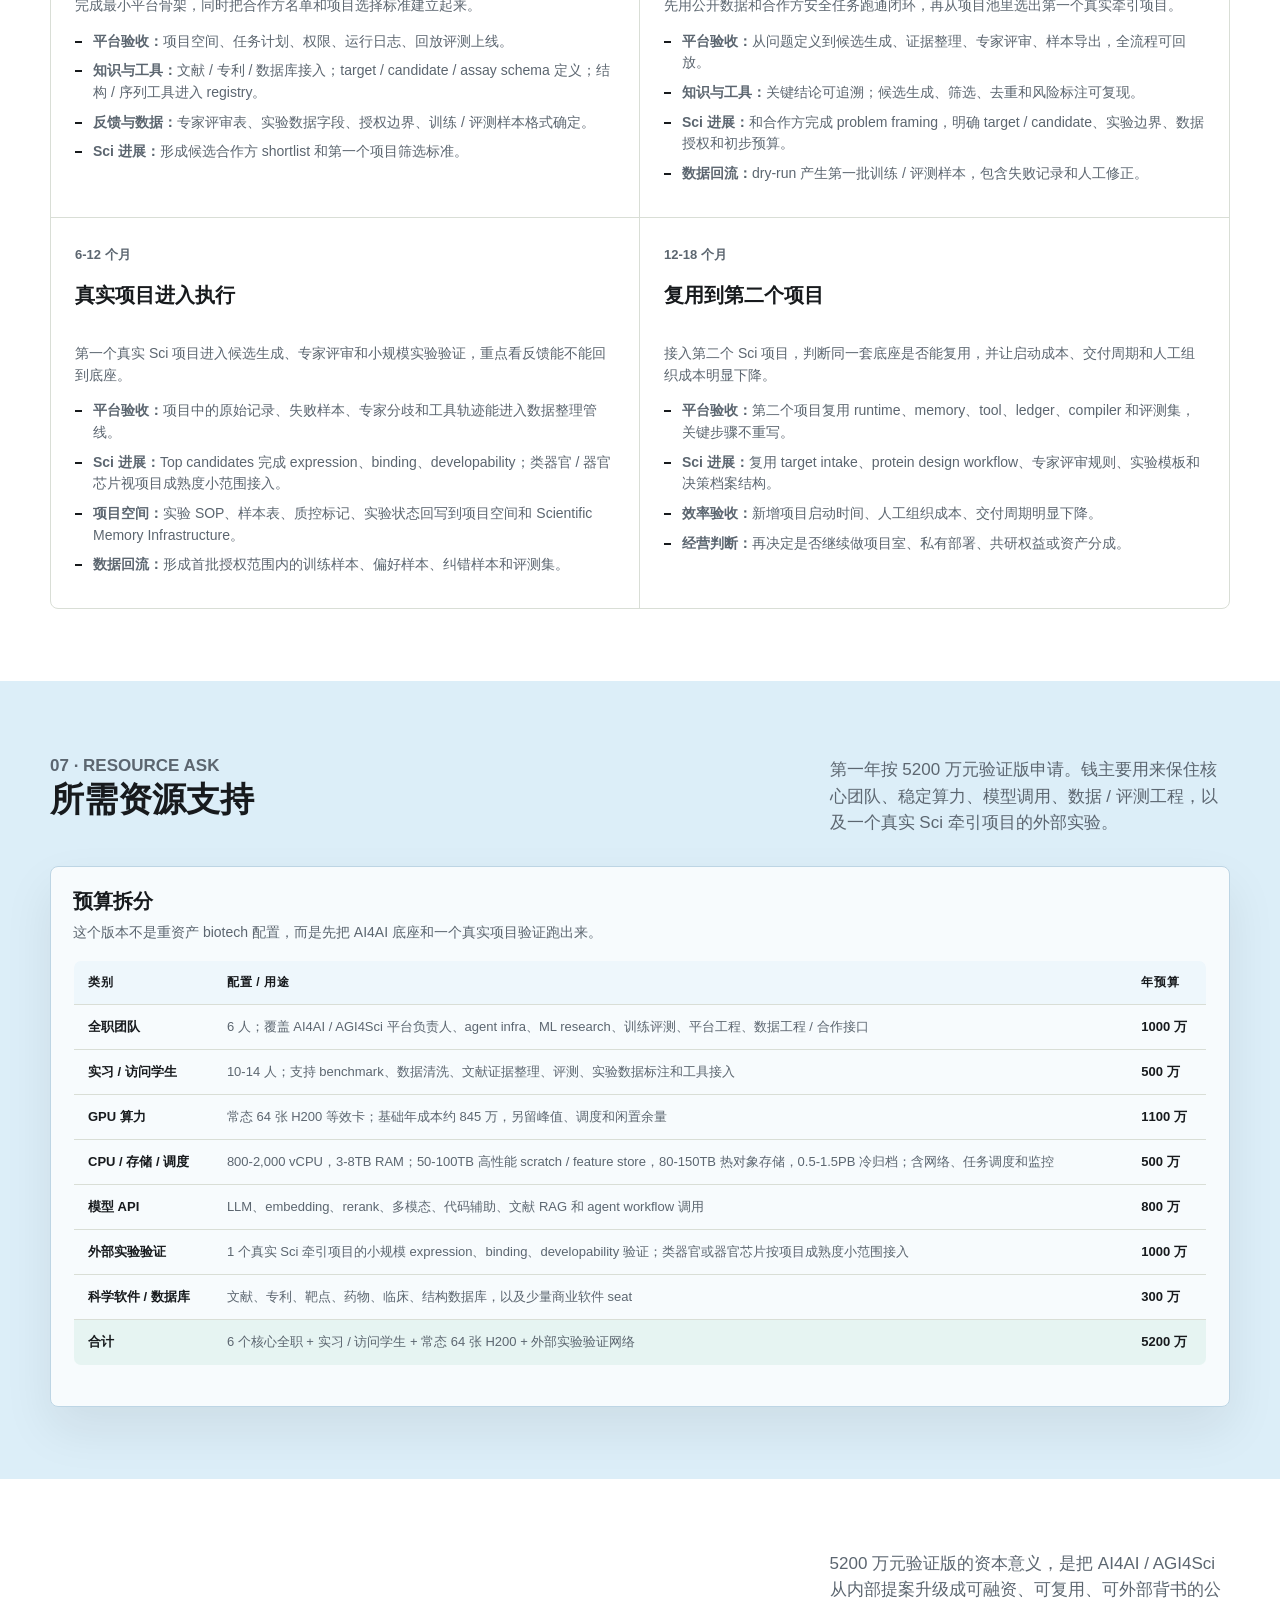
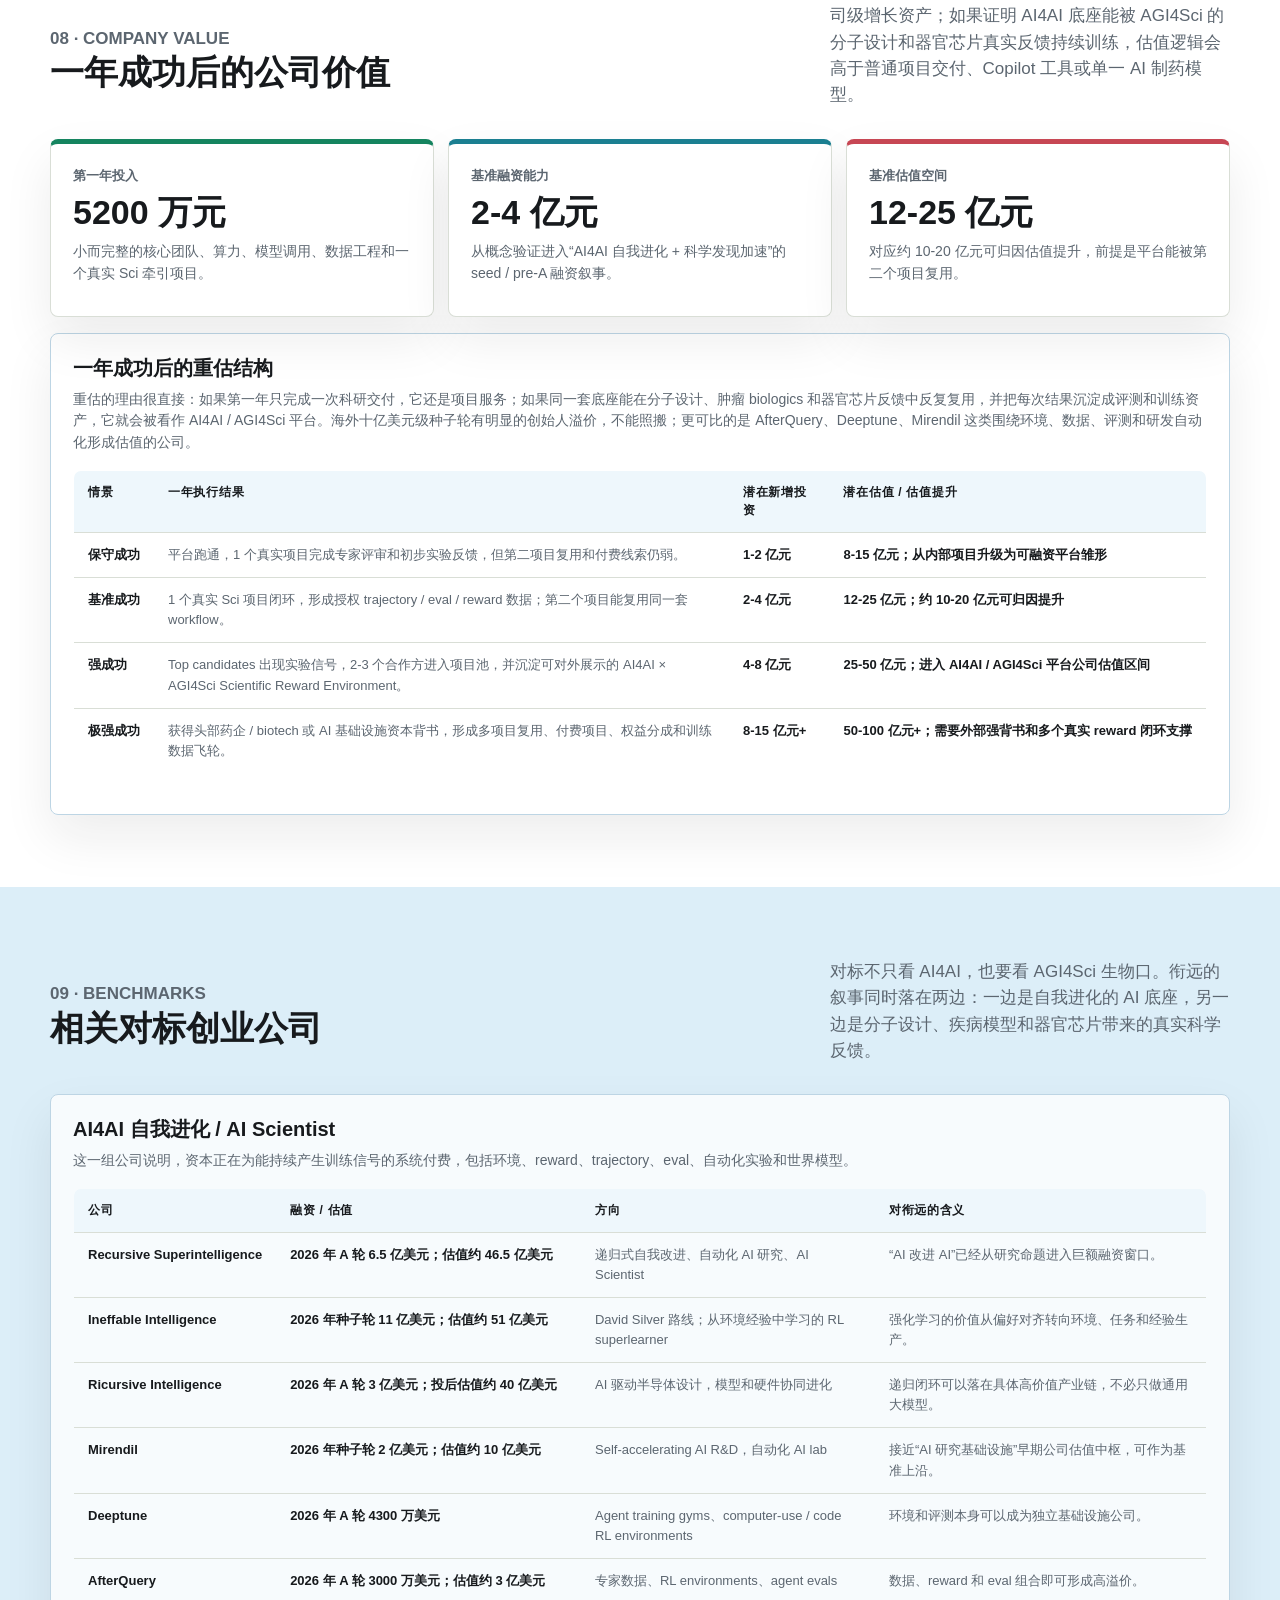
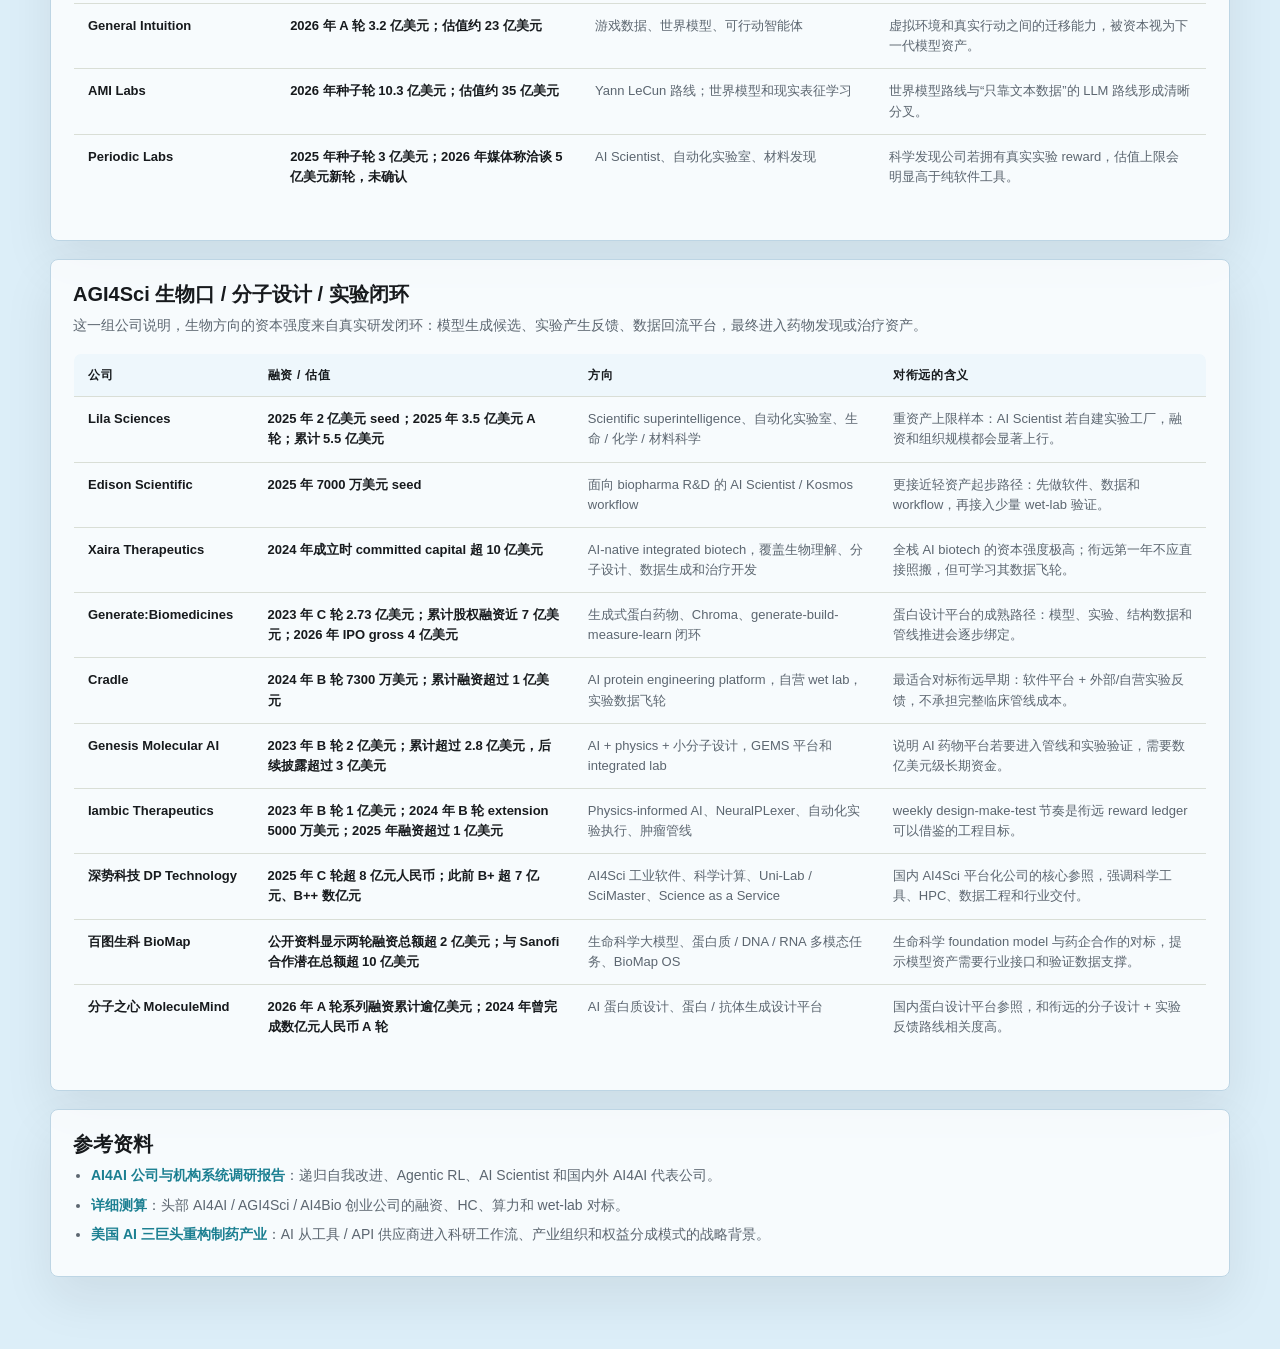
==== commit 1838d044: "Update AI4AI AGI4Sci brief benchmarks" ====
--- a/site/index.html
+++ b/site/index.html
@@ -17,10 +17,12 @@
         <a href="#goal">目标</a>
         <a href="#users">伙伴</a>
         <a href="#projects">递进</a>
+        <a href="#positioning">定位</a>
         <a href="#architecture">能力</a>
         <a href="#roadmap">计划</a>
         <a href="#resources">资源</a>
         <a href="#company-value">价值</a>
+        <a href="#benchmarks">对标</a>
       </nav>
     </header>
 
@@ -49,7 +51,7 @@
           <aside class="system-map" aria-label="项目总览图">
             <div class="overview-header">
               <span>项目总览</span>
-              <strong>AI4AI 是底座，AGI4Sci 是第一批真实应用场景</strong>
+              <strong>AI4AI 是自我进化底座，AGI4Sci 是高价值真实反馈环境</strong>
             </div>
             <div class="project-flow" aria-label="从客户问题到交付成品">
               <div class="flow-step start">
@@ -219,11 +221,49 @@
         </div>
       </section>
 
+      <section id="positioning" class="section white" aria-labelledby="positioning-title">
+        <div class="inner">
+          <div class="section-heading">
+            <div>
+              <p class="eyebrow">04 · Positioning</p>
+              <h2 id="positioning-title">竞争定位</h2>
+            </div>
+            <p>
+              衔远的关键不是在 AI4AI 和 AGI4Sci 之间二选一，而是把两者合成一个飞轮：AI4AI 让系统持续自我进化，AGI4Sci 的分子设计与器官芯片反馈提供治疗癌症等疾病所需的真实 reward。
+            </p>
+          </div>
+
+          <div class="positioning-chart" aria-label="AI4AI 与 AGI4Sci 竞争定位图">
+            <div class="axis-note">纵轴：单次任务执行 → 可训练环境 / 递归进化；横轴：通用任务工具 → 科学 / 实验 reward 闭环</div>
+            <div class="quadrant q1">
+              <b>AI 自我迭代实验室</b>
+              <span>Ineffable、Recursive、Prime Intellect、Deeptune</span>
+              <p>强 RL、强环境和训练基础设施，但通常不绑定具体疾病治疗反馈。</p>
+            </div>
+            <div class="quadrant q2">
+              <b>衔远目标位置</b>
+              <span>AI4AI 自我进化底座 × AGI4Sci 疾病治疗真实反馈</span>
+              <p>分子设计、肿瘤 biologics 和器官芯片结果回流到底座，让科研 Agent 越做越会做。</p>
+            </div>
+            <div class="quadrant q3">
+              <b>通用 Agent / Coding 工具</b>
+              <span>Copilot、Claude Code、Cursor、Devin</span>
+              <p>执行效率强，但缺少科学假设、实验结果和疾病场景 reward。</p>
+            </div>
+            <div class="quadrant q4">
+              <b>垂直 AI4Sci / AI 制药模型</b>
+              <span>Cradle、Deep Potential、BioMap、MoleculeMind</span>
+              <p>领域能力强，但容易绑定单一模型或 pipeline，底座复用性需要额外建设。</p>
+            </div>
+          </div>
+        </div>
+      </section>
+
       <section id="architecture" class="section alt" aria-labelledby="architecture-title">
         <div class="inner">
           <div class="section-heading">
             <div>
-              <p class="eyebrow">04 · Core Capabilities</p>
+              <p class="eyebrow">05 · Core Capabilities</p>
               <h2 id="architecture-title">AI4AI 核心能力</h2>
             </div>
             <p>
@@ -294,7 +334,7 @@
         <div class="inner">
           <div class="section-heading">
             <div>
-              <p class="eyebrow">05 · Validation Plan</p>
+              <p class="eyebrow">06 · Validation Plan</p>
               <h2 id="roadmap-title">18 个月验证计划</h2>
             </div>
             <p>
@@ -355,7 +395,7 @@
         <div class="inner">
           <div class="section-heading">
             <div>
-              <p class="eyebrow">06 · Resource Ask</p>
+              <p class="eyebrow">07 · Resource Ask</p>
               <h2 id="resource-title">所需资源支持</h2>
             </div>
             <p>
@@ -421,16 +461,6 @@
                 </tr>
               </tfoot>
             </table>
-            <ul>
-              <li><a href="https://mp.weixin.qq.com/s/PvNJehZ7wNVVXsmVLgHLAA">美国 AI 三巨头重构制药产业</a>：用于解释 AI 从工具 / API 供应商进入科研工作流、产业组织和权益分成模式的战略背景。</li>
-              <li><a href="../docs/research/ai4ai_agi4sci_startup_budget_benchmark_2026-06-28.md">详细测算</a>：保留头部 AI4AI / AGI4Sci / AI4Bio 创业公司的融资、HC、算力和 wet-lab 对标。</li>
-              <li><a href="https://www.futurehouse.org/news/announcing-edison-scientific">Edison Scientific</a>：70M 美元 seed，适合作为 agent-first、轻资产 AI Scientist 路线的参照。</li>
-              <li><a href="https://www.cradle.bio/blog/series-b">Cradle</a>：累计融资超过 1 亿美元，代表“软件平台 + 实验数据飞轮”的中等资本强度路线。</li>
-              <li><a href="https://pitchhub.36kr.com/project/1678547907048450">深势科技</a>：C 轮超 8 亿元人民币，是国内 AI for Science 平台化公司的重要参照。</li>
-              <li><a href="https://www.biomap.com/">百图生科 BioMap</a>：国内生命科学基础模型和 BioMap OS 路线参照；公开资料显示累计融资总额超 2 亿美元，2024 年获港投公司领投战略融资（<a href="https://www.21jingji.com/article/20260326/herald/58362c3040132642357f1c25fa8d1230.html">21经济网</a>）。</li>
-              <li><a href="https://moleculemind.com/">分子之心 MoleculeMind</a>：国内 AI 蛋白质设计平台参照；2026 年 A 轮系列融资累计逾亿美元，2024 年曾完成数亿元人民币 A 轮（<a href="https://wap.eastmoney.com/a/202606173773736275.html">科创板日报</a>）。</li>
-              <li><a href="https://www.lila.ai/news/announcing-the-close-of-our-series-a">Lila Sciences</a>、<a href="https://techcrunch.com/2025/09/30/former-openai-and-deepmind-researchers-raise-whopping-300m-seed-to-automate-science/">Periodic Labs</a>：代表自建实验设施和大型 AI Scientist 平台的上限，不作为衔远第一年默认预算。</li>
-            </ul>
           </div>
         </div>
       </section>
@@ -439,11 +469,11 @@
         <div class="inner">
           <div class="section-heading">
             <div>
-              <p class="eyebrow">07 · Company Value</p>
+              <p class="eyebrow">08 · Company Value</p>
               <h2 id="company-value-title">一年成功后的公司价值</h2>
             </div>
             <p>
-              5200 万元验证版的资本意义，是把 AI4AI / AGI4Sci 从内部提案升级成可融资、可复用、可外部背书的公司级增长资产。
+              5200 万元验证版的资本意义，是把 AI4AI / AGI4Sci 从内部提案升级成可融资、可复用、可外部背书的公司级增长资产；如果证明 AI4AI 底座能被 AGI4Sci 的分子设计和器官芯片真实反馈持续训练，估值逻辑会高于普通项目交付、Copilot 工具或单一 AI 制药模型。
             </p>
           </div>
 
@@ -455,20 +485,20 @@
             </div>
             <div class="value-metric">
               <span>基准融资能力</span>
-              <b>1-2 亿元</b>
-              <p>从概念验证进入 seed / pre-A 级外部融资叙事。</p>
+              <b>2-4 亿元</b>
+              <p>从概念验证进入“AI4AI 自我进化 + 科学发现加速”的 seed / pre-A 融资叙事。</p>
             </div>
             <div class="value-metric">
               <span>基准估值空间</span>
-              <b>6-12 亿元</b>
-              <p>对应约 5-10 亿元可归因估值提升。</p>
+              <b>12-25 亿元</b>
+              <p>对应约 10-20 亿元可归因估值提升，前提是平台能被第二个项目复用。</p>
             </div>
           </div>
 
           <div class="resource-note value-note">
-            <h3>一年执行结构表</h3>
-            <p>
-              估值提升取决于平台复用、真实项目反馈、付费线索和外部背书强度。下面按执行结果分成四档，用于判断这笔投入对公司的资本化价值。
+            <h3>一年成功后的重估结构</h3>
+            <p>
+              重估的理由很直接：如果第一年只完成一次科研交付，它还是项目服务；如果同一套底座能在分子设计、肿瘤 biologics 和器官芯片反馈中反复复用，并把每次结果沉淀成评测和训练资产，它就会被看作 AI4AI / AGI4Sci 平台。海外十亿美元级种子轮有明显的创始人溢价，不能照搬；更可比的是 AfterQuery、Deeptune、Mirendil 这类围绕环境、数据、评测和研发自动化形成估值的公司。
             </p>
             <table class="budget-table value-table">
               <thead>
@@ -482,30 +512,205 @@
               <tbody>
                 <tr>
                   <td>保守成功</td>
-                  <td>平台跑通，1 个真实项目完成专家评审和初步实验反馈，但商业付费与续约线索仍弱。</td>
-                  <td>5000 万-1 亿元</td>
-                  <td>3-6 亿元</td>
+                  <td>平台跑通，1 个真实项目完成专家评审和初步实验反馈，但第二项目复用和付费线索仍弱。</td>
+                  <td>1-2 亿元</td>
+                  <td>8-15 亿元；从内部项目升级为可融资平台雏形</td>
                 </tr>
                 <tr>
                   <td>基准成功</td>
-                  <td>1 个真实 Sci 项目闭环，形成授权数据 / 评测集，有付费试点或明确续约线索。</td>
-                  <td>1-2 亿元</td>
-                  <td>6-12 亿元；约 5-10 亿元可归因提升</td>
+                  <td>1 个真实 Sci 项目闭环，形成授权 trajectory / eval / reward 数据；第二个项目能复用同一套 workflow。</td>
+                  <td>2-4 亿元</td>
+                  <td>12-25 亿元；约 10-20 亿元可归因提升</td>
                 </tr>
                 <tr>
                   <td>强成功</td>
-                  <td>Top candidates 出现实验信号，2-3 个合作方进入项目池，同一套 workflow 能复用。</td>
-                  <td>2-4 亿元</td>
-                  <td>12-20 亿元</td>
+                  <td>Top candidates 出现实验信号，2-3 个合作方进入项目池，并沉淀可对外展示的 AI4AI × AGI4Sci Scientific Reward Environment。</td>
+                  <td>4-8 亿元</td>
+                  <td>25-50 亿元；进入 AI4AI / AGI4Sci 平台公司估值区间</td>
                 </tr>
                 <tr>
                   <td>极强成功</td>
-                  <td>获得头部药企 / biotech 背书，形成多项目复用、付费项目和清晰 IP / 权益分成路径。</td>
-                  <td>3-5 亿元+</td>
-                  <td>20-35 亿元+</td>
+                  <td>获得头部药企 / biotech 或 AI 基础设施资本背书，形成多项目复用、付费项目、权益分成和训练数据飞轮。</td>
+                  <td>8-15 亿元+</td>
+                  <td>50-100 亿元+；需要外部强背书和多个真实 reward 闭环支撑</td>
                 </tr>
               </tbody>
             </table>
+          </div>
+        </div>
+      </section>
+
+      <section id="benchmarks" class="section alt" aria-labelledby="benchmarks-title">
+        <div class="inner">
+          <div class="section-heading">
+            <div>
+              <p class="eyebrow">09 · Benchmarks</p>
+              <h2 id="benchmarks-title">相关对标创业公司</h2>
+            </div>
+            <p>
+              对标不只看 AI4AI，也要看 AGI4Sci 生物口。衔远的叙事同时落在两边：一边是自我进化的 AI 底座，另一边是分子设计、疾病模型和器官芯片带来的真实科学反馈。
+            </p>
+          </div>
+
+          <div class="resource-note benchmark-note">
+            <h3>AI4AI 自我进化 / AI Scientist</h3>
+            <p>
+              这一组公司说明，资本正在为能持续产生训练信号的系统付费，包括环境、reward、trajectory、eval、自动化实验和世界模型。
+            </p>
+            <table class="budget-table benchmark-table">
+              <thead>
+                <tr>
+                  <th>公司</th>
+                  <th>融资 / 估值</th>
+                  <th>方向</th>
+                  <th>对衔远的含义</th>
+                </tr>
+              </thead>
+              <tbody>
+                <tr>
+                  <td>Recursive Superintelligence</td>
+                  <td>2026 年 A 轮 6.5 亿美元；估值约 46.5 亿美元</td>
+                  <td>递归式自我改进、自动化 AI 研究、AI Scientist</td>
+                  <td>“AI 改进 AI”已经从研究命题进入巨额融资窗口。</td>
+                </tr>
+                <tr>
+                  <td>Ineffable Intelligence</td>
+                  <td>2026 年种子轮 11 亿美元；估值约 51 亿美元</td>
+                  <td>David Silver 路线；从环境经验中学习的 RL superlearner</td>
+                  <td>强化学习的价值从偏好对齐转向环境、任务和经验生产。</td>
+                </tr>
+                <tr>
+                  <td>Ricursive Intelligence</td>
+                  <td>2026 年 A 轮 3 亿美元；投后估值约 40 亿美元</td>
+                  <td>AI 驱动半导体设计，模型和硬件协同进化</td>
+                  <td>递归闭环可以落在具体高价值产业链，不必只做通用大模型。</td>
+                </tr>
+                <tr>
+                  <td>Mirendil</td>
+                  <td>2026 年种子轮 2 亿美元；估值约 10 亿美元</td>
+                  <td>Self-accelerating AI R&amp;D，自动化 AI lab</td>
+                  <td>接近“AI 研究基础设施”早期公司估值中枢，可作为基准上沿。</td>
+                </tr>
+                <tr>
+                  <td>Deeptune</td>
+                  <td>2026 年 A 轮 4300 万美元</td>
+                  <td>Agent training gyms、computer-use / code RL environments</td>
+                  <td>环境和评测本身可以成为独立基础设施公司。</td>
+                </tr>
+                <tr>
+                  <td>AfterQuery</td>
+                  <td>2026 年 A 轮 3000 万美元；估值约 3 亿美元</td>
+                  <td>专家数据、RL environments、agent evals</td>
+                  <td>数据、reward 和 eval 组合即可形成高溢价。</td>
+                </tr>
+                <tr>
+                  <td>General Intuition</td>
+                  <td>2026 年 A 轮 3.2 亿美元；估值约 23 亿美元</td>
+                  <td>游戏数据、世界模型、可行动智能体</td>
+                  <td>虚拟环境和真实行动之间的迁移能力，被资本视为下一代模型资产。</td>
+                </tr>
+                <tr>
+                  <td>AMI Labs</td>
+                  <td>2026 年种子轮 10.3 亿美元；估值约 35 亿美元</td>
+                  <td>Yann LeCun 路线；世界模型和现实表征学习</td>
+                  <td>世界模型路线与“只靠文本数据”的 LLM 路线形成清晰分叉。</td>
+                </tr>
+                <tr>
+                  <td>Periodic Labs</td>
+                  <td>2025 年种子轮 3 亿美元；2026 年媒体称洽谈 5 亿美元新轮，未确认</td>
+                  <td>AI Scientist、自动化实验室、材料发现</td>
+                  <td>科学发现公司若拥有真实实验 reward，估值上限会明显高于纯软件工具。</td>
+                </tr>
+              </tbody>
+            </table>
+          </div>
+
+          <div class="resource-note benchmark-note">
+            <h3>AGI4Sci 生物口 / 分子设计 / 实验闭环</h3>
+            <p>
+              这一组公司说明，生物方向的资本强度来自真实研发闭环：模型生成候选、实验产生反馈、数据回流平台，最终进入药物发现或治疗资产。
+            </p>
+            <table class="budget-table benchmark-table">
+              <thead>
+                <tr>
+                  <th>公司</th>
+                  <th>融资 / 估值</th>
+                  <th>方向</th>
+                  <th>对衔远的含义</th>
+                </tr>
+              </thead>
+              <tbody>
+                <tr>
+                  <td>Lila Sciences</td>
+                  <td>2025 年 2 亿美元 seed；2025 年 3.5 亿美元 A 轮；累计 5.5 亿美元</td>
+                  <td>Scientific superintelligence、自动化实验室、生命 / 化学 / 材料科学</td>
+                  <td>重资产上限样本：AI Scientist 若自建实验工厂，融资和组织规模都会显著上行。</td>
+                </tr>
+                <tr>
+                  <td>Edison Scientific</td>
+                  <td>2025 年 7000 万美元 seed</td>
+                  <td>面向 biopharma R&amp;D 的 AI Scientist / Kosmos workflow</td>
+                  <td>更接近轻资产起步路径：先做软件、数据和 workflow，再接入少量 wet-lab 验证。</td>
+                </tr>
+                <tr>
+                  <td>Xaira Therapeutics</td>
+                  <td>2024 年成立时 committed capital 超 10 亿美元</td>
+                  <td>AI-native integrated biotech，覆盖生物理解、分子设计、数据生成和治疗开发</td>
+                  <td>全栈 AI biotech 的资本强度极高；衔远第一年不应直接照搬，但可学习其数据飞轮。</td>
+                </tr>
+                <tr>
+                  <td>Generate:Biomedicines</td>
+                  <td>2023 年 C 轮 2.73 亿美元；累计股权融资近 7 亿美元；2026 年 IPO gross 4 亿美元</td>
+                  <td>生成式蛋白药物、Chroma、generate-build-measure-learn 闭环</td>
+                  <td>蛋白设计平台的成熟路径：模型、实验、结构数据和管线推进会逐步绑定。</td>
+                </tr>
+                <tr>
+                  <td>Cradle</td>
+                  <td>2024 年 B 轮 7300 万美元；累计融资超过 1 亿美元</td>
+                  <td>AI protein engineering platform，自营 wet lab，实验数据飞轮</td>
+                  <td>最适合对标衔远早期：软件平台 + 外部/自营实验反馈，不承担完整临床管线成本。</td>
+                </tr>
+                <tr>
+                  <td>Genesis Molecular AI</td>
+                  <td>2023 年 B 轮 2 亿美元；累计超过 2.8 亿美元，后续披露超过 3 亿美元</td>
+                  <td>AI + physics + 小分子设计，GEMS 平台和 integrated lab</td>
+                  <td>说明 AI 药物平台若要进入管线和实验验证，需要数亿美元级长期资金。</td>
+                </tr>
+                <tr>
+                  <td>Iambic Therapeutics</td>
+                  <td>2023 年 B 轮 1 亿美元；2024 年 B 轮 extension 5000 万美元；2025 年融资超过 1 亿美元</td>
+                  <td>Physics-informed AI、NeuralPLexer、自动化实验执行、肿瘤管线</td>
+                  <td>weekly design-make-test 节奏是衔远 reward ledger 可以借鉴的工程目标。</td>
+                </tr>
+                <tr>
+                  <td>深势科技 DP Technology</td>
+                  <td>2025 年 C 轮超 8 亿元人民币；此前 B+ 超 7 亿元、B++ 数亿元</td>
+                  <td>AI4Sci 工业软件、科学计算、Uni-Lab / SciMaster、Science as a Service</td>
+                  <td>国内 AI4Sci 平台化公司的核心参照，强调科学工具、HPC、数据工程和行业交付。</td>
+                </tr>
+                <tr>
+                  <td>百图生科 BioMap</td>
+                  <td>公开资料显示两轮融资总额超 2 亿美元；与 Sanofi 合作潜在总额超 10 亿美元</td>
+                  <td>生命科学大模型、蛋白质 / DNA / RNA 多模态任务、BioMap OS</td>
+                  <td>生命科学 foundation model 与药企合作的对标，提示模型资产需要行业接口和验证数据支撑。</td>
+                </tr>
+                <tr>
+                  <td>分子之心 MoleculeMind</td>
+                  <td>2026 年 A 轮系列融资累计逾亿美元；2024 年曾完成数亿元人民币 A 轮</td>
+                  <td>AI 蛋白质设计、蛋白 / 抗体生成设计平台</td>
+                  <td>国内蛋白设计平台参照，和衔远的分子设计 + 实验反馈路线相关度高。</td>
+                </tr>
+              </tbody>
+            </table>
+          </div>
+
+          <div class="resource-note benchmark-note">
+            <h3>参考资料</h3>
+            <ul>
+              <li><a href="../docs/research/AI4AI_market_research_report.md">AI4AI 公司与机构系统调研报告</a>：递归自我改进、Agentic RL、AI Scientist 和国内外 AI4AI 代表公司。</li>
+              <li><a href="../docs/research/ai4ai_agi4sci_startup_budget_benchmark_2026-06-28.md">详细测算</a>：头部 AI4AI / AGI4Sci / AI4Bio 创业公司的融资、HC、算力和 wet-lab 对标。</li>
+              <li><a href="https://mp.weixin.qq.com/s/PvNJehZ7wNVVXsmVLgHLAA">美国 AI 三巨头重构制药产业</a>：AI 从工具 / API 供应商进入科研工作流、产业组织和权益分成模式的战略背景。</li>
+            </ul>
           </div>
         </div>
       </section>
--- a/site/assets/investor-layout.css
+++ b/site/assets/investor-layout.css
@@ -865,6 +865,74 @@
   font-weight: 800;
 }
 
+.positioning-chart {
+  position: relative;
+  display: grid;
+  grid-template-columns: repeat(2, minmax(0, 1fr));
+  grid-template-rows: auto repeat(2, minmax(210px, 1fr));
+  gap: 12px;
+  padding: 22px;
+  border: 1px solid var(--line);
+  border-radius: 8px;
+  background:
+    linear-gradient(90deg, rgba(21, 132, 95, 0.06), rgba(27, 127, 145, 0.1)),
+    var(--paper);
+  box-shadow: var(--shadow);
+  overflow: hidden;
+}
+
+.axis-note {
+  grid-column: 1 / -1;
+  padding: 12px 14px;
+  color: var(--muted);
+  font-size: 13px;
+  font-weight: 800;
+  border: 1px solid var(--blue-line);
+  border-radius: 8px;
+  background: rgba(255, 255, 255, 0.72);
+}
+
+.quadrant {
+  position: relative;
+  z-index: 1;
+  min-height: 210px;
+  padding: 22px;
+  border: 1px solid var(--line);
+  border-top: 5px solid var(--ink);
+  border-radius: 8px;
+  background: rgba(255, 255, 255, 0.74);
+}
+
+.quadrant b {
+  display: block;
+  margin-bottom: 6px;
+  color: var(--ink);
+}
+
+.quadrant span {
+  display: block;
+  max-width: 360px;
+  color: var(--muted);
+  font-size: 13px;
+  font-weight: 700;
+}
+
+.quadrant p {
+  margin: 16px 0 0;
+  color: var(--muted);
+  font-size: 14px;
+}
+
+.q1 { border-top-color: var(--gold); }
+.q2 {
+  border-color: rgba(21, 132, 95, 0.5);
+  border-top-color: var(--green);
+  background: #fff;
+  box-shadow: 0 18px 40px rgba(21, 132, 95, 0.12);
+}
+.q3 { border-top-color: var(--cyan); }
+.q4 { border-top-color: var(--coral); }
+
 .roadmap {
   display: grid;
   grid-template-columns: repeat(2, minmax(0, 1fr));
@@ -1092,6 +1160,25 @@
 
 .value-table {
   min-width: 900px;
+}
+
+.benchmark-table {
+  min-width: 1040px;
+}
+
+.benchmark-table td:first-child {
+  min-width: 180px;
+}
+
+.benchmark-table td:nth-child(2) {
+  color: var(--ink);
+  font-weight: 700;
+}
+
+.benchmark-table td:last-child {
+  color: var(--muted);
+  font-weight: 400;
+  white-space: normal;
 }
 
 .value-table td:nth-child(3),
@@ -1221,8 +1308,24 @@
   .value-strip,
   .project-flow,
   .feedback-loop,
-  .asset-strip {
+  .asset-strip,
+  .positioning-chart {
     grid-template-columns: 1fr;
+  }
+
+  .positioning-chart {
+    display: grid;
+    grid-template-rows: none;
+    gap: 12px;
+    min-height: auto;
+    padding: 18px;
+  }
+
+  .quadrant {
+    min-height: auto;
+    padding: 16px;
+    border: 1px solid var(--line);
+    border-radius: 8px;
   }
 
   .evolution-ring {
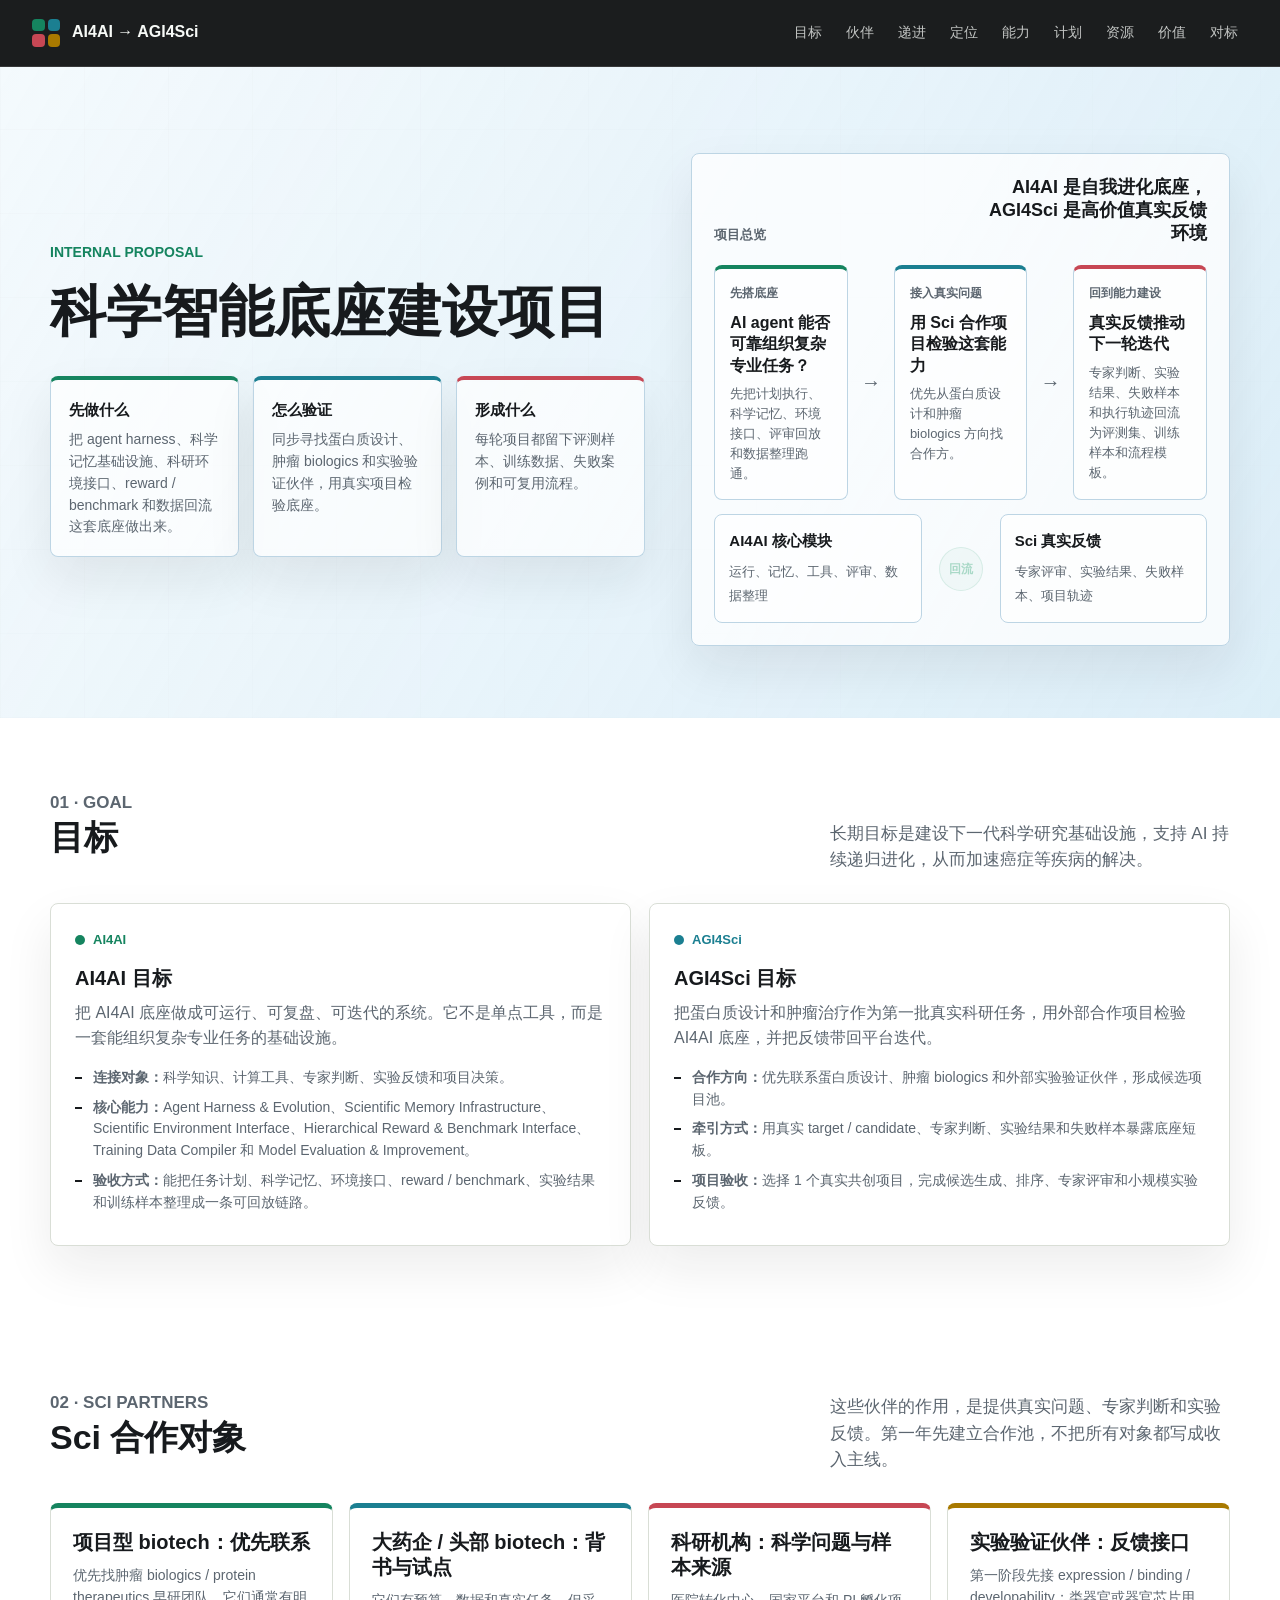
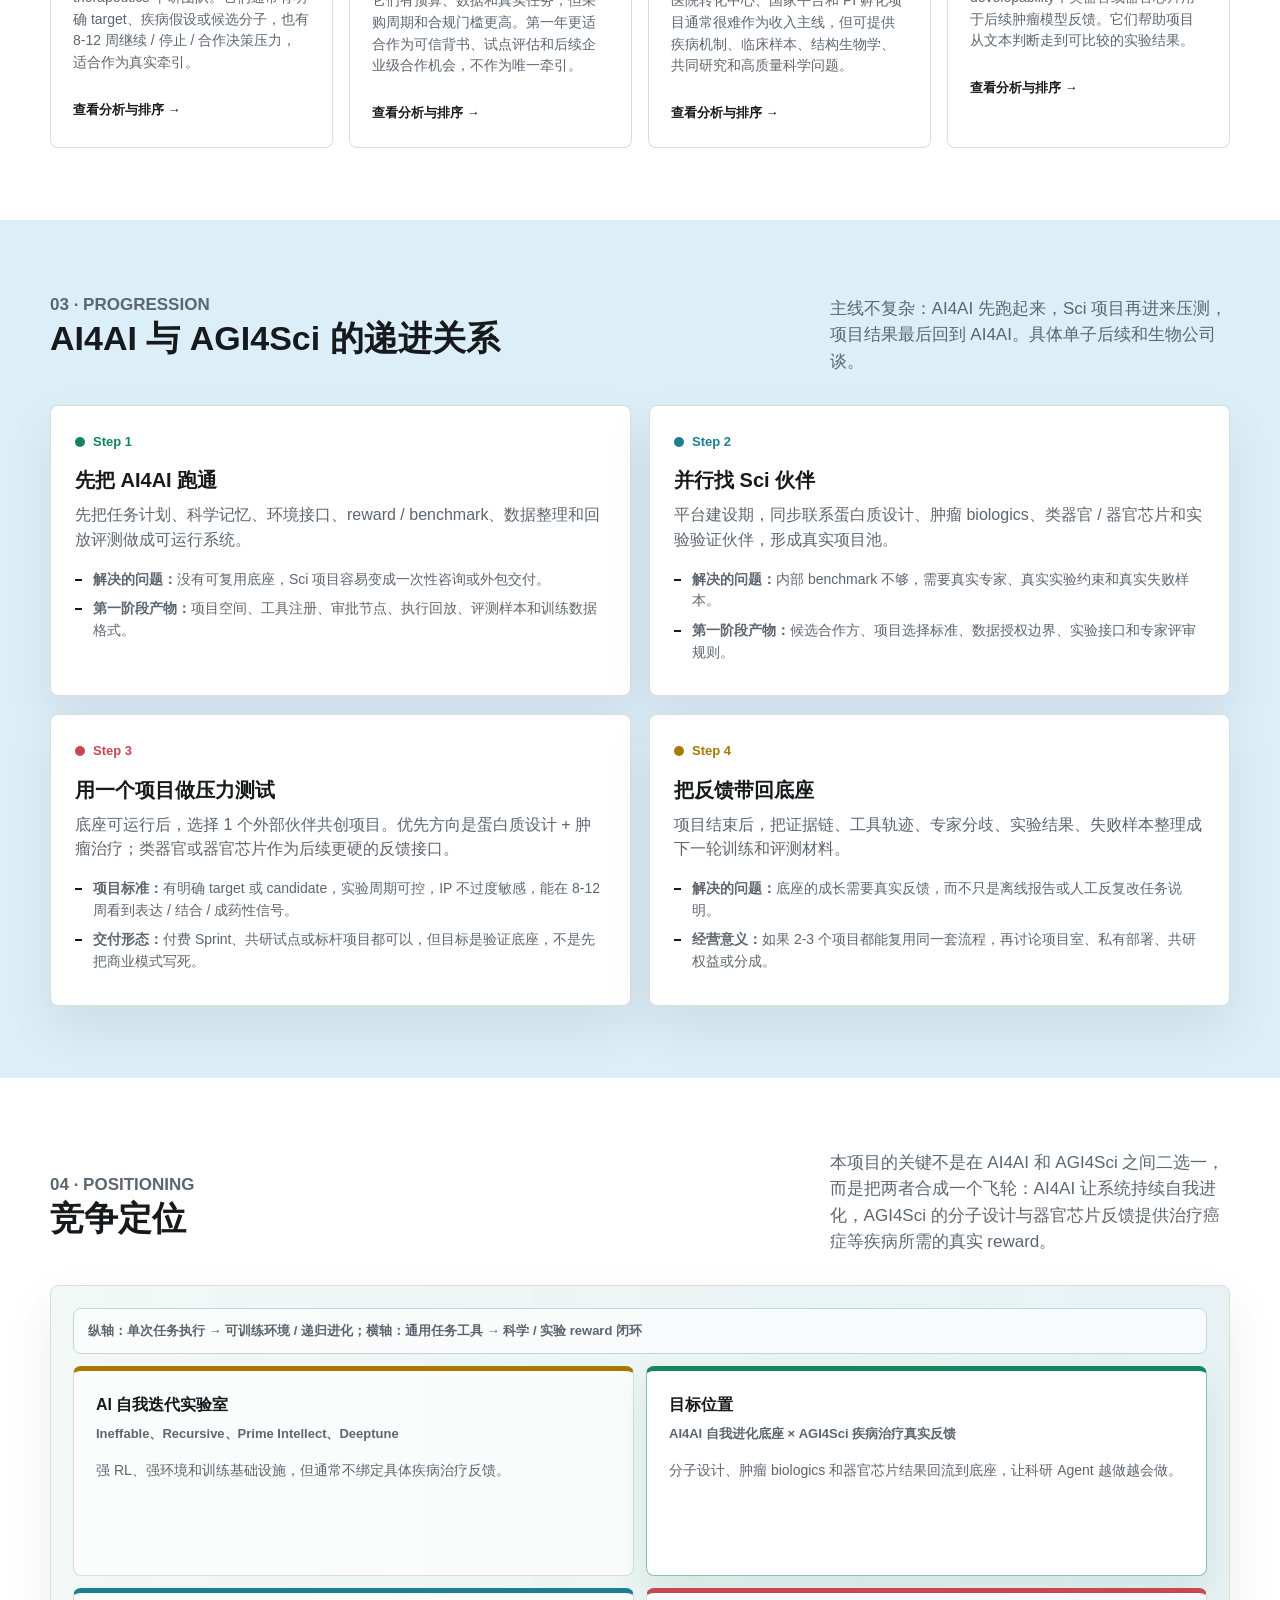
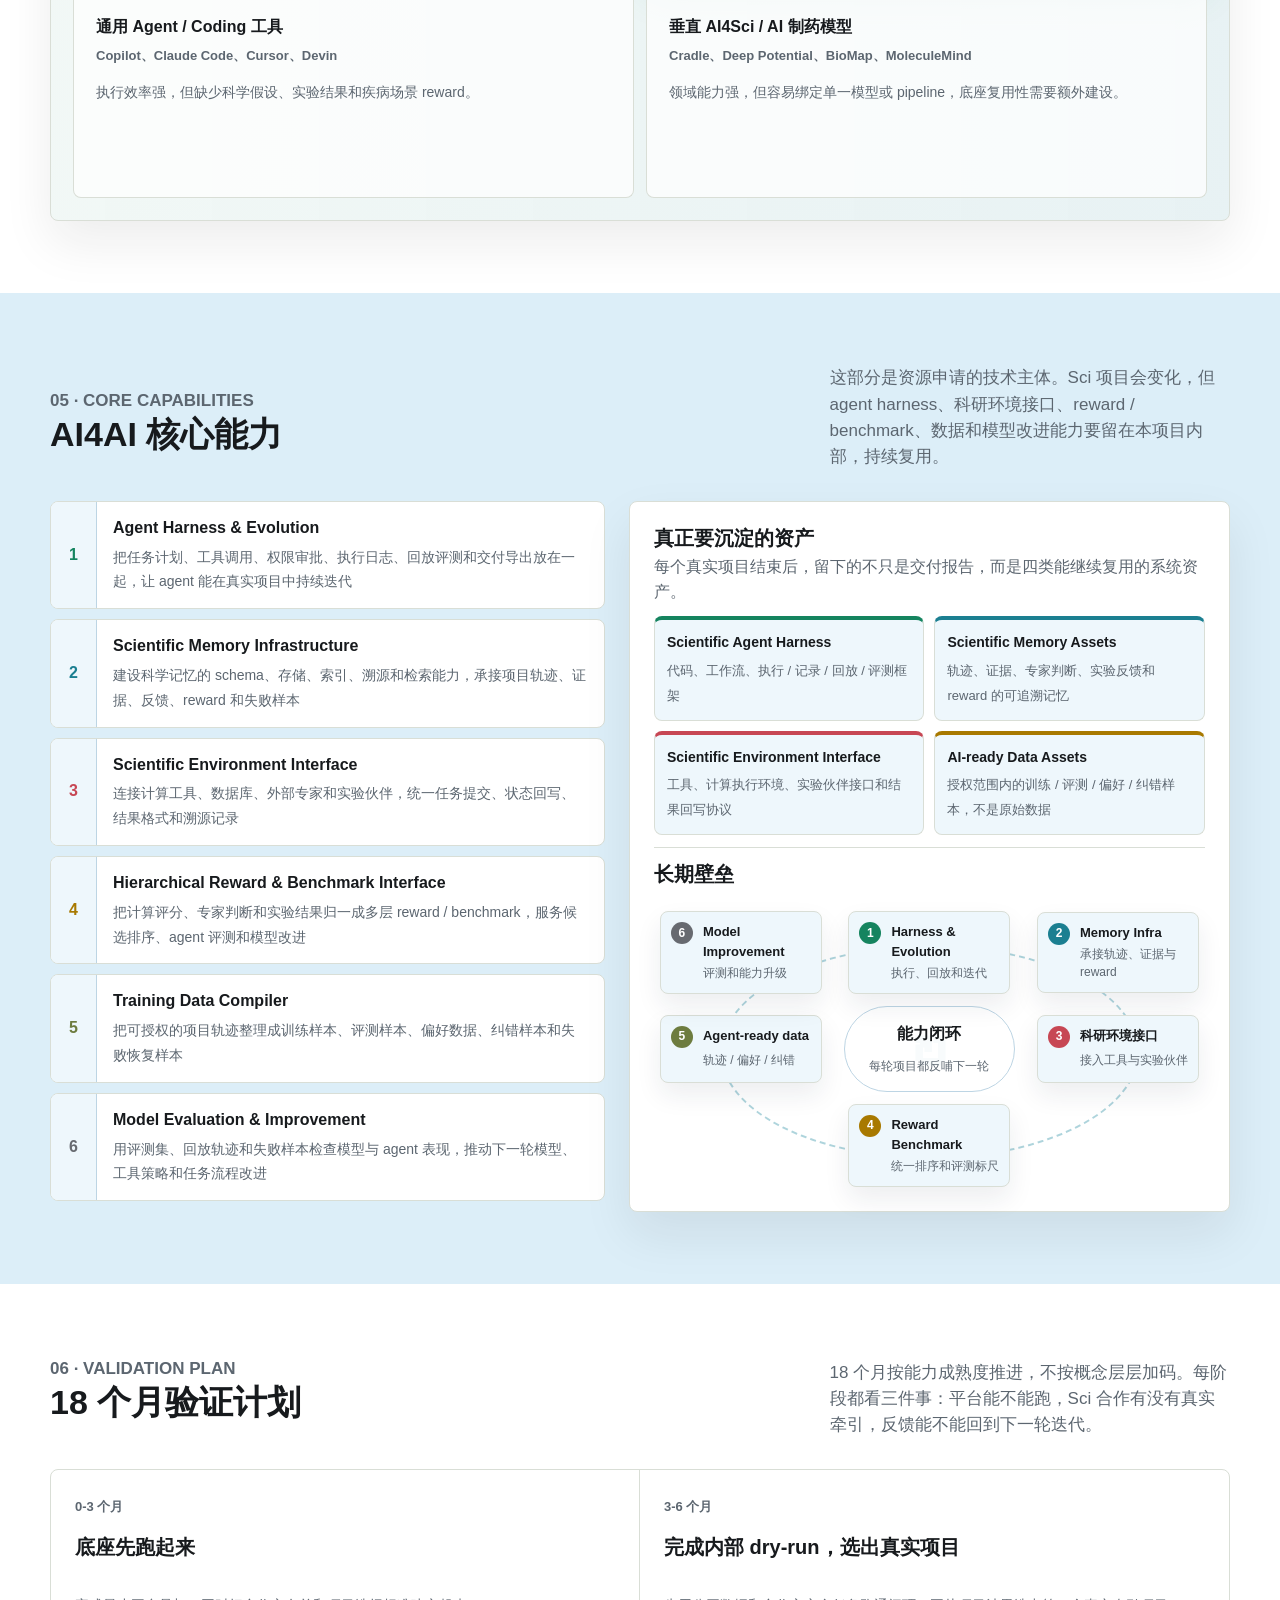
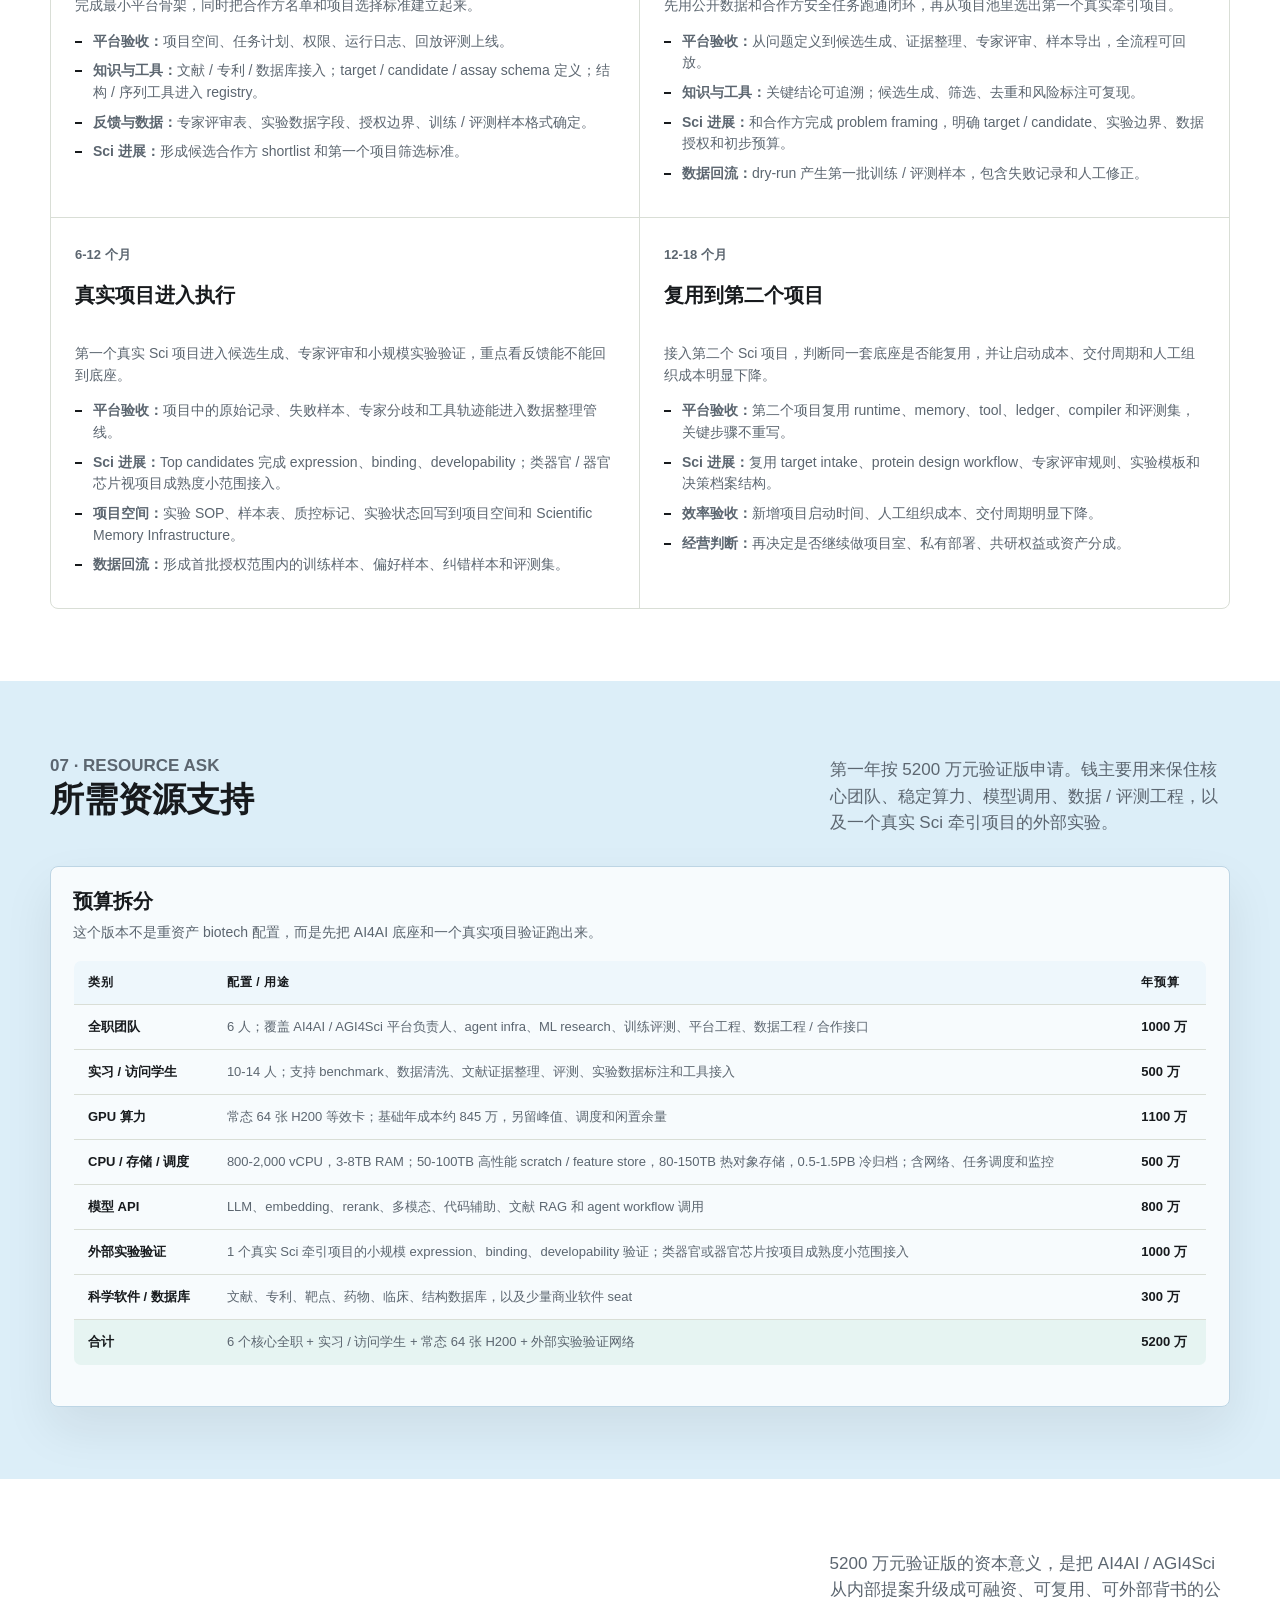
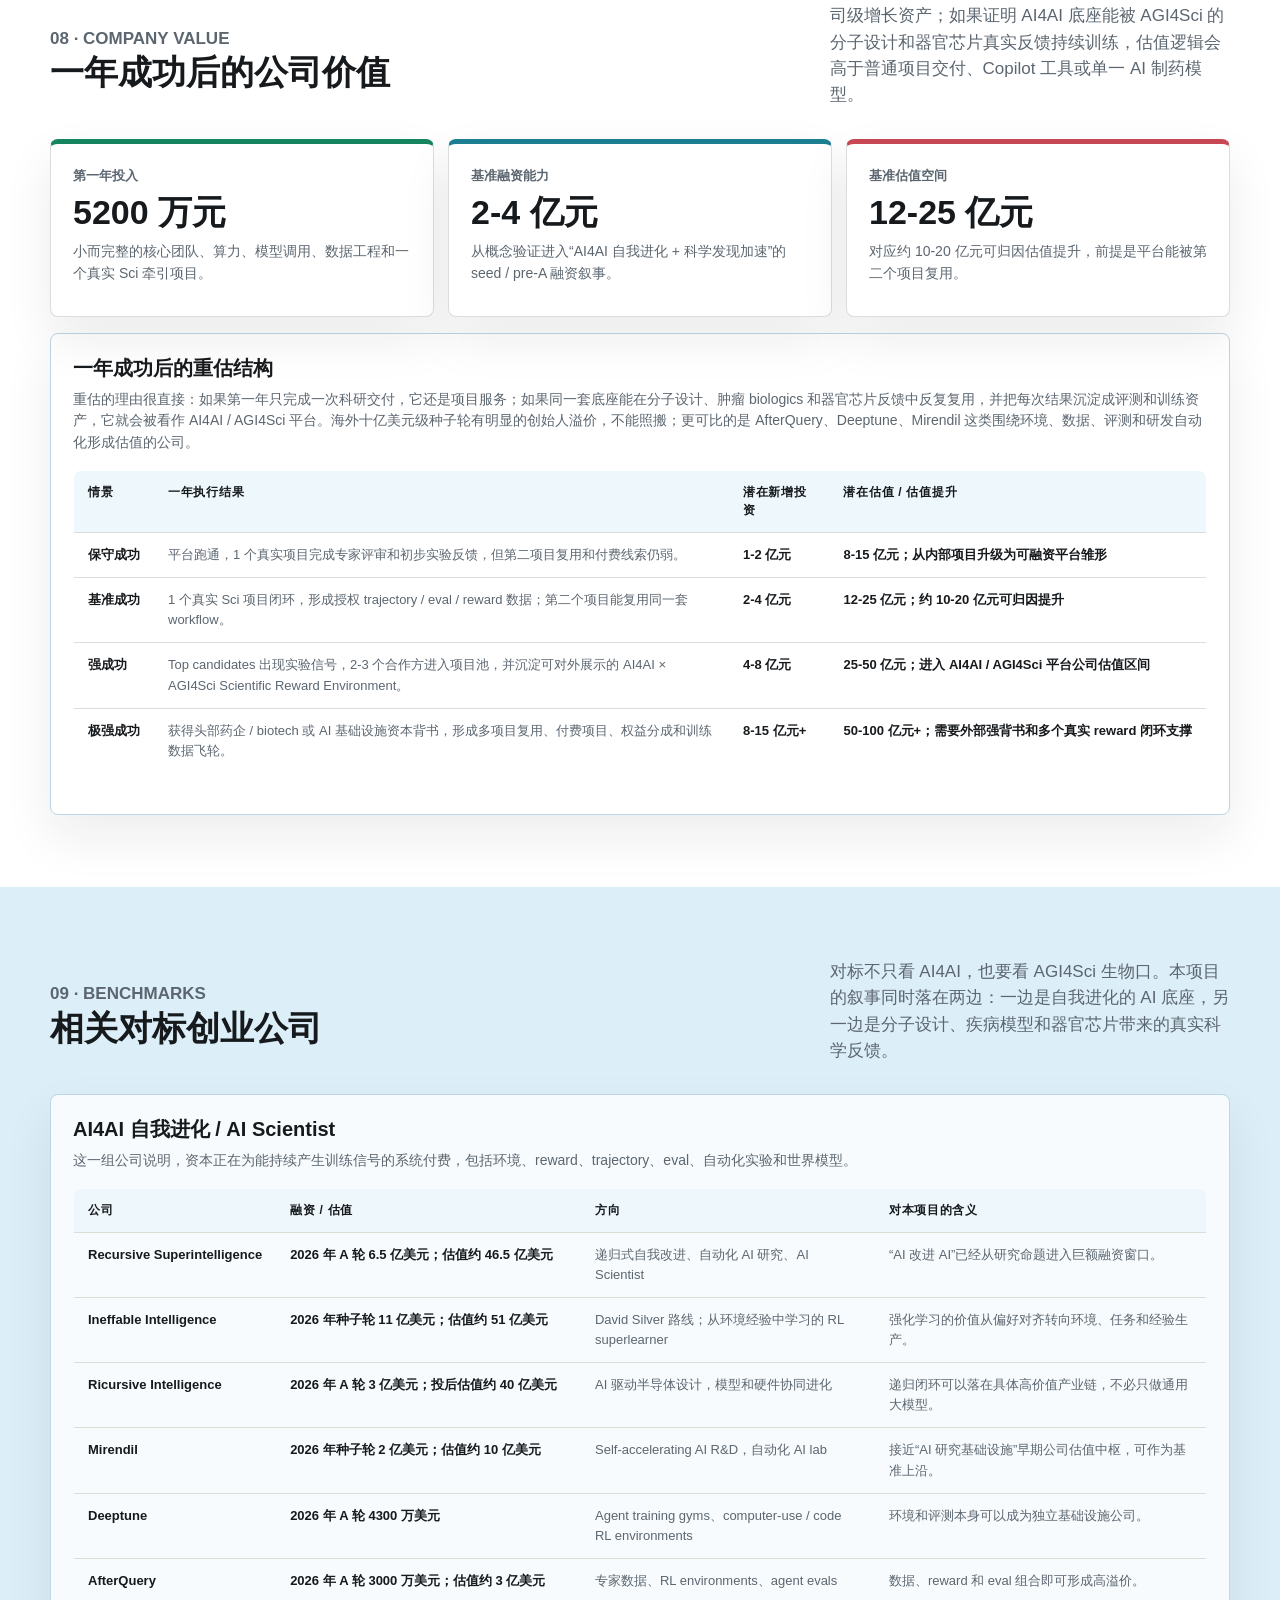
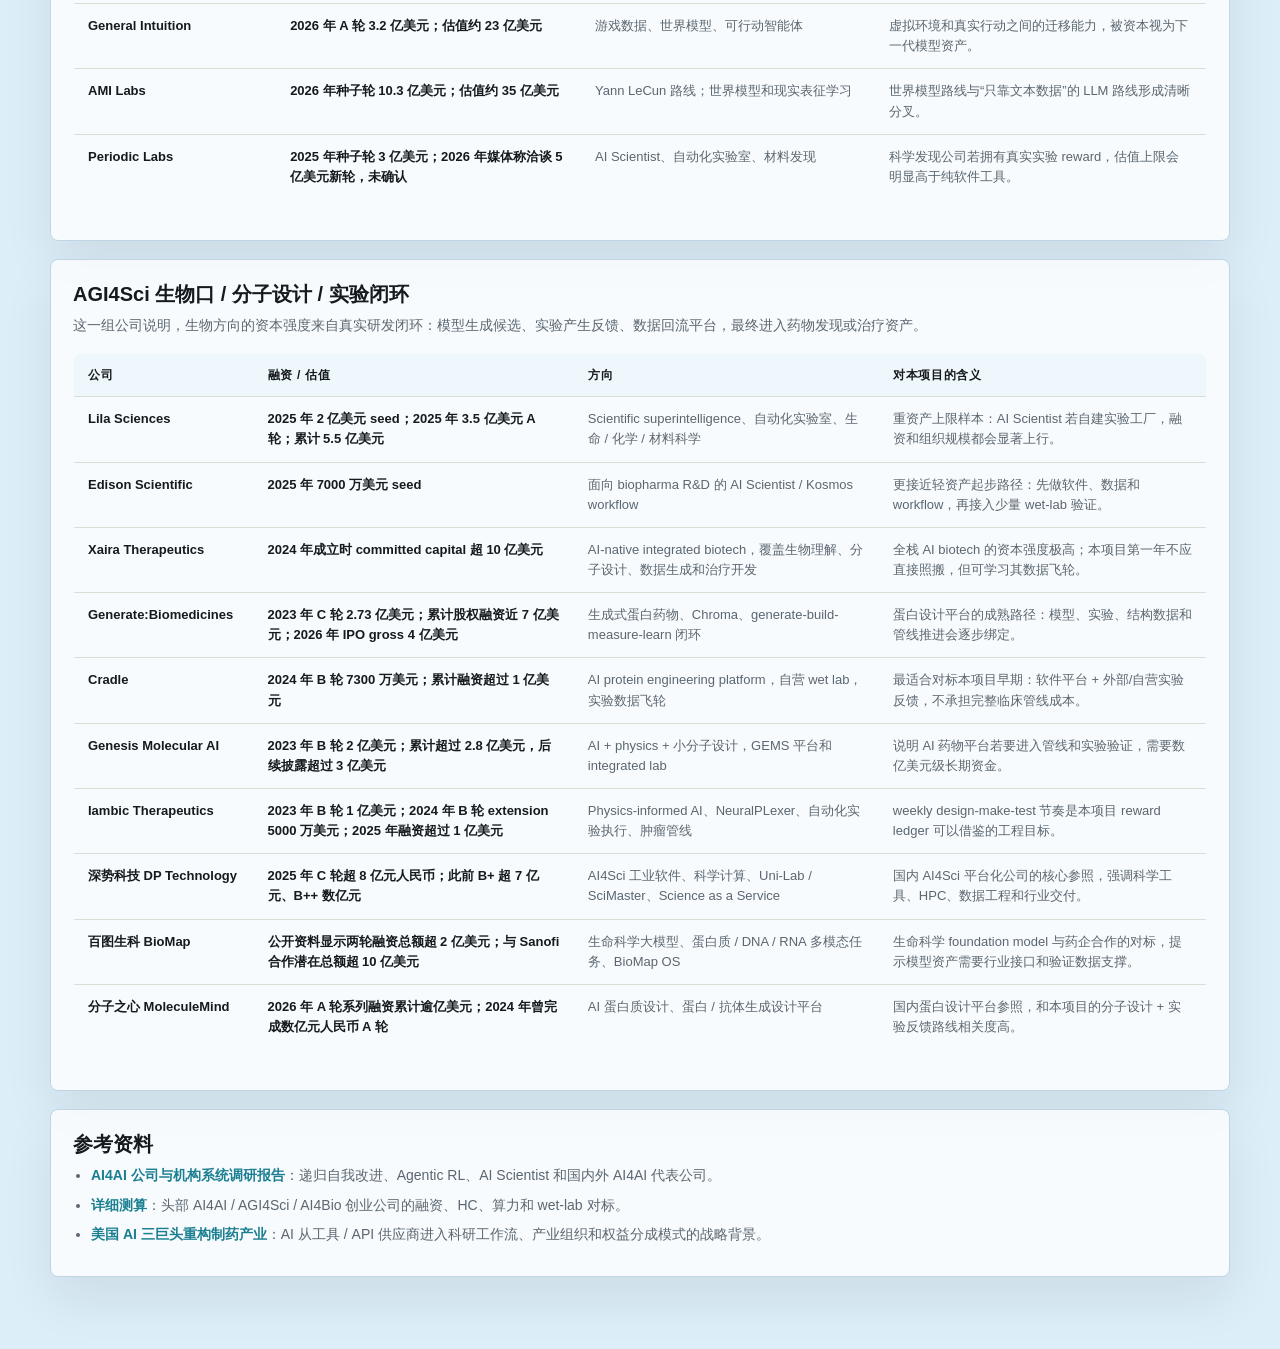
==== commit 76aff192: "Anonymize investor brief branding" ====
--- a/site/index.html
+++ b/site/index.html
@@ -3,7 +3,7 @@
 <head>
   <meta charset="utf-8" />
   <meta name="viewport" content="width=device-width, initial-scale=1" />
-  <title>衔远科学智能底座建设项目 | Internal Brief</title>
+  <title>科学智能底座建设项目 | Internal Brief</title>
   <link rel="stylesheet" href="assets/investor-layout.css" />
 </head>
 <body>
@@ -31,7 +31,7 @@
         <div class="inner hero-grid">
           <div>
             <p class="eyebrow">Internal Proposal</p>
-            <h1 id="hero-title">衔远科学智能底座建设项目</h1>
+            <h1 id="hero-title">科学智能底座建设项目</h1>
             <div class="hero-points" aria-label="核心定义">
               <div class="hero-point">
                 <strong>先做什么</strong>
@@ -103,7 +103,7 @@
             <article class="strategy">
               <span class="tag">AI4AI</span>
               <h3>AI4AI 目标</h3>
-              <p>把衔远自己的 AI4AI 底座做成可运行、可复盘、可迭代的系统。它不是单点工具，而是一套能组织复杂专业任务的基础设施。</p>
+              <p>把 AI4AI 底座做成可运行、可复盘、可迭代的系统。它不是单点工具，而是一套能组织复杂专业任务的基础设施。</p>
               <ul>
                 <li><b>连接对象：</b>科学知识、计算工具、专家判断、实验反馈和项目决策。</li>
                 <li><b>核心能力：</b>Agent Harness &amp; Evolution、Scientific Memory Infrastructure、Scientific Environment Interface、Hierarchical Reward &amp; Benchmark Interface、Training Data Compiler 和 Model Evaluation &amp; Improvement。</li>
@@ -228,8 +228,7 @@
               <p class="eyebrow">04 · Positioning</p>
               <h2 id="positioning-title">竞争定位</h2>
             </div>
-            <p>
-              衔远的关键不是在 AI4AI 和 AGI4Sci 之间二选一，而是把两者合成一个飞轮：AI4AI 让系统持续自我进化，AGI4Sci 的分子设计与器官芯片反馈提供治疗癌症等疾病所需的真实 reward。
+            <p>本项目的关键不是在 AI4AI 和 AGI4Sci 之间二选一，而是把两者合成一个飞轮：AI4AI 让系统持续自我进化，AGI4Sci 的分子设计与器官芯片反馈提供治疗癌症等疾病所需的真实 reward。
             </p>
           </div>
 
@@ -241,7 +240,7 @@
               <p>强 RL、强环境和训练基础设施，但通常不绑定具体疾病治疗反馈。</p>
             </div>
             <div class="quadrant q2">
-              <b>衔远目标位置</b>
+              <b>目标位置</b>
               <span>AI4AI 自我进化底座 × AGI4Sci 疾病治疗真实反馈</span>
               <p>分子设计、肿瘤 biologics 和器官芯片结果回流到底座，让科研 Agent 越做越会做。</p>
             </div>
@@ -267,7 +266,7 @@
               <h2 id="architecture-title">AI4AI 核心能力</h2>
             </div>
             <p>
-              这部分是资源申请的技术主体。Sci 项目会变化，但 agent harness、科研环境接口、reward / benchmark、数据和模型改进能力要留在衔远内部，持续复用。
+              这部分是资源申请的技术主体。Sci 项目会变化，但 agent harness、科研环境接口、reward / benchmark、数据和模型改进能力要留在本项目内部，持续复用。
             </p>
           </div>
 
@@ -548,7 +547,7 @@
               <h2 id="benchmarks-title">相关对标创业公司</h2>
             </div>
             <p>
-              对标不只看 AI4AI，也要看 AGI4Sci 生物口。衔远的叙事同时落在两边：一边是自我进化的 AI 底座，另一边是分子设计、疾病模型和器官芯片带来的真实科学反馈。
+              对标不只看 AI4AI，也要看 AGI4Sci 生物口。本项目的叙事同时落在两边：一边是自我进化的 AI 底座，另一边是分子设计、疾病模型和器官芯片带来的真实科学反馈。
             </p>
           </div>
 
@@ -563,7 +562,7 @@
                   <th>公司</th>
                   <th>融资 / 估值</th>
                   <th>方向</th>
-                  <th>对衔远的含义</th>
+                  <th>对本项目的含义</th>
                 </tr>
               </thead>
               <tbody>
@@ -636,7 +635,7 @@
                   <th>公司</th>
                   <th>融资 / 估值</th>
                   <th>方向</th>
-                  <th>对衔远的含义</th>
+                  <th>对本项目的含义</th>
                 </tr>
               </thead>
               <tbody>
@@ -656,7 +655,7 @@
                   <td>Xaira Therapeutics</td>
                   <td>2024 年成立时 committed capital 超 10 亿美元</td>
                   <td>AI-native integrated biotech，覆盖生物理解、分子设计、数据生成和治疗开发</td>
-                  <td>全栈 AI biotech 的资本强度极高；衔远第一年不应直接照搬，但可学习其数据飞轮。</td>
+                  <td>全栈 AI biotech 的资本强度极高；本项目第一年不应直接照搬，但可学习其数据飞轮。</td>
                 </tr>
                 <tr>
                   <td>Generate:Biomedicines</td>
@@ -668,7 +667,7 @@
                   <td>Cradle</td>
                   <td>2024 年 B 轮 7300 万美元；累计融资超过 1 亿美元</td>
                   <td>AI protein engineering platform，自营 wet lab，实验数据飞轮</td>
-                  <td>最适合对标衔远早期：软件平台 + 外部/自营实验反馈，不承担完整临床管线成本。</td>
+                  <td>最适合对标本项目早期：软件平台 + 外部/自营实验反馈，不承担完整临床管线成本。</td>
                 </tr>
                 <tr>
                   <td>Genesis Molecular AI</td>
@@ -680,7 +679,7 @@
                   <td>Iambic Therapeutics</td>
                   <td>2023 年 B 轮 1 亿美元；2024 年 B 轮 extension 5000 万美元；2025 年融资超过 1 亿美元</td>
                   <td>Physics-informed AI、NeuralPLexer、自动化实验执行、肿瘤管线</td>
-                  <td>weekly design-make-test 节奏是衔远 reward ledger 可以借鉴的工程目标。</td>
+                  <td>weekly design-make-test 节奏是本项目 reward ledger 可以借鉴的工程目标。</td>
                 </tr>
                 <tr>
                   <td>深势科技 DP Technology</td>
@@ -698,7 +697,7 @@
                   <td>分子之心 MoleculeMind</td>
                   <td>2026 年 A 轮系列融资累计逾亿美元；2024 年曾完成数亿元人民币 A 轮</td>
                   <td>AI 蛋白质设计、蛋白 / 抗体生成设计平台</td>
-                  <td>国内蛋白设计平台参照，和衔远的分子设计 + 实验反馈路线相关度高。</td>
+                  <td>国内蛋白设计平台参照，和本项目的分子设计 + 实验反馈路线相关度高。</td>
                 </tr>
               </tbody>
             </table>
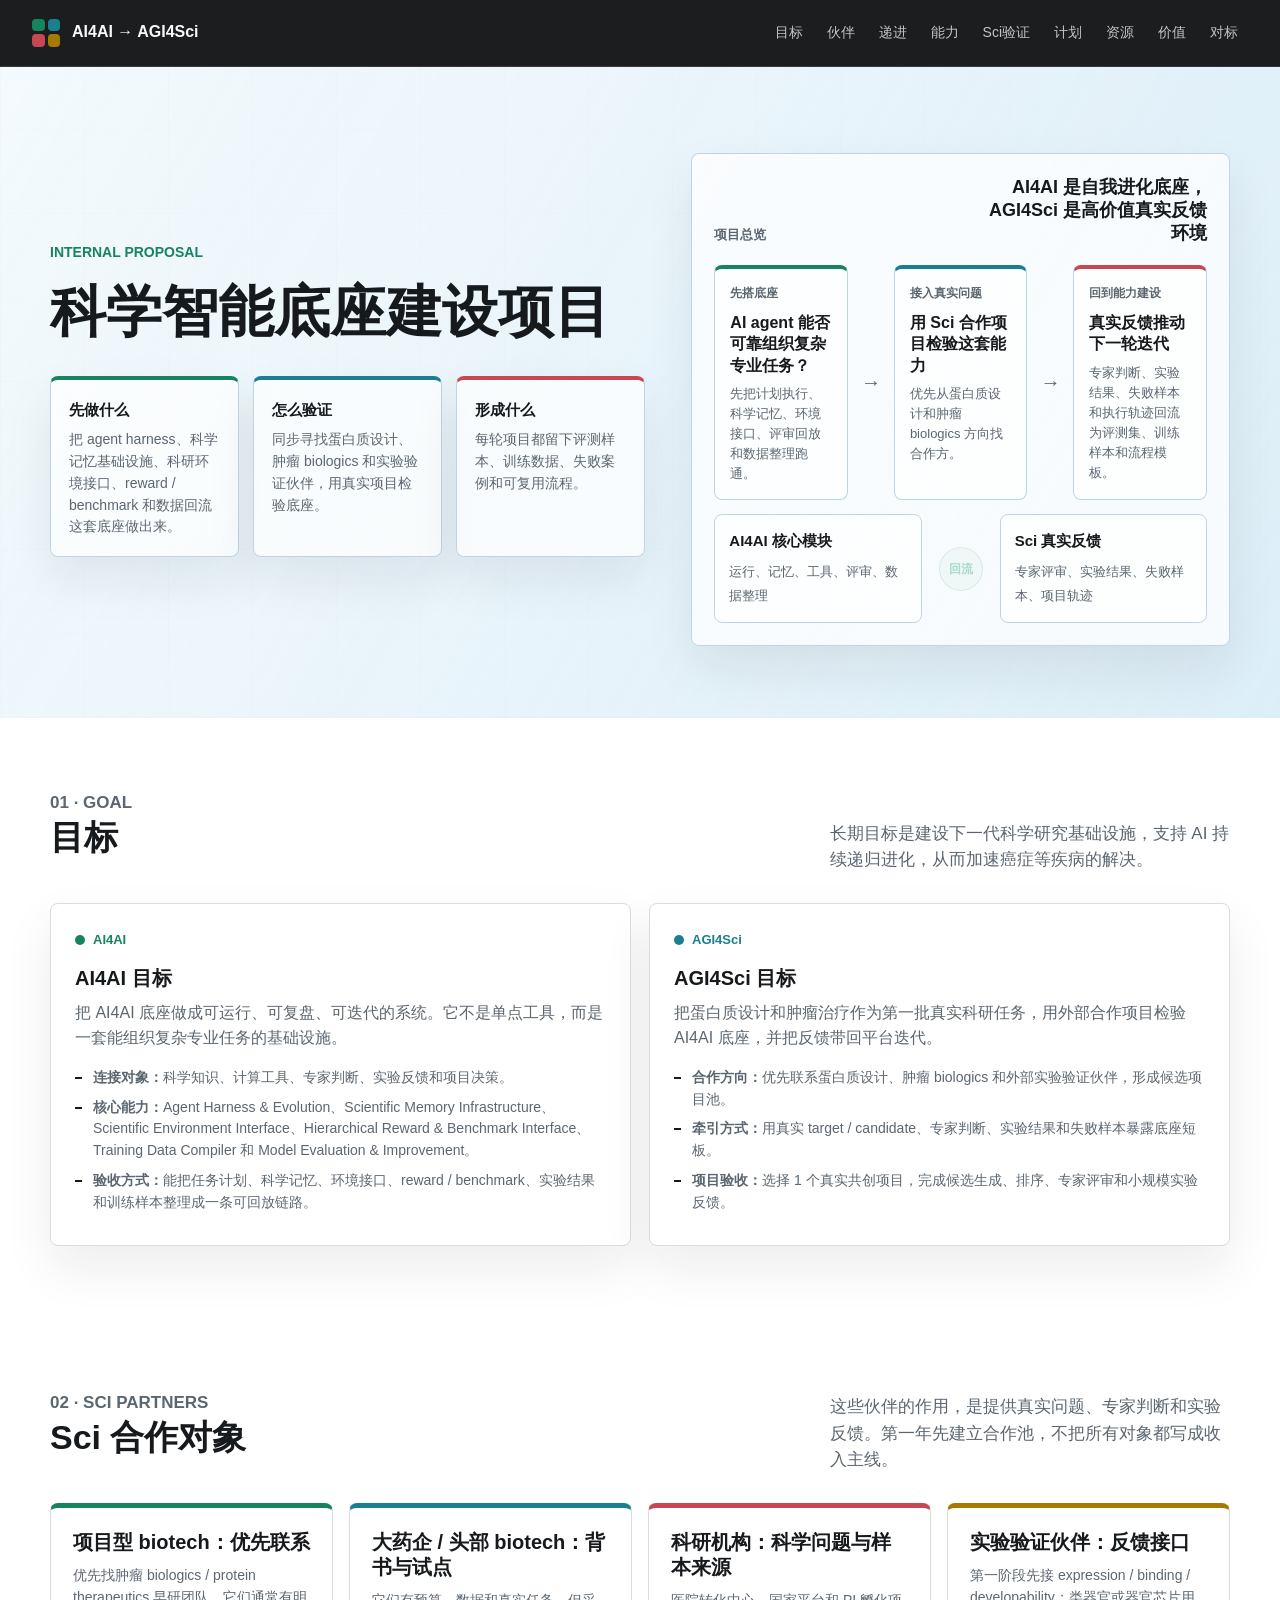
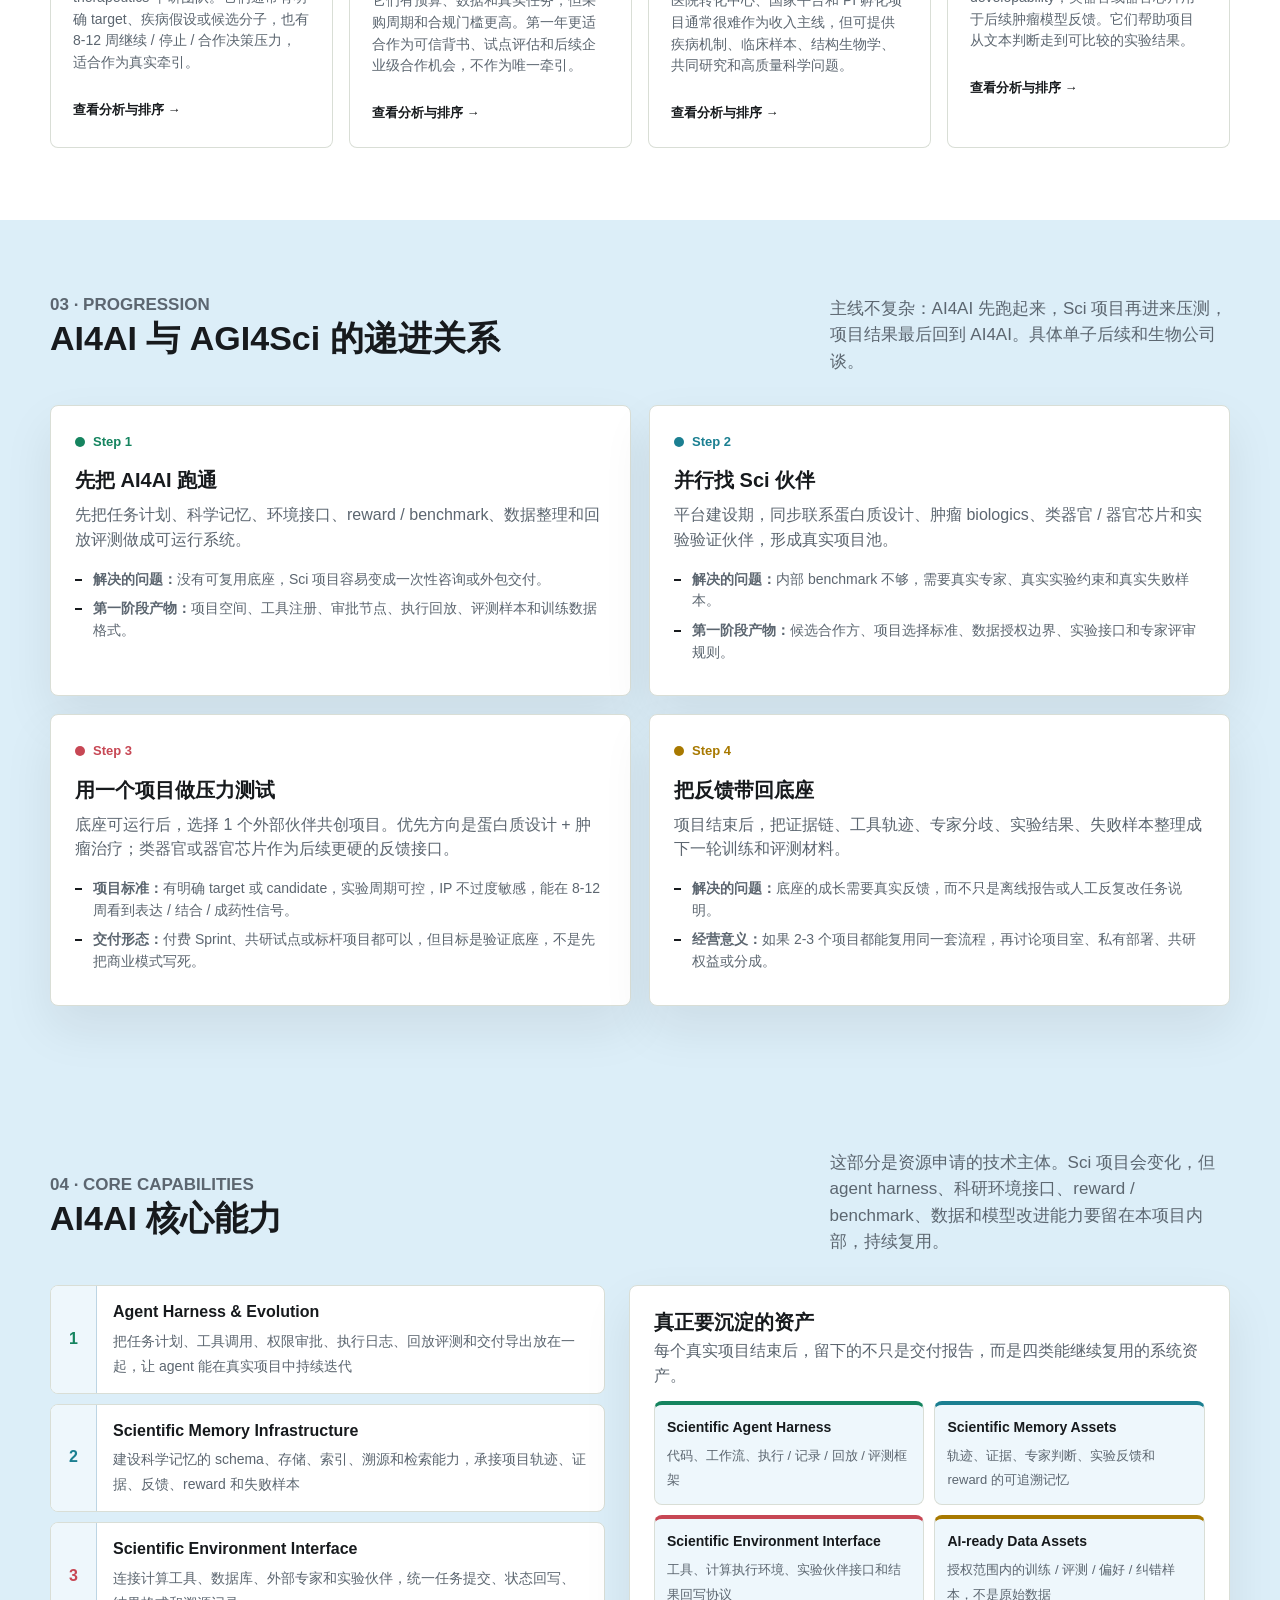
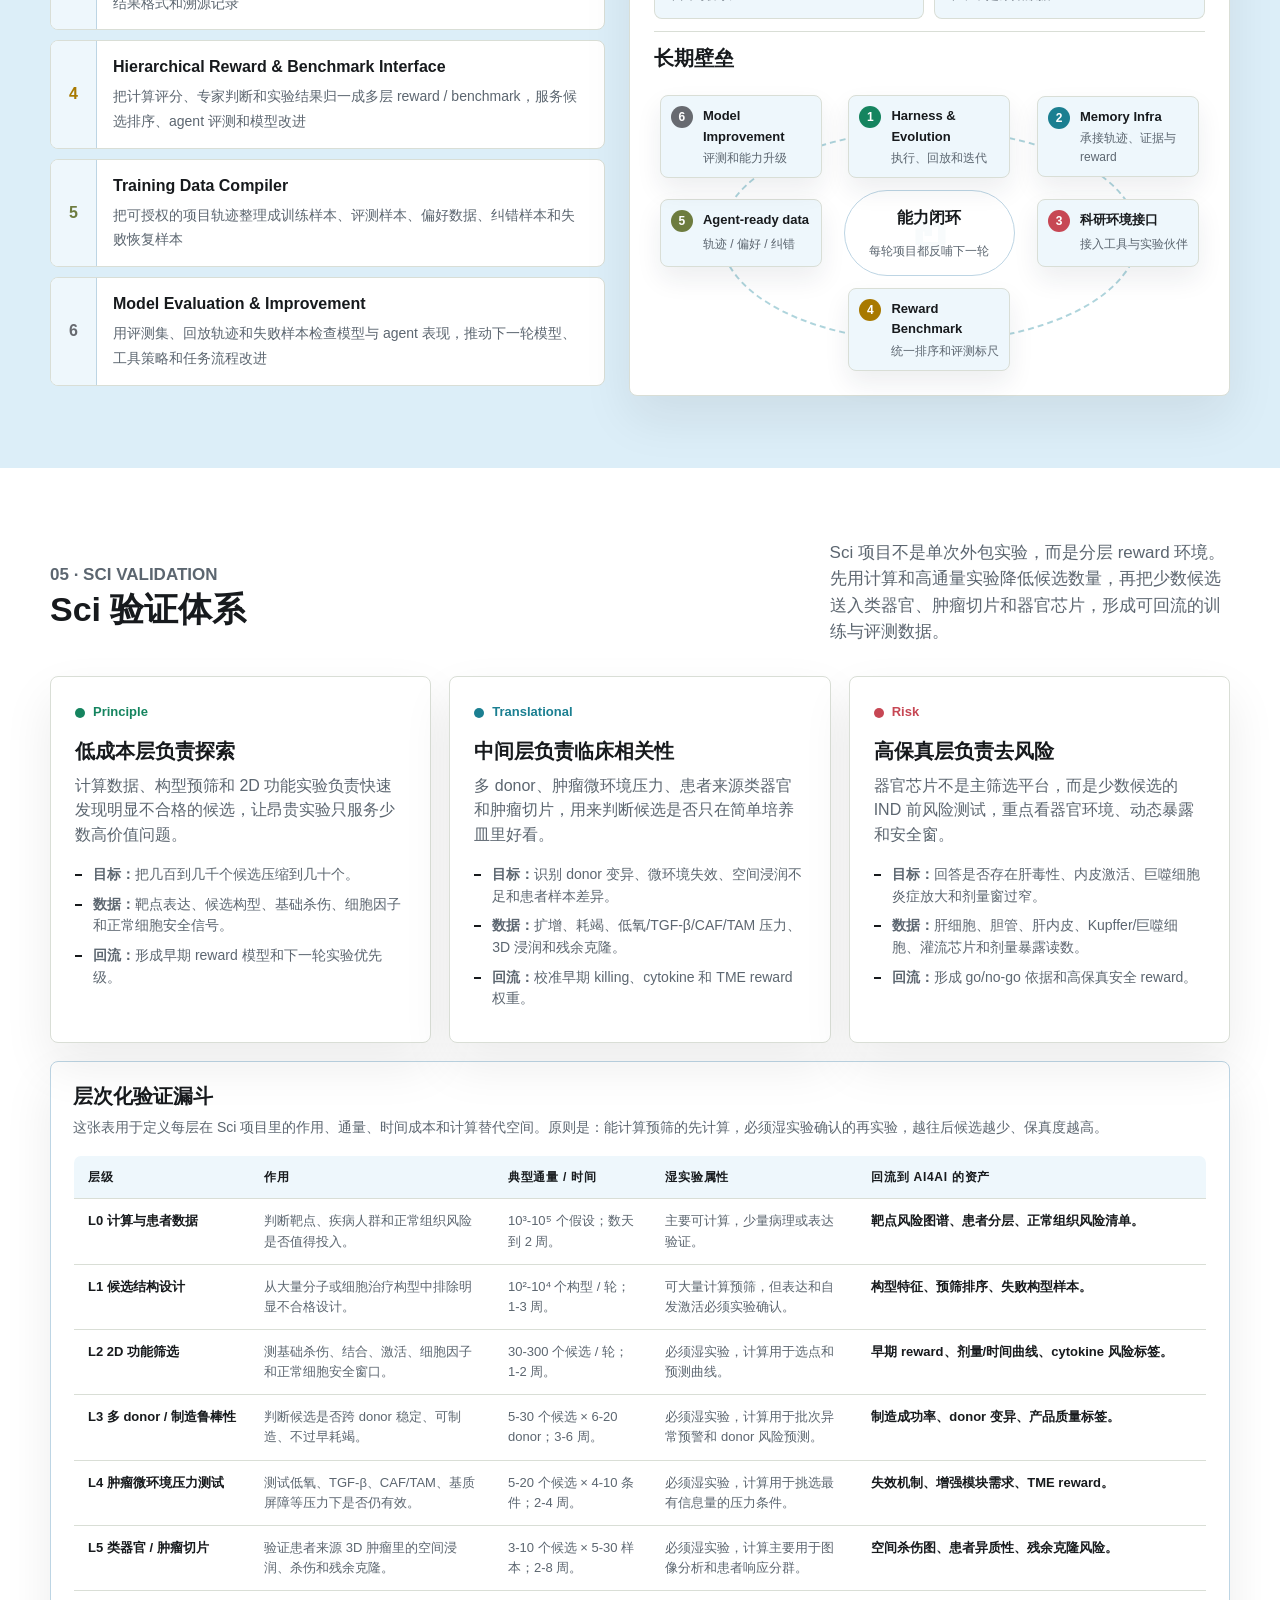
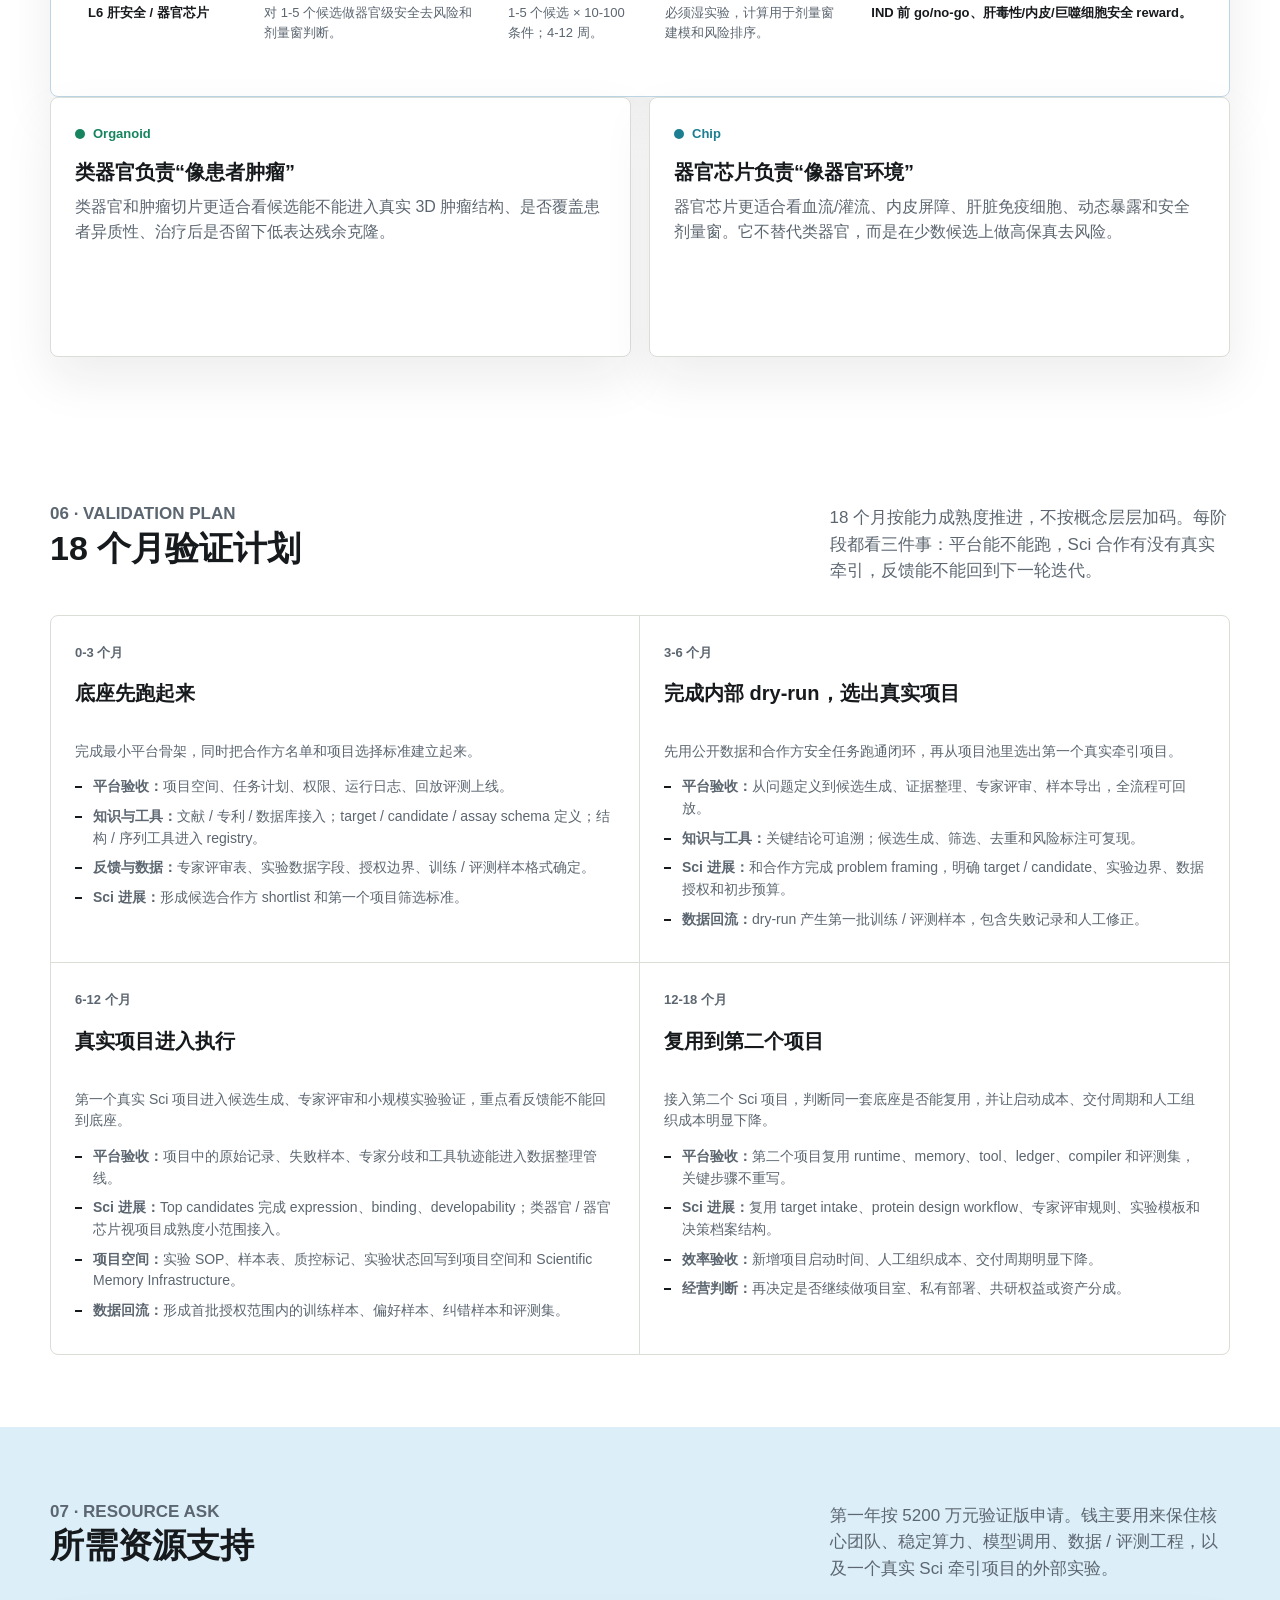
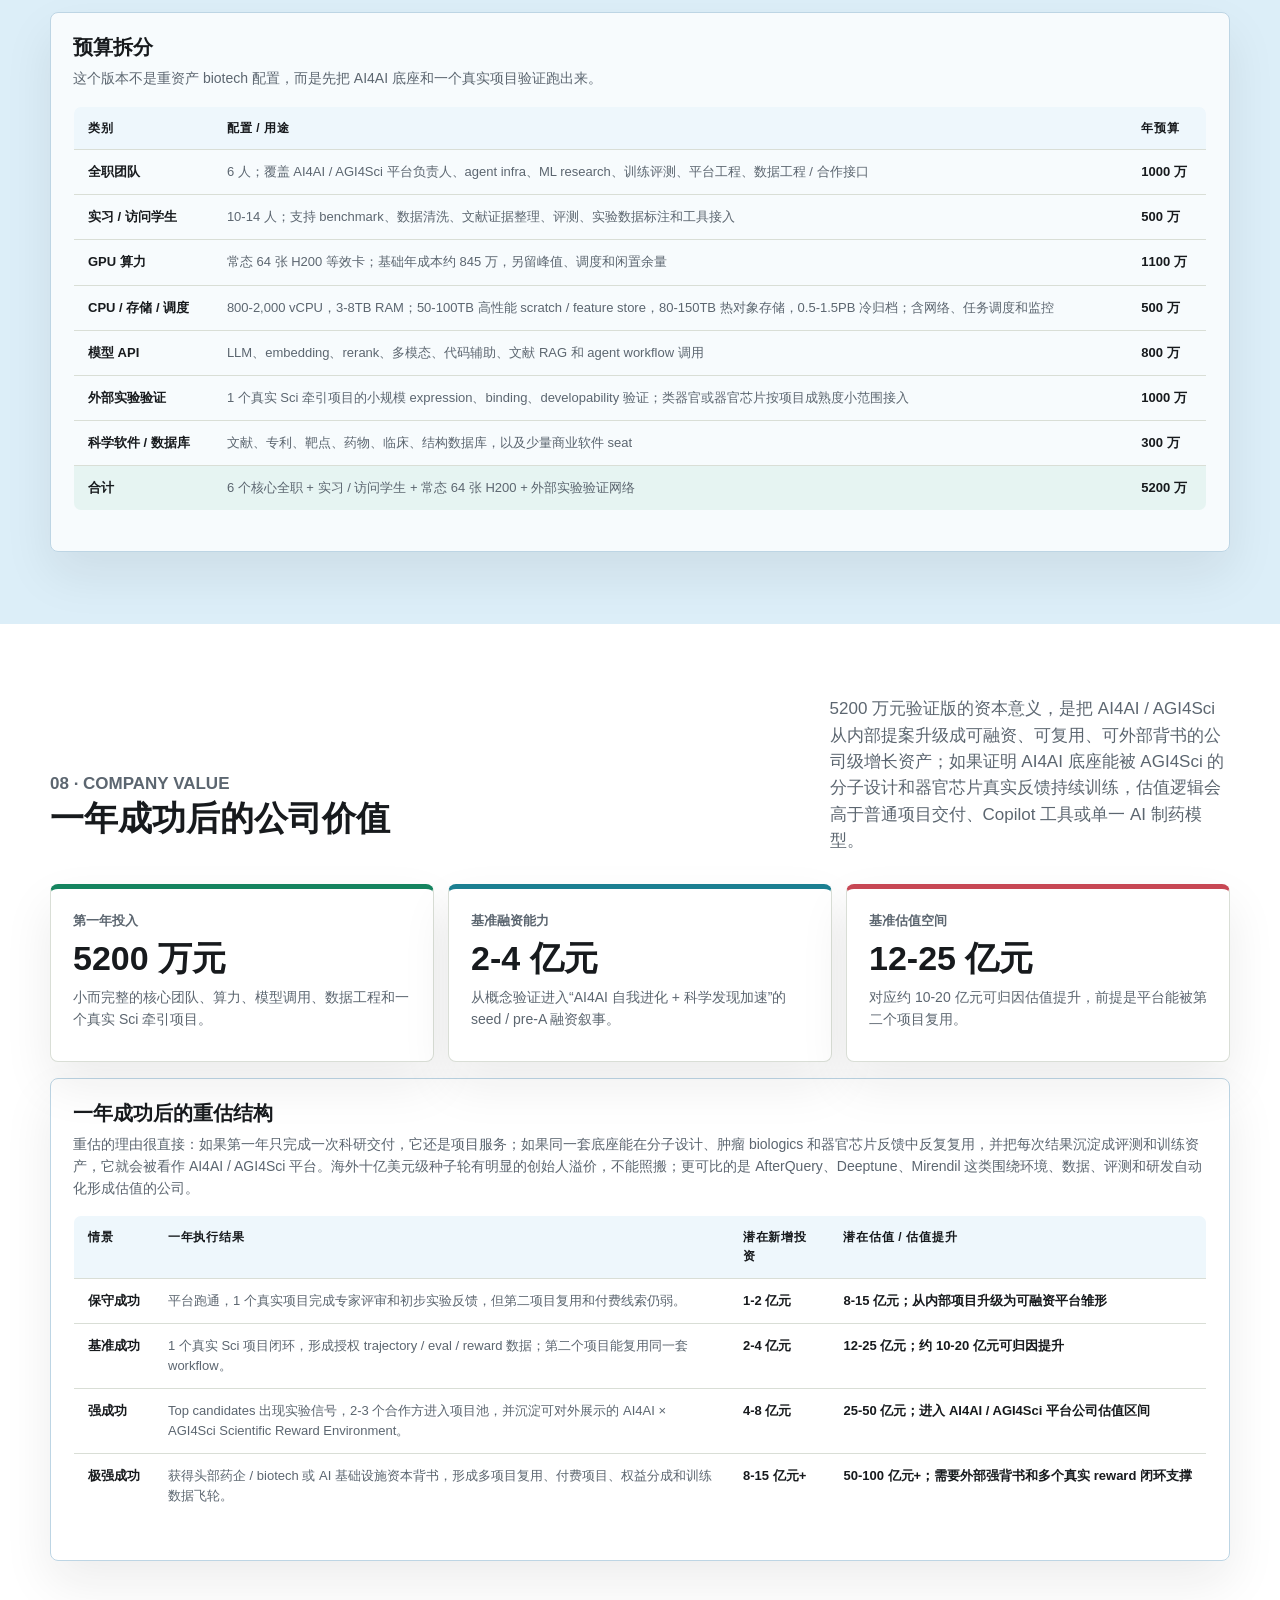
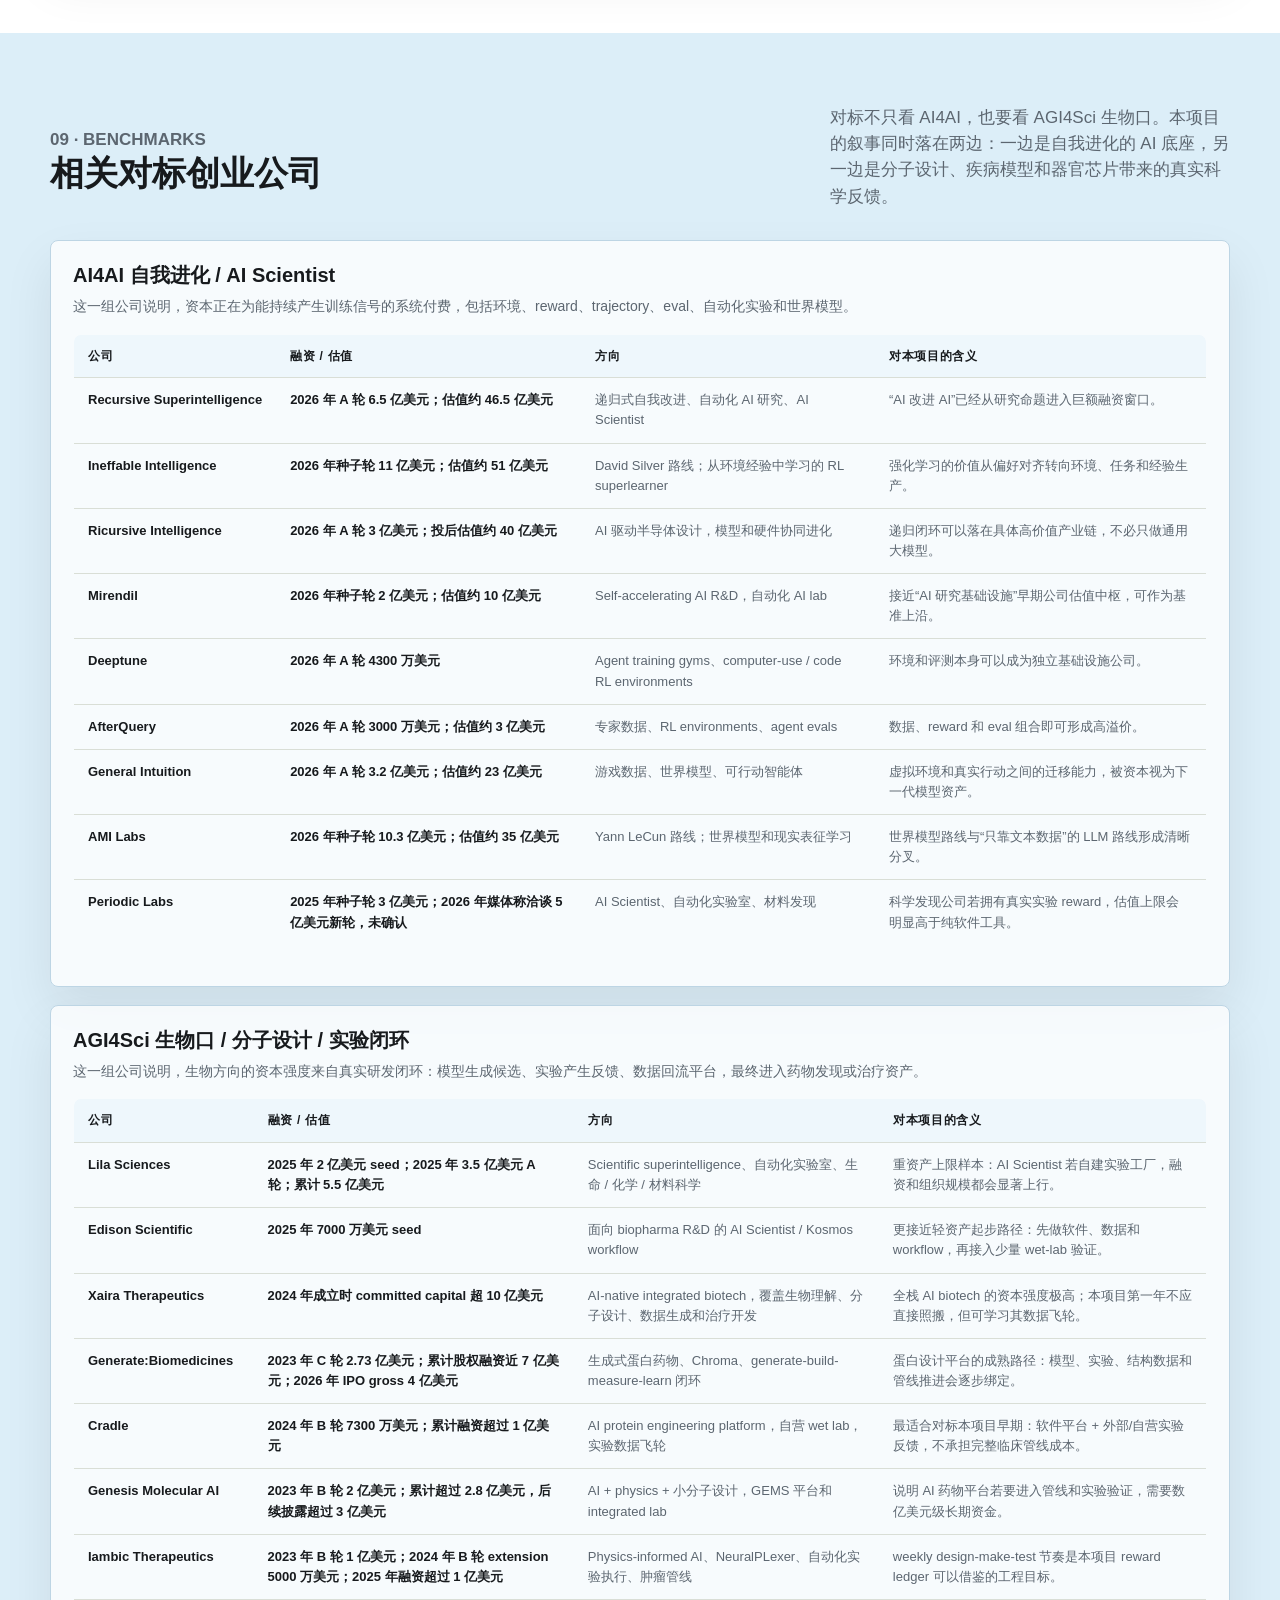
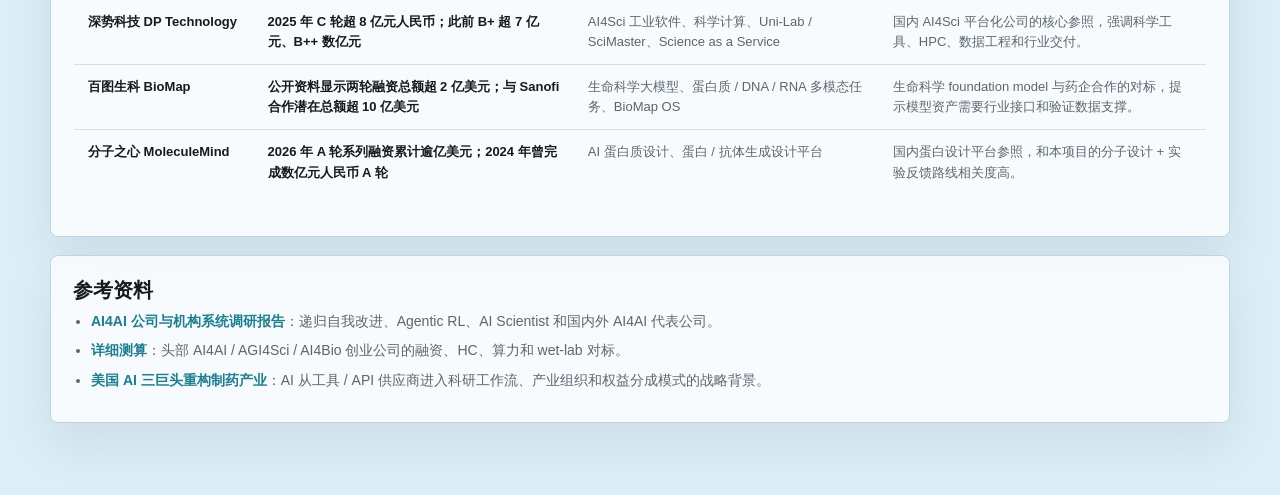
==== commit f3d38200: "Add Sci validation reward system" ====
--- a/site/index.html
+++ b/site/index.html
@@ -17,8 +17,8 @@
         <a href="#goal">目标</a>
         <a href="#users">伙伴</a>
         <a href="#projects">递进</a>
-        <a href="#positioning">定位</a>
         <a href="#architecture">能力</a>
+        <a href="#sci-validation">Sci验证</a>
         <a href="#roadmap">计划</a>
         <a href="#resources">资源</a>
         <a href="#company-value">价值</a>
@@ -221,48 +221,11 @@
         </div>
       </section>
 
-      <section id="positioning" class="section white" aria-labelledby="positioning-title">
-        <div class="inner">
-          <div class="section-heading">
-            <div>
-              <p class="eyebrow">04 · Positioning</p>
-              <h2 id="positioning-title">竞争定位</h2>
-            </div>
-            <p>本项目的关键不是在 AI4AI 和 AGI4Sci 之间二选一，而是把两者合成一个飞轮：AI4AI 让系统持续自我进化，AGI4Sci 的分子设计与器官芯片反馈提供治疗癌症等疾病所需的真实 reward。
-            </p>
-          </div>
-
-          <div class="positioning-chart" aria-label="AI4AI 与 AGI4Sci 竞争定位图">
-            <div class="axis-note">纵轴：单次任务执行 → 可训练环境 / 递归进化；横轴：通用任务工具 → 科学 / 实验 reward 闭环</div>
-            <div class="quadrant q1">
-              <b>AI 自我迭代实验室</b>
-              <span>Ineffable、Recursive、Prime Intellect、Deeptune</span>
-              <p>强 RL、强环境和训练基础设施，但通常不绑定具体疾病治疗反馈。</p>
-            </div>
-            <div class="quadrant q2">
-              <b>目标位置</b>
-              <span>AI4AI 自我进化底座 × AGI4Sci 疾病治疗真实反馈</span>
-              <p>分子设计、肿瘤 biologics 和器官芯片结果回流到底座，让科研 Agent 越做越会做。</p>
-            </div>
-            <div class="quadrant q3">
-              <b>通用 Agent / Coding 工具</b>
-              <span>Copilot、Claude Code、Cursor、Devin</span>
-              <p>执行效率强，但缺少科学假设、实验结果和疾病场景 reward。</p>
-            </div>
-            <div class="quadrant q4">
-              <b>垂直 AI4Sci / AI 制药模型</b>
-              <span>Cradle、Deep Potential、BioMap、MoleculeMind</span>
-              <p>领域能力强，但容易绑定单一模型或 pipeline，底座复用性需要额外建设。</p>
-            </div>
-          </div>
-        </div>
-      </section>
-
       <section id="architecture" class="section alt" aria-labelledby="architecture-title">
         <div class="inner">
           <div class="section-heading">
             <div>
-              <p class="eyebrow">05 · Core Capabilities</p>
+              <p class="eyebrow">04 · Core Capabilities</p>
               <h2 id="architecture-title">AI4AI 核心能力</h2>
             </div>
             <p>
@@ -329,6 +292,138 @@
         </div>
       </section>
 
+      <section id="sci-validation" class="section white" aria-labelledby="sci-validation-title">
+        <div class="inner">
+          <div class="section-heading">
+            <div>
+              <p class="eyebrow">05 · Sci Validation</p>
+              <h2 id="sci-validation-title">Sci 验证体系</h2>
+            </div>
+            <p>
+              Sci 项目不是单次外包实验，而是分层 reward 环境。先用计算和高通量实验降低候选数量，再把少数候选送入类器官、肿瘤切片和器官芯片，形成可回流的训练与评测数据。
+            </p>
+          </div>
+
+          <div class="strategy-grid">
+            <article class="strategy">
+              <span class="tag">Principle</span>
+              <h3>低成本层负责探索</h3>
+              <p>计算数据、构型预筛和 2D 功能实验负责快速发现明显不合格的候选，让昂贵实验只服务少数高价值问题。</p>
+              <ul>
+                <li><b>目标：</b>把几百到几千个候选压缩到几十个。</li>
+                <li><b>数据：</b>靶点表达、候选构型、基础杀伤、细胞因子和正常细胞安全信号。</li>
+                <li><b>回流：</b>形成早期 reward 模型和下一轮实验优先级。</li>
+              </ul>
+            </article>
+
+            <article class="strategy">
+              <span class="tag">Translational</span>
+              <h3>中间层负责临床相关性</h3>
+              <p>多 donor、肿瘤微环境压力、患者来源类器官和肿瘤切片，用来判断候选是否只在简单培养皿里好看。</p>
+              <ul>
+                <li><b>目标：</b>识别 donor 变异、微环境失效、空间浸润不足和患者样本差异。</li>
+                <li><b>数据：</b>扩增、耗竭、低氧/TGF-β/CAF/TAM 压力、3D 浸润和残余克隆。</li>
+                <li><b>回流：</b>校准早期 killing、cytokine 和 TME reward 权重。</li>
+              </ul>
+            </article>
+
+            <article class="strategy">
+              <span class="tag">Risk</span>
+              <h3>高保真层负责去风险</h3>
+              <p>器官芯片不是主筛选平台，而是少数候选的 IND 前风险测试，重点看器官环境、动态暴露和安全窗。</p>
+              <ul>
+                <li><b>目标：</b>回答是否存在肝毒性、内皮激活、巨噬细胞炎症放大和剂量窗过窄。</li>
+                <li><b>数据：</b>肝细胞、胆管、肝内皮、Kupffer/巨噬细胞、灌流芯片和剂量暴露读数。</li>
+                <li><b>回流：</b>形成 go/no-go 依据和高保真安全 reward。</li>
+              </ul>
+            </article>
+          </div>
+
+          <div class="resource-note">
+            <h3>层次化验证漏斗</h3>
+            <p>
+              这张表用于定义每层在 Sci 项目里的作用、通量、时间成本和计算替代空间。原则是：能计算预筛的先计算，必须湿实验确认的再实验，越往后候选越少、保真度越高。
+            </p>
+            <table class="budget-table">
+              <thead>
+                <tr>
+                  <th>层级</th>
+                  <th>作用</th>
+                  <th>典型通量 / 时间</th>
+                  <th>湿实验属性</th>
+                  <th>回流到 AI4AI 的资产</th>
+                </tr>
+              </thead>
+              <tbody>
+                <tr>
+                  <td>L0 计算与患者数据</td>
+                  <td>判断靶点、疾病人群和正常组织风险是否值得投入。</td>
+                  <td>10³-10⁵ 个假设；数天到 2 周。</td>
+                  <td>主要可计算，少量病理或表达验证。</td>
+                  <td>靶点风险图谱、患者分层、正常组织风险清单。</td>
+                </tr>
+                <tr>
+                  <td>L1 候选结构设计</td>
+                  <td>从大量分子或细胞治疗构型中排除明显不合格设计。</td>
+                  <td>10²-10⁴ 个构型 / 轮；1-3 周。</td>
+                  <td>可大量计算预筛，但表达和自发激活必须实验确认。</td>
+                  <td>构型特征、预筛排序、失败构型样本。</td>
+                </tr>
+                <tr>
+                  <td>L2 2D 功能筛选</td>
+                  <td>测基础杀伤、结合、激活、细胞因子和正常细胞安全窗口。</td>
+                  <td>30-300 个候选 / 轮；1-2 周。</td>
+                  <td>必须湿实验，计算用于选点和预测曲线。</td>
+                  <td>早期 reward、剂量/时间曲线、cytokine 风险标签。</td>
+                </tr>
+                <tr>
+                  <td>L3 多 donor / 制造鲁棒性</td>
+                  <td>判断候选是否跨 donor 稳定、可制造、不过早耗竭。</td>
+                  <td>5-30 个候选 × 6-20 donor；3-6 周。</td>
+                  <td>必须湿实验，计算用于批次异常预警和 donor 风险预测。</td>
+                  <td>制造成功率、donor 变异、产品质量标签。</td>
+                </tr>
+                <tr>
+                  <td>L4 肿瘤微环境压力测试</td>
+                  <td>测试低氧、TGF-β、CAF/TAM、基质屏障等压力下是否仍有效。</td>
+                  <td>5-20 个候选 × 4-10 条件；2-4 周。</td>
+                  <td>必须湿实验，计算用于挑选最有信息量的压力条件。</td>
+                  <td>失效机制、增强模块需求、TME reward。</td>
+                </tr>
+                <tr>
+                  <td>L5 类器官 / 肿瘤切片</td>
+                  <td>验证患者来源 3D 肿瘤里的空间浸润、杀伤和残余克隆。</td>
+                  <td>3-10 个候选 × 5-30 样本；2-8 周。</td>
+                  <td>必须湿实验，计算主要用于图像分析和患者响应分群。</td>
+                  <td>空间杀伤图、患者异质性、残余克隆风险。</td>
+                </tr>
+                <tr>
+                  <td>L6 肝安全 / 器官芯片</td>
+                  <td>对 1-5 个候选做器官级安全去风险和剂量窗判断。</td>
+                  <td>1-5 个候选 × 10-100 条件；4-12 周。</td>
+                  <td>必须湿实验，计算用于剂量窗建模和风险排序。</td>
+                  <td>IND 前 go/no-go、肝毒性/内皮/巨噬细胞安全 reward。</td>
+                </tr>
+              </tbody>
+            </table>
+          </div>
+
+          <div class="strategy-grid boundary-grid">
+            <article class="strategy">
+              <span class="tag">Organoid</span>
+              <h3>类器官负责“像患者肿瘤”</h3>
+              <p>类器官和肿瘤切片更适合看候选能不能进入真实 3D 肿瘤结构、是否覆盖患者异质性、治疗后是否留下低表达残余克隆。</p>
+            </article>
+
+            <article class="strategy">
+              <span class="tag">Chip</span>
+              <h3>器官芯片负责“像器官环境”</h3>
+              <p>器官芯片更适合看血流/灌流、内皮屏障、肝脏免疫细胞、动态暴露和安全剂量窗。它不替代类器官，而是在少数候选上做高保真去风险。</p>
+            </article>
+          </div>
+        </div>
+      </section>
+
       <section id="roadmap" class="section white" aria-labelledby="roadmap-title">
         <div class="inner">
           <div class="section-heading">
--- a/site/assets/investor-layout.css
+++ b/site/assets/investor-layout.css
@@ -865,74 +865,6 @@
   font-weight: 800;
 }
 
-.positioning-chart {
-  position: relative;
-  display: grid;
-  grid-template-columns: repeat(2, minmax(0, 1fr));
-  grid-template-rows: auto repeat(2, minmax(210px, 1fr));
-  gap: 12px;
-  padding: 22px;
-  border: 1px solid var(--line);
-  border-radius: 8px;
-  background:
-    linear-gradient(90deg, rgba(21, 132, 95, 0.06), rgba(27, 127, 145, 0.1)),
-    var(--paper);
-  box-shadow: var(--shadow);
-  overflow: hidden;
-}
-
-.axis-note {
-  grid-column: 1 / -1;
-  padding: 12px 14px;
-  color: var(--muted);
-  font-size: 13px;
-  font-weight: 800;
-  border: 1px solid var(--blue-line);
-  border-radius: 8px;
-  background: rgba(255, 255, 255, 0.72);
-}
-
-.quadrant {
-  position: relative;
-  z-index: 1;
-  min-height: 210px;
-  padding: 22px;
-  border: 1px solid var(--line);
-  border-top: 5px solid var(--ink);
-  border-radius: 8px;
-  background: rgba(255, 255, 255, 0.74);
-}
-
-.quadrant b {
-  display: block;
-  margin-bottom: 6px;
-  color: var(--ink);
-}
-
-.quadrant span {
-  display: block;
-  max-width: 360px;
-  color: var(--muted);
-  font-size: 13px;
-  font-weight: 700;
-}
-
-.quadrant p {
-  margin: 16px 0 0;
-  color: var(--muted);
-  font-size: 14px;
-}
-
-.q1 { border-top-color: var(--gold); }
-.q2 {
-  border-color: rgba(21, 132, 95, 0.5);
-  border-top-color: var(--green);
-  background: #fff;
-  box-shadow: 0 18px 40px rgba(21, 132, 95, 0.12);
-}
-.q3 { border-top-color: var(--cyan); }
-.q4 { border-top-color: var(--coral); }
-
 .roadmap {
   display: grid;
   grid-template-columns: repeat(2, minmax(0, 1fr));
@@ -1308,24 +1240,8 @@
   .value-strip,
   .project-flow,
   .feedback-loop,
-  .asset-strip,
-  .positioning-chart {
+  .asset-strip {
     grid-template-columns: 1fr;
-  }
-
-  .positioning-chart {
-    display: grid;
-    grid-template-rows: none;
-    gap: 12px;
-    min-height: auto;
-    padding: 18px;
-  }
-
-  .quadrant {
-    min-height: auto;
-    padding: 16px;
-    border: 1px solid var(--line);
-    border-radius: 8px;
   }
 
   .evolution-ring {
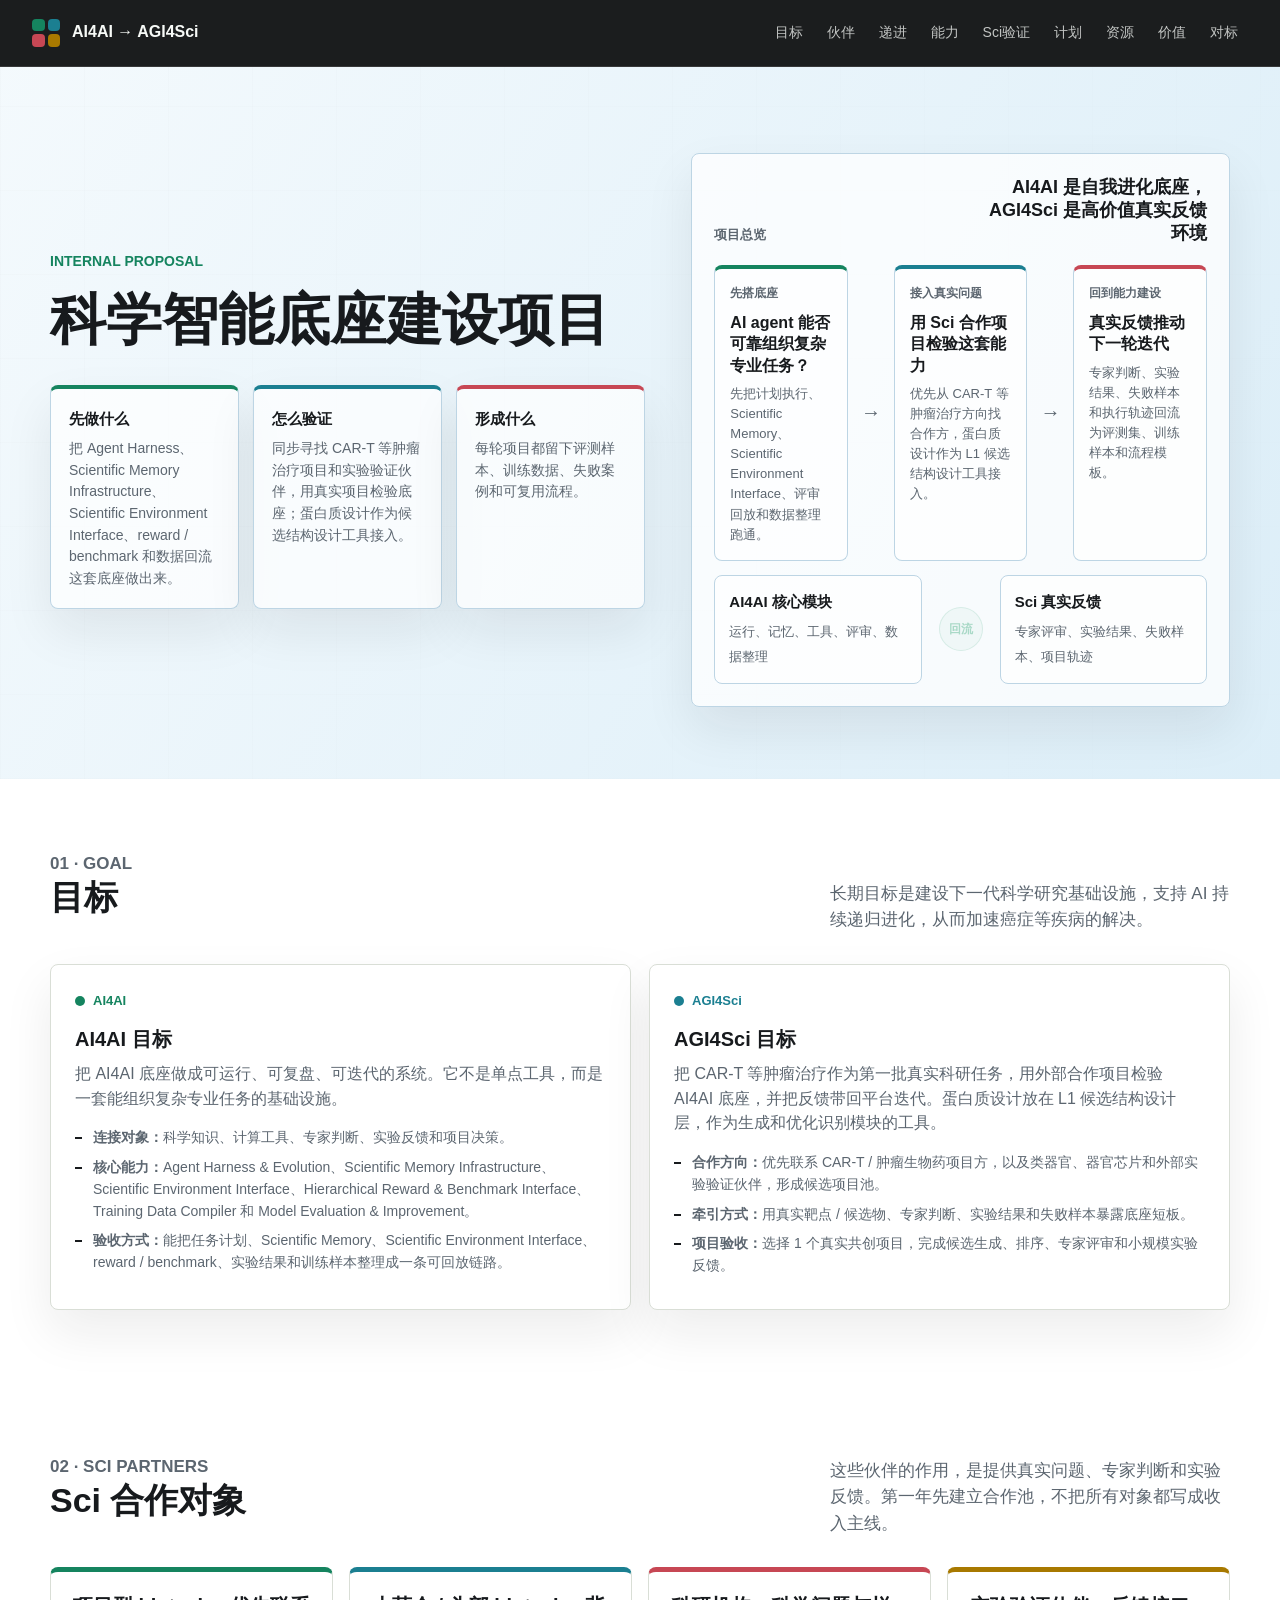
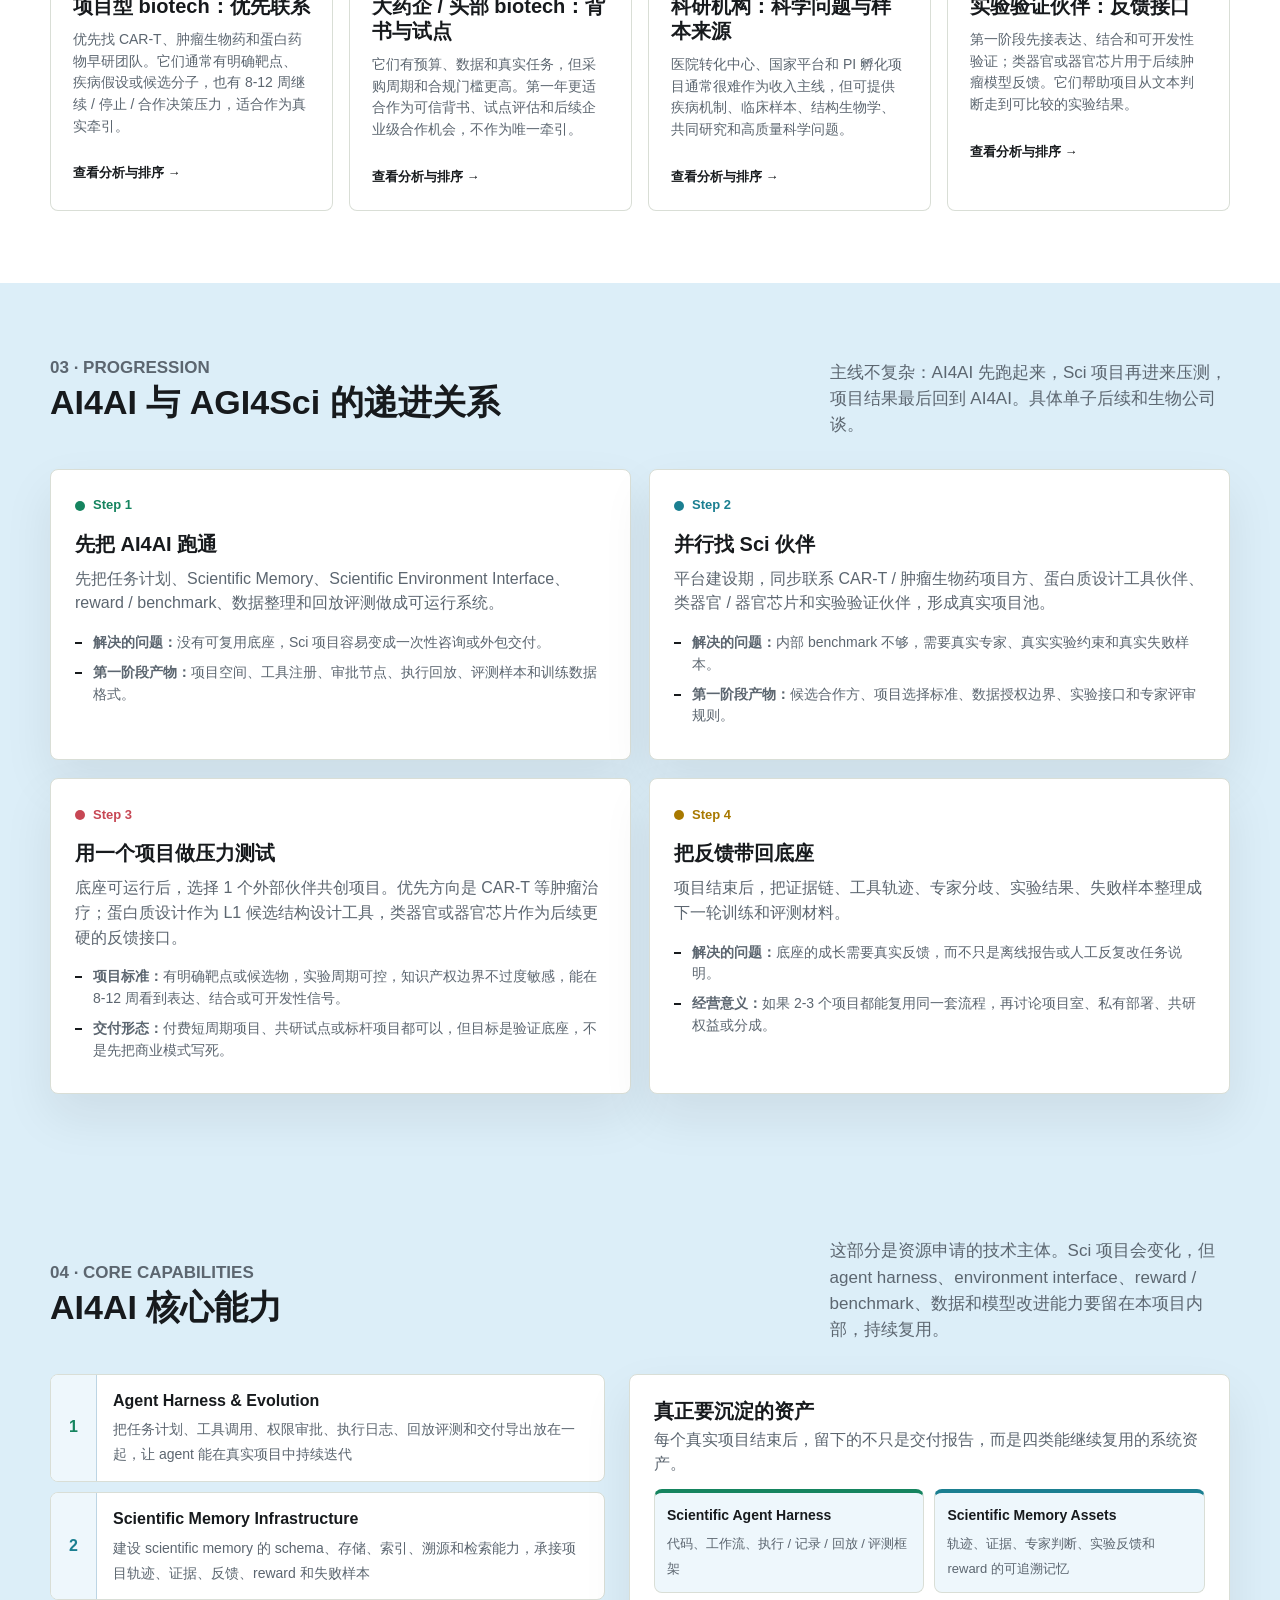
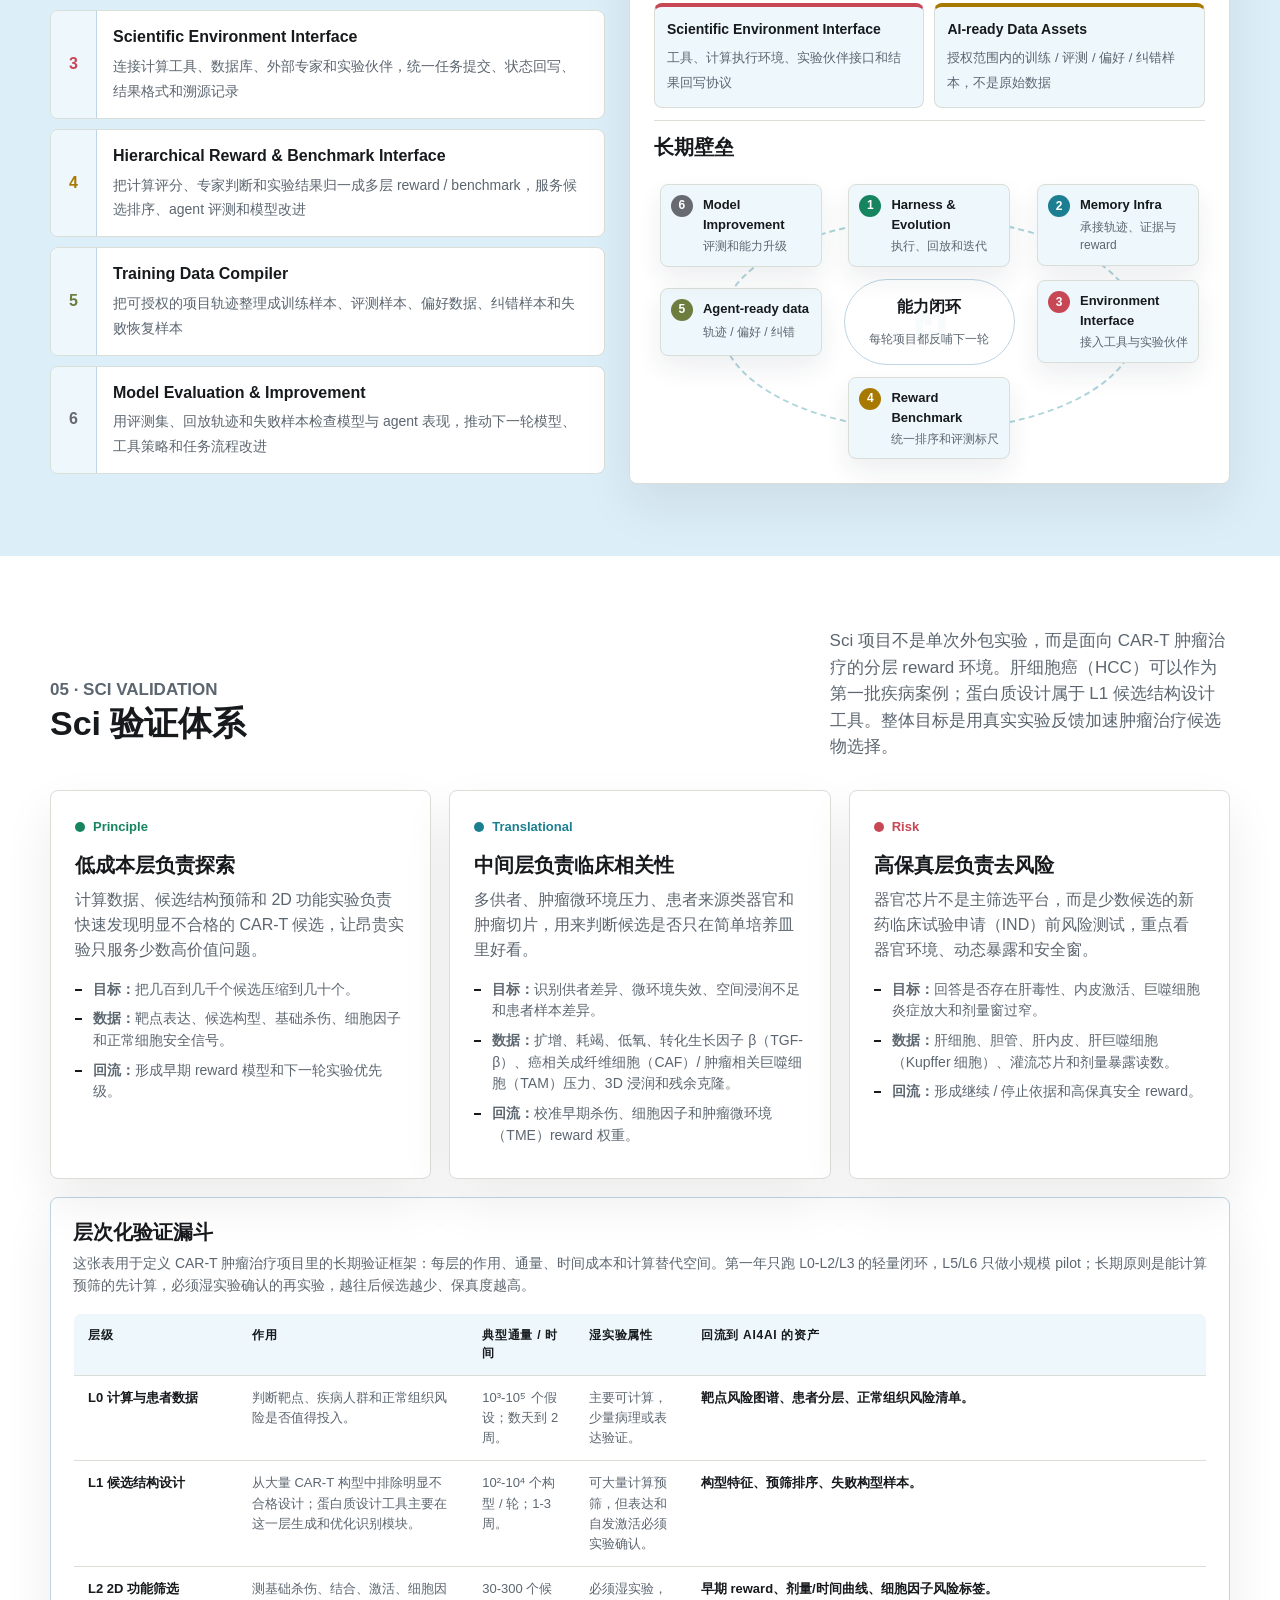
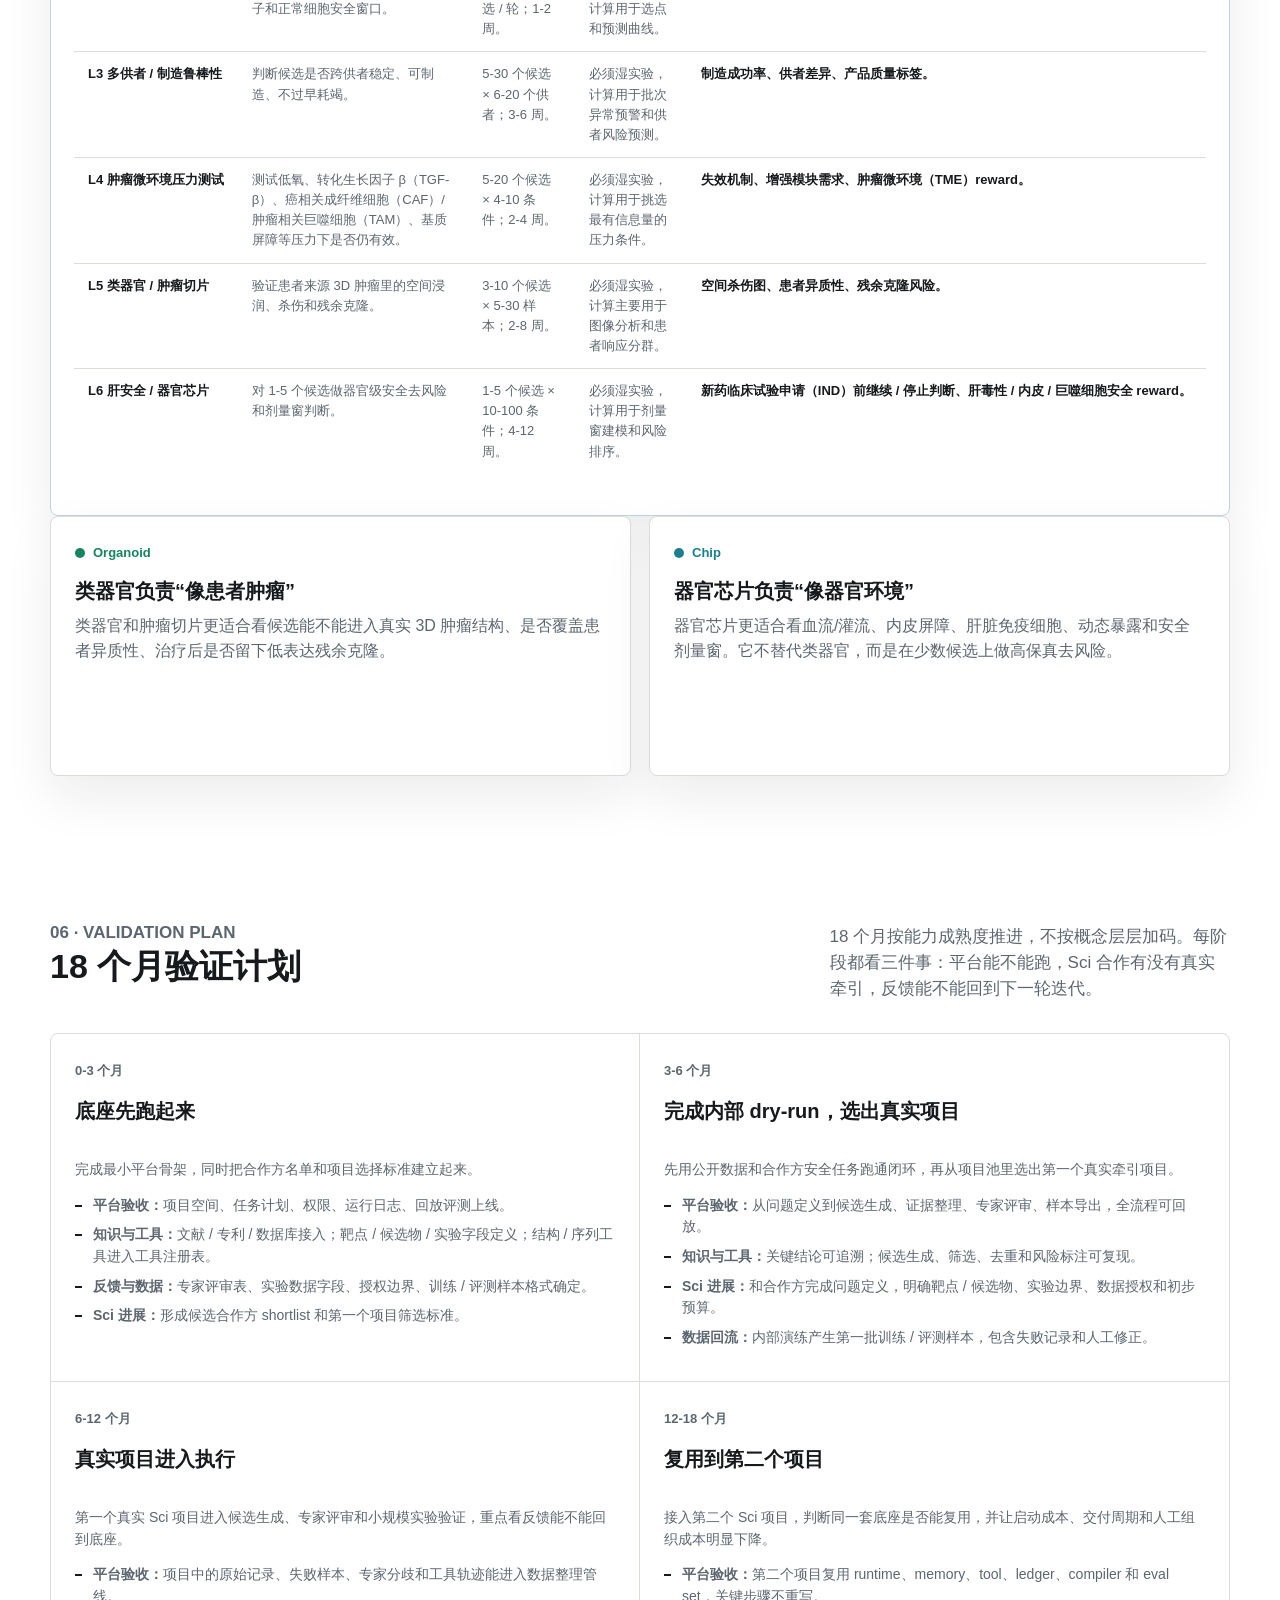
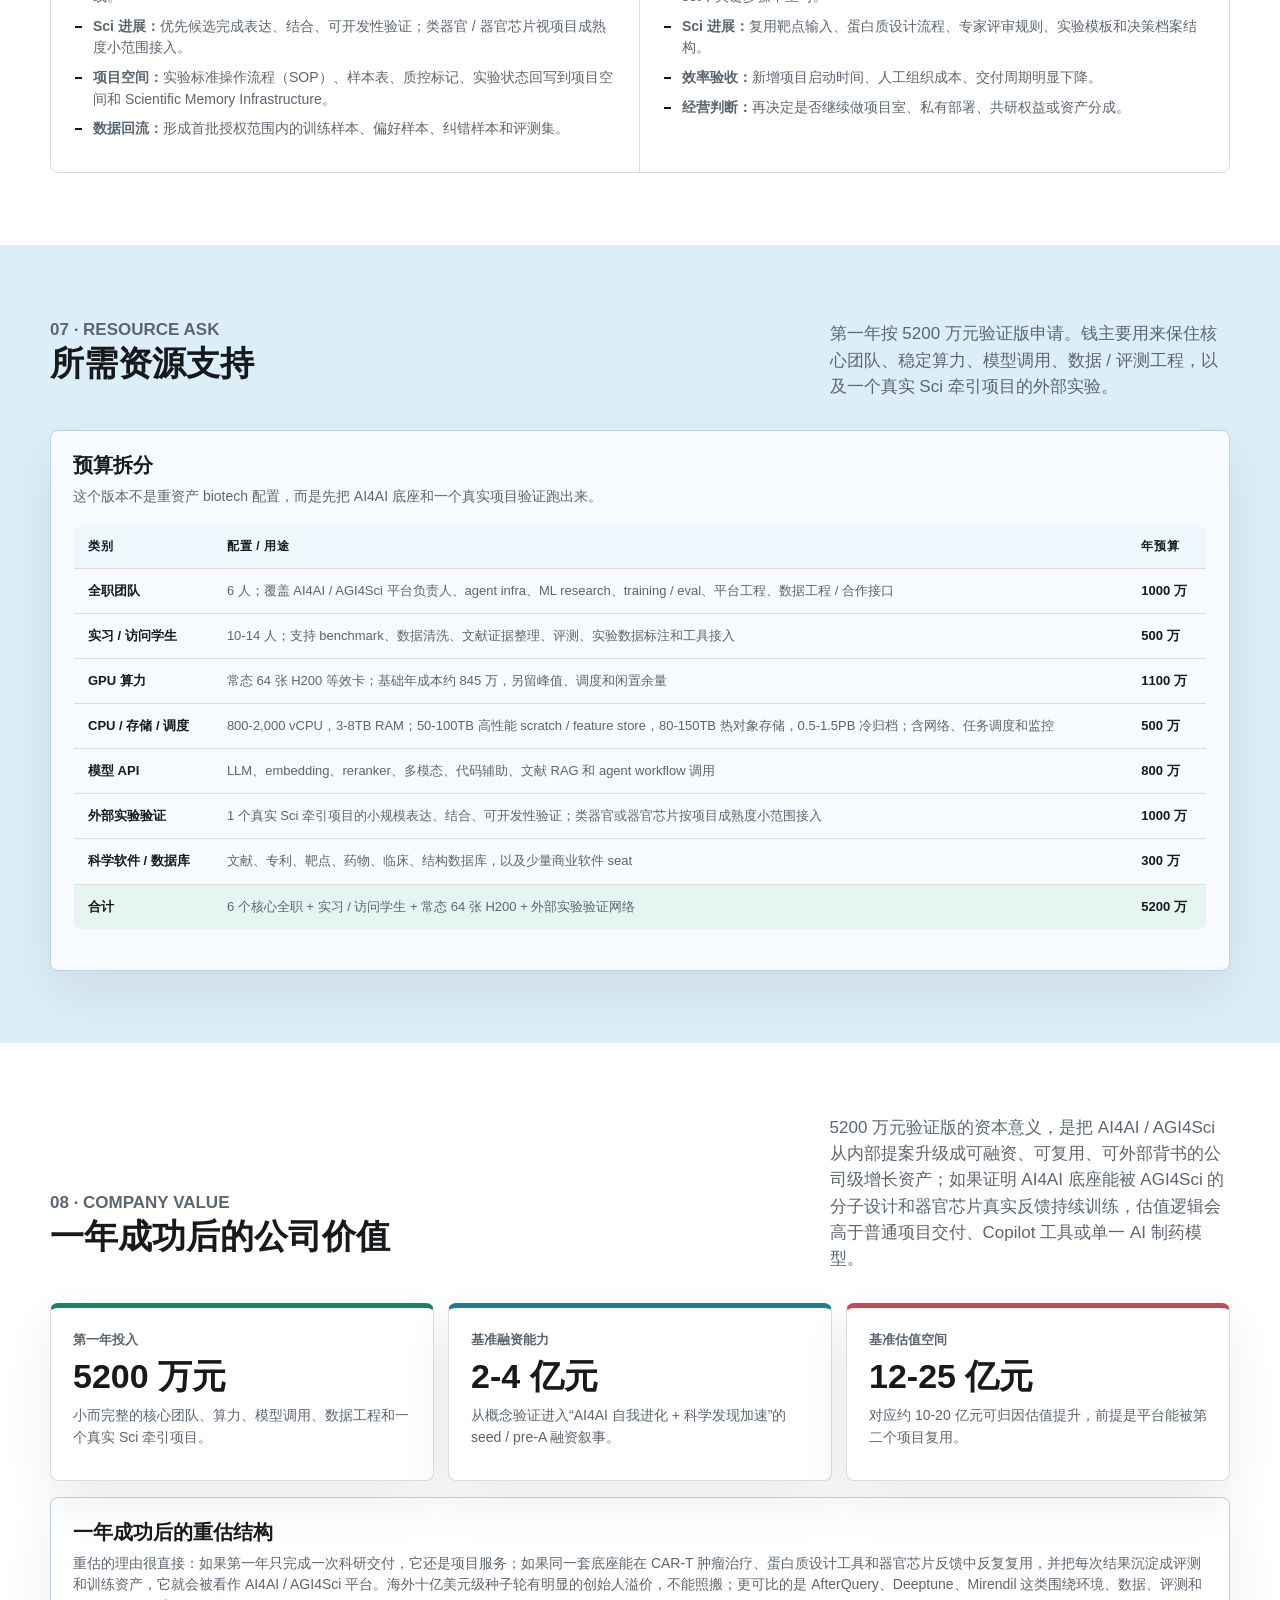
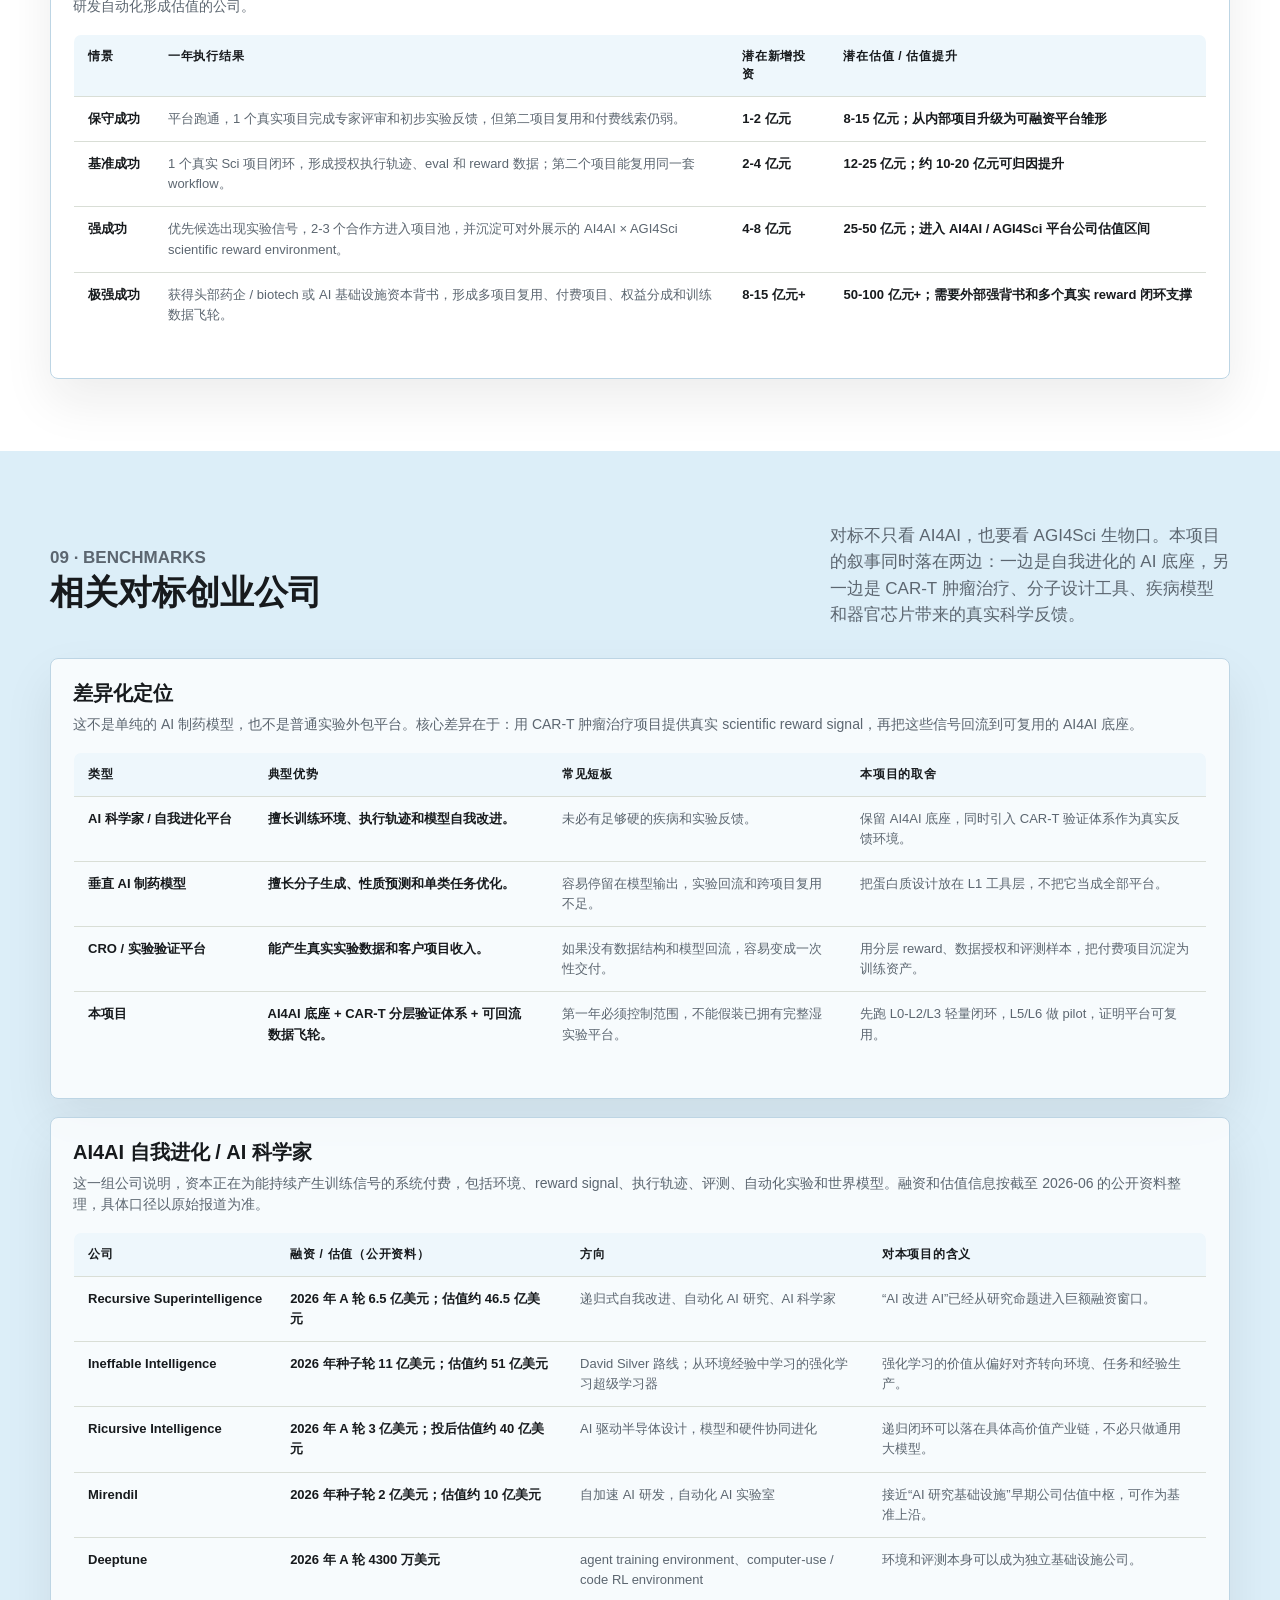
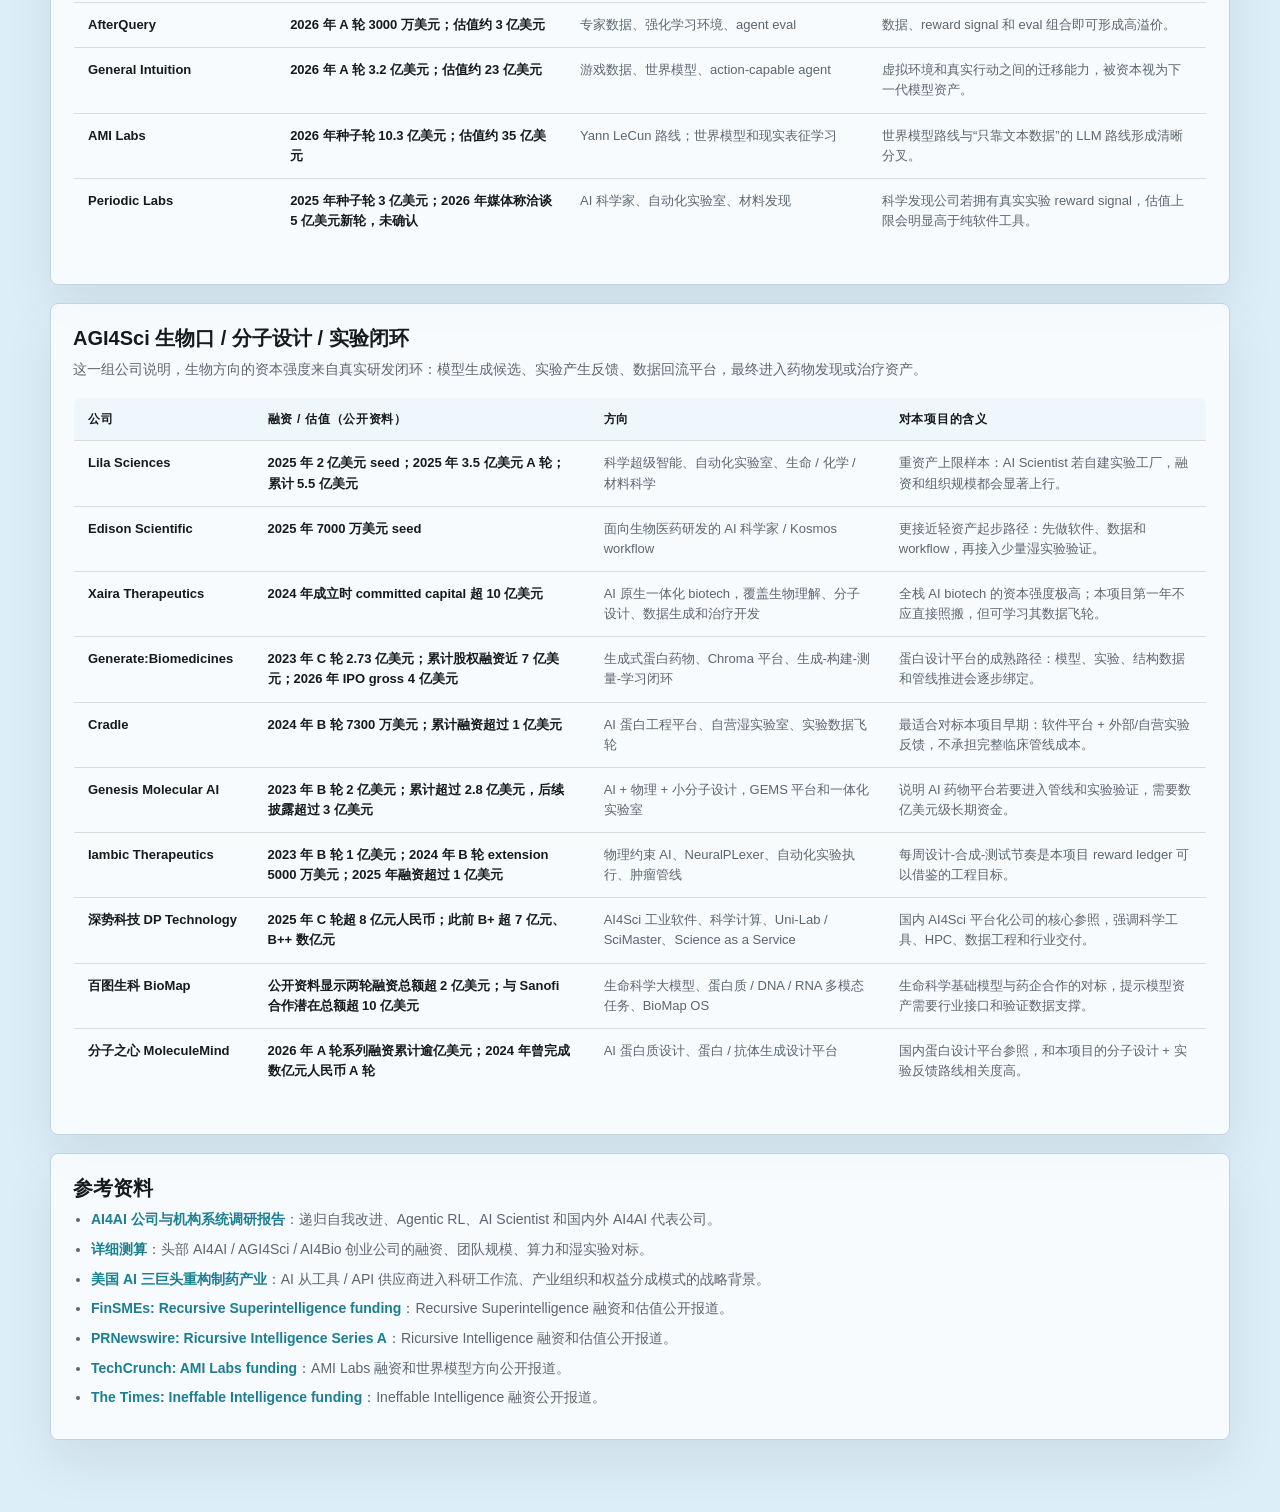
==== commit 71bbc85d: "Align CAR-T validation narrative" ====
--- a/site/index.html
+++ b/site/index.html
@@ -35,11 +35,11 @@
             <div class="hero-points" aria-label="核心定义">
               <div class="hero-point">
                 <strong>先做什么</strong>
-                <p>把 agent harness、科学记忆基础设施、科研环境接口、reward / benchmark 和数据回流这套底座做出来。</p>
+                <p>把 Agent Harness、Scientific Memory Infrastructure、Scientific Environment Interface、reward / benchmark 和数据回流这套底座做出来。</p>
               </div>
               <div class="hero-point">
                 <strong>怎么验证</strong>
-                <p>同步寻找蛋白质设计、肿瘤 biologics 和实验验证伙伴，用真实项目检验底座。</p>
+                <p>同步寻找 CAR-T 等肿瘤治疗项目和实验验证伙伴，用真实项目检验底座；蛋白质设计作为候选结构设计工具接入。</p>
               </div>
               <div class="hero-point">
                 <strong>形成什么</strong>
@@ -57,13 +57,13 @@
               <div class="flow-step start">
                 <small>先搭底座</small>
                 <b>AI agent 能否可靠组织复杂专业任务？</b>
-                <p>先把计划执行、科学记忆、环境接口、评审回放和数据整理跑通。</p>
+                <p>先把计划执行、Scientific Memory、Scientific Environment Interface、评审回放和数据整理跑通。</p>
               </div>
               <div class="flow-arrow" aria-hidden="true">→</div>
               <div class="flow-step middle">
                 <small>接入真实问题</small>
                 <b>用 Sci 合作项目检验这套能力</b>
-                <p>优先从蛋白质设计和肿瘤 biologics 方向找合作方。</p>
+                <p>优先从 CAR-T 等肿瘤治疗方向找合作方，蛋白质设计作为 L1 候选结构设计工具接入。</p>
               </div>
               <div class="flow-arrow" aria-hidden="true">→</div>
               <div class="flow-step end">
@@ -107,17 +107,17 @@
               <ul>
                 <li><b>连接对象：</b>科学知识、计算工具、专家判断、实验反馈和项目决策。</li>
                 <li><b>核心能力：</b>Agent Harness &amp; Evolution、Scientific Memory Infrastructure、Scientific Environment Interface、Hierarchical Reward &amp; Benchmark Interface、Training Data Compiler 和 Model Evaluation &amp; Improvement。</li>
-                <li><b>验收方式：</b>能把任务计划、科学记忆、环境接口、reward / benchmark、实验结果和训练样本整理成一条可回放链路。</li>
+                <li><b>验收方式：</b>能把任务计划、Scientific Memory、Scientific Environment Interface、reward / benchmark、实验结果和训练样本整理成一条可回放链路。</li>
               </ul>
             </article>
 
             <article class="strategy">
               <span class="tag">AGI4Sci</span>
               <h3>AGI4Sci 目标</h3>
-              <p>把蛋白质设计和肿瘤治疗作为第一批真实科研任务，用外部合作项目检验 AI4AI 底座，并把反馈带回平台迭代。</p>
+              <p>把 CAR-T 等肿瘤治疗作为第一批真实科研任务，用外部合作项目检验 AI4AI 底座，并把反馈带回平台迭代。蛋白质设计放在 L1 候选结构设计层，作为生成和优化识别模块的工具。</p>
               <ul>
-                <li><b>合作方向：</b>优先联系蛋白质设计、肿瘤 biologics 和外部实验验证伙伴，形成候选项目池。</li>
-                <li><b>牵引方式：</b>用真实 target / candidate、专家判断、实验结果和失败样本暴露底座短板。</li>
+                <li><b>合作方向：</b>优先联系 CAR-T / 肿瘤生物药项目方，以及类器官、器官芯片和外部实验验证伙伴，形成候选项目池。</li>
+                <li><b>牵引方式：</b>用真实靶点 / 候选物、专家判断、实验结果和失败样本暴露底座短板。</li>
                 <li><b>项目验收：</b>选择 1 个真实共创项目，完成候选生成、排序、专家评审和小规模实验反馈。</li>
               </ul>
             </article>
@@ -140,7 +140,7 @@
           <div class="asset-grid">
             <a class="asset asset-link" href="pages/target-users/industrial-direct.html">
               <h3>项目型 biotech：优先联系</h3>
-              <p>优先找肿瘤 biologics / protein therapeutics 早研团队。它们通常有明确 target、疾病假设或候选分子，也有 8-12 周继续 / 停止 / 合作决策压力，适合作为真实牵引。</p>
+              <p>优先找 CAR-T、肿瘤生物药和蛋白药物早研团队。它们通常有明确靶点、疾病假设或候选分子，也有 8-12 周继续 / 停止 / 合作决策压力，适合作为真实牵引。</p>
               <span class="link-more">查看分析与排序 →</span>
             </a>
 
@@ -158,7 +158,7 @@
 
             <a class="asset asset-link" href="pages/target-users/validation-partners.html">
               <h3>实验验证伙伴：反馈接口</h3>
-              <p>第一阶段先接 expression / binding / developability；类器官或器官芯片用于后续肿瘤模型反馈。它们帮助项目从文本判断走到可比较的实验结果。</p>
+              <p>第一阶段先接表达、结合和可开发性验证；类器官或器官芯片用于后续肿瘤模型反馈。它们帮助项目从文本判断走到可比较的实验结果。</p>
               <span class="link-more">查看分析与排序 →</span>
             </a>
           </div>
@@ -181,7 +181,7 @@
             <article class="strategy">
               <span class="tag">Step 1</span>
               <h3>先把 AI4AI 跑通</h3>
-              <p>先把任务计划、科学记忆、环境接口、reward / benchmark、数据整理和回放评测做成可运行系统。</p>
+              <p>先把任务计划、Scientific Memory、Scientific Environment Interface、reward / benchmark、数据整理和回放评测做成可运行系统。</p>
               <ul>
                 <li><b>解决的问题：</b>没有可复用底座，Sci 项目容易变成一次性咨询或外包交付。</li>
                 <li><b>第一阶段产物：</b>项目空间、工具注册、审批节点、执行回放、评测样本和训练数据格式。</li>
@@ -191,7 +191,7 @@
             <article class="strategy">
               <span class="tag">Step 2</span>
               <h3>并行找 Sci 伙伴</h3>
-              <p>平台建设期，同步联系蛋白质设计、肿瘤 biologics、类器官 / 器官芯片和实验验证伙伴，形成真实项目池。</p>
+              <p>平台建设期，同步联系 CAR-T / 肿瘤生物药项目方、蛋白质设计工具伙伴、类器官 / 器官芯片和实验验证伙伴，形成真实项目池。</p>
               <ul>
                 <li><b>解决的问题：</b>内部 benchmark 不够，需要真实专家、真实实验约束和真实失败样本。</li>
                 <li><b>第一阶段产物：</b>候选合作方、项目选择标准、数据授权边界、实验接口和专家评审规则。</li>
@@ -201,10 +201,10 @@
             <article class="strategy">
               <span class="tag">Step 3</span>
               <h3>用一个项目做压力测试</h3>
-              <p>底座可运行后，选择 1 个外部伙伴共创项目。优先方向是蛋白质设计 + 肿瘤治疗；类器官或器官芯片作为后续更硬的反馈接口。</p>
+              <p>底座可运行后，选择 1 个外部伙伴共创项目。优先方向是 CAR-T 等肿瘤治疗；蛋白质设计作为 L1 候选结构设计工具，类器官或器官芯片作为后续更硬的反馈接口。</p>
               <ul>
-                <li><b>项目标准：</b>有明确 target 或 candidate，实验周期可控，IP 不过度敏感，能在 8-12 周看到表达 / 结合 / 成药性信号。</li>
-                <li><b>交付形态：</b>付费 Sprint、共研试点或标杆项目都可以，但目标是验证底座，不是先把商业模式写死。</li>
+                <li><b>项目标准：</b>有明确靶点或候选物，实验周期可控，知识产权边界不过度敏感，能在 8-12 周看到表达、结合或可开发性信号。</li>
+                <li><b>交付形态：</b>付费短周期项目、共研试点或标杆项目都可以，但目标是验证底座，不是先把商业模式写死。</li>
               </ul>
             </article>
 
@@ -229,7 +229,7 @@
               <h2 id="architecture-title">AI4AI 核心能力</h2>
             </div>
             <p>
-              这部分是资源申请的技术主体。Sci 项目会变化，但 agent harness、科研环境接口、reward / benchmark、数据和模型改进能力要留在本项目内部，持续复用。
+              这部分是资源申请的技术主体。Sci 项目会变化，但 agent harness、environment interface、reward / benchmark、数据和模型改进能力要留在本项目内部，持续复用。
             </p>
           </div>
 
@@ -241,7 +241,7 @@
               </div>
               <div class="layer">
                 <div class="layer-index">2</div>
-                <div class="layer-body"><b>Scientific Memory Infrastructure</b><span>建设科学记忆的 schema、存储、索引、溯源和检索能力，承接项目轨迹、证据、反馈、reward 和失败样本</span></div>
+                <div class="layer-body"><b>Scientific Memory Infrastructure</b><span>建设 scientific memory 的 schema、存储、索引、溯源和检索能力，承接项目轨迹、证据、反馈、reward 和失败样本</span></div>
               </div>
               <div class="layer">
                 <div class="layer-index">3</div>
@@ -281,7 +281,7 @@
                   </div>
                   <div class="ring-step step-runtime"><em>1</em><b>Harness &amp; Evolution</b><span>执行、回放和迭代</span></div>
                   <div class="ring-step step-memory"><em>2</em><b>Memory Infra</b><span>承接轨迹、证据与 reward</span></div>
-                  <div class="ring-step step-environment"><em>3</em><b>科研环境接口</b><span>接入工具与实验伙伴</span></div>
+                  <div class="ring-step step-environment"><em>3</em><b>Environment Interface</b><span>接入工具与实验伙伴</span></div>
                   <div class="ring-step step-ledger"><em>4</em><b>Reward Benchmark</b><span>统一排序和评测标尺</span></div>
                   <div class="ring-step step-data"><em>5</em><b>Agent-ready data</b><span>轨迹 / 偏好 / 纠错</span></div>
                   <div class="ring-step step-model"><em>6</em><b>Model Improvement</b><span>评测和能力升级</span></div>
@@ -300,7 +300,7 @@
               <h2 id="sci-validation-title">Sci 验证体系</h2>
             </div>
             <p>
-              Sci 项目不是单次外包实验，而是分层 reward 环境。先用计算和高通量实验降低候选数量，再把少数候选送入类器官、肿瘤切片和器官芯片，形成可回流的训练与评测数据。
+              Sci 项目不是单次外包实验，而是面向 CAR-T 肿瘤治疗的分层 reward 环境。肝细胞癌（HCC）可以作为第一批疾病案例；蛋白质设计属于 L1 候选结构设计工具。整体目标是用真实实验反馈加速肿瘤治疗候选物选择。
             </p>
           </div>
 
@@ -308,7 +308,7 @@
             <article class="strategy">
               <span class="tag">Principle</span>
               <h3>低成本层负责探索</h3>
-              <p>计算数据、构型预筛和 2D 功能实验负责快速发现明显不合格的候选，让昂贵实验只服务少数高价值问题。</p>
+              <p>计算数据、候选结构预筛和 2D 功能实验负责快速发现明显不合格的 CAR-T 候选，让昂贵实验只服务少数高价值问题。</p>
               <ul>
                 <li><b>目标：</b>把几百到几千个候选压缩到几十个。</li>
                 <li><b>数据：</b>靶点表达、候选构型、基础杀伤、细胞因子和正常细胞安全信号。</li>
@@ -319,22 +319,22 @@
             <article class="strategy">
               <span class="tag">Translational</span>
               <h3>中间层负责临床相关性</h3>
-              <p>多 donor、肿瘤微环境压力、患者来源类器官和肿瘤切片，用来判断候选是否只在简单培养皿里好看。</p>
+              <p>多供者、肿瘤微环境压力、患者来源类器官和肿瘤切片，用来判断候选是否只在简单培养皿里好看。</p>
               <ul>
-                <li><b>目标：</b>识别 donor 变异、微环境失效、空间浸润不足和患者样本差异。</li>
-                <li><b>数据：</b>扩增、耗竭、低氧/TGF-β/CAF/TAM 压力、3D 浸润和残余克隆。</li>
-                <li><b>回流：</b>校准早期 killing、cytokine 和 TME reward 权重。</li>
+                <li><b>目标：</b>识别供者差异、微环境失效、空间浸润不足和患者样本差异。</li>
+                <li><b>数据：</b>扩增、耗竭、低氧、转化生长因子 β（TGF-β）、癌相关成纤维细胞（CAF）/ 肿瘤相关巨噬细胞（TAM）压力、3D 浸润和残余克隆。</li>
+                <li><b>回流：</b>校准早期杀伤、细胞因子和肿瘤微环境（TME）reward 权重。</li>
               </ul>
             </article>
 
             <article class="strategy">
               <span class="tag">Risk</span>
               <h3>高保真层负责去风险</h3>
-              <p>器官芯片不是主筛选平台，而是少数候选的 IND 前风险测试，重点看器官环境、动态暴露和安全窗。</p>
+              <p>器官芯片不是主筛选平台，而是少数候选的新药临床试验申请（IND）前风险测试，重点看器官环境、动态暴露和安全窗。</p>
               <ul>
                 <li><b>目标：</b>回答是否存在肝毒性、内皮激活、巨噬细胞炎症放大和剂量窗过窄。</li>
-                <li><b>数据：</b>肝细胞、胆管、肝内皮、Kupffer/巨噬细胞、灌流芯片和剂量暴露读数。</li>
-                <li><b>回流：</b>形成 go/no-go 依据和高保真安全 reward。</li>
+                <li><b>数据：</b>肝细胞、胆管、肝内皮、肝巨噬细胞（Kupffer 细胞）、灌流芯片和剂量暴露读数。</li>
+                <li><b>回流：</b>形成继续 / 停止依据和高保真安全 reward。</li>
               </ul>
             </article>
           </div>
@@ -342,7 +342,7 @@
           <div class="resource-note">
             <h3>层次化验证漏斗</h3>
             <p>
-              这张表用于定义每层在 Sci 项目里的作用、通量、时间成本和计算替代空间。原则是：能计算预筛的先计算，必须湿实验确认的再实验，越往后候选越少、保真度越高。
+              这张表用于定义 CAR-T 肿瘤治疗项目里的长期验证框架：每层的作用、通量、时间成本和计算替代空间。第一年只跑 L0-L2/L3 的轻量闭环，L5/L6 只做小规模 pilot；长期原则是能计算预筛的先计算，必须湿实验确认的再实验，越往后候选越少、保真度越高。
             </p>
             <table class="budget-table">
               <thead>
@@ -364,7 +364,7 @@
                 </tr>
                 <tr>
                   <td>L1 候选结构设计</td>
-                  <td>从大量分子或细胞治疗构型中排除明显不合格设计。</td>
+                  <td>从大量 CAR-T 构型中排除明显不合格设计；蛋白质设计工具主要在这一层生成和优化识别模块。</td>
                   <td>10²-10⁴ 个构型 / 轮；1-3 周。</td>
                   <td>可大量计算预筛，但表达和自发激活必须实验确认。</td>
                   <td>构型特征、预筛排序、失败构型样本。</td>
@@ -374,21 +374,21 @@
                   <td>测基础杀伤、结合、激活、细胞因子和正常细胞安全窗口。</td>
                   <td>30-300 个候选 / 轮；1-2 周。</td>
                   <td>必须湿实验，计算用于选点和预测曲线。</td>
-                  <td>早期 reward、剂量/时间曲线、cytokine 风险标签。</td>
-                </tr>
-                <tr>
-                  <td>L3 多 donor / 制造鲁棒性</td>
-                  <td>判断候选是否跨 donor 稳定、可制造、不过早耗竭。</td>
-                  <td>5-30 个候选 × 6-20 donor；3-6 周。</td>
-                  <td>必须湿实验，计算用于批次异常预警和 donor 风险预测。</td>
-                  <td>制造成功率、donor 变异、产品质量标签。</td>
+                  <td>早期 reward、剂量/时间曲线、细胞因子风险标签。</td>
+                </tr>
+                <tr>
+                  <td>L3 多供者 / 制造鲁棒性</td>
+                  <td>判断候选是否跨供者稳定、可制造、不过早耗竭。</td>
+                  <td>5-30 个候选 × 6-20 个供者；3-6 周。</td>
+                  <td>必须湿实验，计算用于批次异常预警和供者风险预测。</td>
+                  <td>制造成功率、供者差异、产品质量标签。</td>
                 </tr>
                 <tr>
                   <td>L4 肿瘤微环境压力测试</td>
-                  <td>测试低氧、TGF-β、CAF/TAM、基质屏障等压力下是否仍有效。</td>
+                  <td>测试低氧、转化生长因子 β（TGF-β）、癌相关成纤维细胞（CAF）/ 肿瘤相关巨噬细胞（TAM）、基质屏障等压力下是否仍有效。</td>
                   <td>5-20 个候选 × 4-10 条件；2-4 周。</td>
                   <td>必须湿实验，计算用于挑选最有信息量的压力条件。</td>
-                  <td>失效机制、增强模块需求、TME reward。</td>
+                  <td>失效机制、增强模块需求、肿瘤微环境（TME）reward。</td>
                 </tr>
                 <tr>
                   <td>L5 类器官 / 肿瘤切片</td>
@@ -402,7 +402,7 @@
                   <td>对 1-5 个候选做器官级安全去风险和剂量窗判断。</td>
                   <td>1-5 个候选 × 10-100 条件；4-12 周。</td>
                   <td>必须湿实验，计算用于剂量窗建模和风险排序。</td>
-                  <td>IND 前 go/no-go、肝毒性/内皮/巨噬细胞安全 reward。</td>
+                  <td>新药临床试验申请（IND）前继续 / 停止判断、肝毒性 / 内皮 / 巨噬细胞安全 reward。</td>
                 </tr>
               </tbody>
             </table>
@@ -443,7 +443,7 @@
               <p>完成最小平台骨架，同时把合作方名单和项目选择标准建立起来。</p>
               <ul class="module-list">
                 <li><b>平台验收：</b>项目空间、任务计划、权限、运行日志、回放评测上线。</li>
-                <li><b>知识与工具：</b>文献 / 专利 / 数据库接入；target / candidate / assay schema 定义；结构 / 序列工具进入 registry。</li>
+                <li><b>知识与工具：</b>文献 / 专利 / 数据库接入；靶点 / 候选物 / 实验字段定义；结构 / 序列工具进入工具注册表。</li>
                 <li><b>反馈与数据：</b>专家评审表、实验数据字段、授权边界、训练 / 评测样本格式确定。</li>
                 <li><b>Sci 进展：</b>形成候选合作方 shortlist 和第一个项目筛选标准。</li>
               </ul>
@@ -455,8 +455,8 @@
               <ul class="module-list">
                 <li><b>平台验收：</b>从问题定义到候选生成、证据整理、专家评审、样本导出，全流程可回放。</li>
                 <li><b>知识与工具：</b>关键结论可追溯；候选生成、筛选、去重和风险标注可复现。</li>
-                <li><b>Sci 进展：</b>和合作方完成 problem framing，明确 target / candidate、实验边界、数据授权和初步预算。</li>
-                <li><b>数据回流：</b>dry-run 产生第一批训练 / 评测样本，包含失败记录和人工修正。</li>
+                <li><b>Sci 进展：</b>和合作方完成问题定义，明确靶点 / 候选物、实验边界、数据授权和初步预算。</li>
+                <li><b>数据回流：</b>内部演练产生第一批训练 / 评测样本，包含失败记录和人工修正。</li>
               </ul>
             </article>
             <article class="milestone">
@@ -465,8 +465,8 @@
               <p>第一个真实 Sci 项目进入候选生成、专家评审和小规模实验验证，重点看反馈能不能回到底座。</p>
               <ul class="module-list">
                 <li><b>平台验收：</b>项目中的原始记录、失败样本、专家分歧和工具轨迹能进入数据整理管线。</li>
-                <li><b>Sci 进展：</b>Top candidates 完成 expression、binding、developability；类器官 / 器官芯片视项目成熟度小范围接入。</li>
-                <li><b>项目空间：</b>实验 SOP、样本表、质控标记、实验状态回写到项目空间和 Scientific Memory Infrastructure。</li>
+                <li><b>Sci 进展：</b>优先候选完成表达、结合、可开发性验证；类器官 / 器官芯片视项目成熟度小范围接入。</li>
+                <li><b>项目空间：</b>实验标准操作流程（SOP）、样本表、质控标记、实验状态回写到项目空间和 Scientific Memory Infrastructure。</li>
                 <li><b>数据回流：</b>形成首批授权范围内的训练样本、偏好样本、纠错样本和评测集。</li>
               </ul>
             </article>
@@ -475,8 +475,8 @@
               <h3>复用到第二个项目</h3>
               <p>接入第二个 Sci 项目，判断同一套底座是否能复用，并让启动成本、交付周期和人工组织成本明显下降。</p>
               <ul class="module-list">
-                <li><b>平台验收：</b>第二个项目复用 runtime、memory、tool、ledger、compiler 和评测集，关键步骤不重写。</li>
-                <li><b>Sci 进展：</b>复用 target intake、protein design workflow、专家评审规则、实验模板和决策档案结构。</li>
+                <li><b>平台验收：</b>第二个项目复用 runtime、memory、tool、ledger、compiler 和 eval set，关键步骤不重写。</li>
+                <li><b>Sci 进展：</b>复用靶点输入、蛋白质设计流程、专家评审规则、实验模板和决策档案结构。</li>
                 <li><b>效率验收：</b>新增项目启动时间、人工组织成本、交付周期明显下降。</li>
                 <li><b>经营判断：</b>再决定是否继续做项目室、私有部署、共研权益或资产分成。</li>
               </ul>
@@ -513,7 +513,7 @@
               <tbody>
                 <tr>
                   <td>全职团队</td>
-                  <td>6 人；覆盖 AI4AI / AGI4Sci 平台负责人、agent infra、ML research、训练评测、平台工程、数据工程 / 合作接口</td>
+                  <td>6 人；覆盖 AI4AI / AGI4Sci 平台负责人、agent infra、ML research、training / eval、平台工程、数据工程 / 合作接口</td>
                   <td>1000 万</td>
                 </tr>
                 <tr>
@@ -533,12 +533,12 @@
                 </tr>
                 <tr>
                   <td>模型 API</td>
-                  <td>LLM、embedding、rerank、多模态、代码辅助、文献 RAG 和 agent workflow 调用</td>
+                  <td>LLM、embedding、reranker、多模态、代码辅助、文献 RAG 和 agent workflow 调用</td>
                   <td>800 万</td>
                 </tr>
                 <tr>
                   <td>外部实验验证</td>
-                  <td>1 个真实 Sci 牵引项目的小规模 expression、binding、developability 验证；类器官或器官芯片按项目成熟度小范围接入</td>
+                  <td>1 个真实 Sci 牵引项目的小规模表达、结合、可开发性验证；类器官或器官芯片按项目成熟度小范围接入</td>
                   <td>1000 万</td>
                 </tr>
                 <tr>
@@ -592,7 +592,7 @@
           <div class="resource-note value-note">
             <h3>一年成功后的重估结构</h3>
             <p>
-              重估的理由很直接：如果第一年只完成一次科研交付，它还是项目服务；如果同一套底座能在分子设计、肿瘤 biologics 和器官芯片反馈中反复复用，并把每次结果沉淀成评测和训练资产，它就会被看作 AI4AI / AGI4Sci 平台。海外十亿美元级种子轮有明显的创始人溢价，不能照搬；更可比的是 AfterQuery、Deeptune、Mirendil 这类围绕环境、数据、评测和研发自动化形成估值的公司。
+              重估的理由很直接：如果第一年只完成一次科研交付，它还是项目服务；如果同一套底座能在 CAR-T 肿瘤治疗、蛋白质设计工具和器官芯片反馈中反复复用，并把每次结果沉淀成评测和训练资产，它就会被看作 AI4AI / AGI4Sci 平台。海外十亿美元级种子轮有明显的创始人溢价，不能照搬；更可比的是 AfterQuery、Deeptune、Mirendil 这类围绕环境、数据、评测和研发自动化形成估值的公司。
             </p>
             <table class="budget-table value-table">
               <thead>
@@ -612,13 +612,13 @@
                 </tr>
                 <tr>
                   <td>基准成功</td>
-                  <td>1 个真实 Sci 项目闭环，形成授权 trajectory / eval / reward 数据；第二个项目能复用同一套 workflow。</td>
+                  <td>1 个真实 Sci 项目闭环，形成授权执行轨迹、eval 和 reward 数据；第二个项目能复用同一套 workflow。</td>
                   <td>2-4 亿元</td>
                   <td>12-25 亿元；约 10-20 亿元可归因提升</td>
                 </tr>
                 <tr>
                   <td>强成功</td>
-                  <td>Top candidates 出现实验信号，2-3 个合作方进入项目池，并沉淀可对外展示的 AI4AI × AGI4Sci Scientific Reward Environment。</td>
+                  <td>优先候选出现实验信号，2-3 个合作方进入项目池，并沉淀可对外展示的 AI4AI × AGI4Sci scientific reward environment。</td>
                   <td>4-8 亿元</td>
                   <td>25-50 亿元；进入 AI4AI / AGI4Sci 平台公司估值区间</td>
                 </tr>
@@ -642,20 +642,63 @@
               <h2 id="benchmarks-title">相关对标创业公司</h2>
             </div>
             <p>
-              对标不只看 AI4AI，也要看 AGI4Sci 生物口。本项目的叙事同时落在两边：一边是自我进化的 AI 底座，另一边是分子设计、疾病模型和器官芯片带来的真实科学反馈。
+              对标不只看 AI4AI，也要看 AGI4Sci 生物口。本项目的叙事同时落在两边：一边是自我进化的 AI 底座，另一边是 CAR-T 肿瘤治疗、分子设计工具、疾病模型和器官芯片带来的真实科学反馈。
             </p>
           </div>
 
           <div class="resource-note benchmark-note">
-            <h3>AI4AI 自我进化 / AI Scientist</h3>
-            <p>
-              这一组公司说明，资本正在为能持续产生训练信号的系统付费，包括环境、reward、trajectory、eval、自动化实验和世界模型。
+            <h3>差异化定位</h3>
+            <p>
+              这不是单纯的 AI 制药模型，也不是普通实验外包平台。核心差异在于：用 CAR-T 肿瘤治疗项目提供真实 scientific reward signal，再把这些信号回流到可复用的 AI4AI 底座。
             </p>
             <table class="budget-table benchmark-table">
               <thead>
                 <tr>
+                  <th>类型</th>
+                  <th>典型优势</th>
+                  <th>常见短板</th>
+                  <th>本项目的取舍</th>
+                </tr>
+              </thead>
+              <tbody>
+                <tr>
+                  <td>AI 科学家 / 自我进化平台</td>
+                  <td>擅长训练环境、执行轨迹和模型自我改进。</td>
+                  <td>未必有足够硬的疾病和实验反馈。</td>
+                  <td>保留 AI4AI 底座，同时引入 CAR-T 验证体系作为真实反馈环境。</td>
+                </tr>
+                <tr>
+                  <td>垂直 AI 制药模型</td>
+                  <td>擅长分子生成、性质预测和单类任务优化。</td>
+                  <td>容易停留在模型输出，实验回流和跨项目复用不足。</td>
+                  <td>把蛋白质设计放在 L1 工具层，不把它当成全部平台。</td>
+                </tr>
+                <tr>
+                  <td>CRO / 实验验证平台</td>
+                  <td>能产生真实实验数据和客户项目收入。</td>
+                  <td>如果没有数据结构和模型回流，容易变成一次性交付。</td>
+                  <td>用分层 reward、数据授权和评测样本，把付费项目沉淀为训练资产。</td>
+                </tr>
+                <tr>
+                  <td>本项目</td>
+                  <td>AI4AI 底座 + CAR-T 分层验证体系 + 可回流数据飞轮。</td>
+                  <td>第一年必须控制范围，不能假装已拥有完整湿实验平台。</td>
+                  <td>先跑 L0-L2/L3 轻量闭环，L5/L6 做 pilot，证明平台可复用。</td>
+                </tr>
+              </tbody>
+            </table>
+          </div>
+
+          <div class="resource-note benchmark-note">
+            <h3>AI4AI 自我进化 / AI 科学家</h3>
+            <p>
+              这一组公司说明，资本正在为能持续产生训练信号的系统付费，包括环境、reward signal、执行轨迹、评测、自动化实验和世界模型。融资和估值信息按截至 2026-06 的公开资料整理，具体口径以原始报道为准。
+            </p>
+            <table class="budget-table benchmark-table">
+              <thead>
+                <tr>
                   <th>公司</th>
-                  <th>融资 / 估值</th>
+                  <th>融资 / 估值（公开资料）</th>
                   <th>方向</th>
                   <th>对本项目的含义</th>
                 </tr>
@@ -664,13 +707,13 @@
                 <tr>
                   <td>Recursive Superintelligence</td>
                   <td>2026 年 A 轮 6.5 亿美元；估值约 46.5 亿美元</td>
-                  <td>递归式自我改进、自动化 AI 研究、AI Scientist</td>
+                  <td>递归式自我改进、自动化 AI 研究、AI 科学家</td>
                   <td>“AI 改进 AI”已经从研究命题进入巨额融资窗口。</td>
                 </tr>
                 <tr>
                   <td>Ineffable Intelligence</td>
                   <td>2026 年种子轮 11 亿美元；估值约 51 亿美元</td>
-                  <td>David Silver 路线；从环境经验中学习的 RL superlearner</td>
+                  <td>David Silver 路线；从环境经验中学习的强化学习超级学习器</td>
                   <td>强化学习的价值从偏好对齐转向环境、任务和经验生产。</td>
                 </tr>
                 <tr>
@@ -682,25 +725,25 @@
                 <tr>
                   <td>Mirendil</td>
                   <td>2026 年种子轮 2 亿美元；估值约 10 亿美元</td>
-                  <td>Self-accelerating AI R&amp;D，自动化 AI lab</td>
+                  <td>自加速 AI 研发，自动化 AI 实验室</td>
                   <td>接近“AI 研究基础设施”早期公司估值中枢，可作为基准上沿。</td>
                 </tr>
                 <tr>
                   <td>Deeptune</td>
                   <td>2026 年 A 轮 4300 万美元</td>
-                  <td>Agent training gyms、computer-use / code RL environments</td>
+                  <td>agent training environment、computer-use / code RL environment</td>
                   <td>环境和评测本身可以成为独立基础设施公司。</td>
                 </tr>
                 <tr>
                   <td>AfterQuery</td>
                   <td>2026 年 A 轮 3000 万美元；估值约 3 亿美元</td>
-                  <td>专家数据、RL environments、agent evals</td>
-                  <td>数据、reward 和 eval 组合即可形成高溢价。</td>
+                  <td>专家数据、强化学习环境、agent eval</td>
+                  <td>数据、reward signal 和 eval 组合即可形成高溢价。</td>
                 </tr>
                 <tr>
                   <td>General Intuition</td>
                   <td>2026 年 A 轮 3.2 亿美元；估值约 23 亿美元</td>
-                  <td>游戏数据、世界模型、可行动智能体</td>
+                  <td>游戏数据、世界模型、action-capable agent</td>
                   <td>虚拟环境和真实行动之间的迁移能力，被资本视为下一代模型资产。</td>
                 </tr>
                 <tr>
@@ -712,8 +755,8 @@
                 <tr>
                   <td>Periodic Labs</td>
                   <td>2025 年种子轮 3 亿美元；2026 年媒体称洽谈 5 亿美元新轮，未确认</td>
-                  <td>AI Scientist、自动化实验室、材料发现</td>
-                  <td>科学发现公司若拥有真实实验 reward，估值上限会明显高于纯软件工具。</td>
+                  <td>AI 科学家、自动化实验室、材料发现</td>
+                  <td>科学发现公司若拥有真实实验 reward signal，估值上限会明显高于纯软件工具。</td>
                 </tr>
               </tbody>
             </table>
@@ -728,7 +771,7 @@
               <thead>
                 <tr>
                   <th>公司</th>
-                  <th>融资 / 估值</th>
+                  <th>融资 / 估值（公开资料）</th>
                   <th>方向</th>
                   <th>对本项目的含义</th>
                 </tr>
@@ -737,44 +780,44 @@
                 <tr>
                   <td>Lila Sciences</td>
                   <td>2025 年 2 亿美元 seed；2025 年 3.5 亿美元 A 轮；累计 5.5 亿美元</td>
-                  <td>Scientific superintelligence、自动化实验室、生命 / 化学 / 材料科学</td>
+                  <td>科学超级智能、自动化实验室、生命 / 化学 / 材料科学</td>
                   <td>重资产上限样本：AI Scientist 若自建实验工厂，融资和组织规模都会显著上行。</td>
                 </tr>
                 <tr>
                   <td>Edison Scientific</td>
                   <td>2025 年 7000 万美元 seed</td>
-                  <td>面向 biopharma R&amp;D 的 AI Scientist / Kosmos workflow</td>
-                  <td>更接近轻资产起步路径：先做软件、数据和 workflow，再接入少量 wet-lab 验证。</td>
+                  <td>面向生物医药研发的 AI 科学家 / Kosmos workflow</td>
+                  <td>更接近轻资产起步路径：先做软件、数据和 workflow，再接入少量湿实验验证。</td>
                 </tr>
                 <tr>
                   <td>Xaira Therapeutics</td>
                   <td>2024 年成立时 committed capital 超 10 亿美元</td>
-                  <td>AI-native integrated biotech，覆盖生物理解、分子设计、数据生成和治疗开发</td>
+                  <td>AI 原生一体化 biotech，覆盖生物理解、分子设计、数据生成和治疗开发</td>
                   <td>全栈 AI biotech 的资本强度极高；本项目第一年不应直接照搬，但可学习其数据飞轮。</td>
                 </tr>
                 <tr>
                   <td>Generate:Biomedicines</td>
                   <td>2023 年 C 轮 2.73 亿美元；累计股权融资近 7 亿美元；2026 年 IPO gross 4 亿美元</td>
-                  <td>生成式蛋白药物、Chroma、generate-build-measure-learn 闭环</td>
+                  <td>生成式蛋白药物、Chroma 平台、生成-构建-测量-学习闭环</td>
                   <td>蛋白设计平台的成熟路径：模型、实验、结构数据和管线推进会逐步绑定。</td>
                 </tr>
                 <tr>
                   <td>Cradle</td>
                   <td>2024 年 B 轮 7300 万美元；累计融资超过 1 亿美元</td>
-                  <td>AI protein engineering platform，自营 wet lab，实验数据飞轮</td>
+                  <td>AI 蛋白工程平台、自营湿实验室、实验数据飞轮</td>
                   <td>最适合对标本项目早期：软件平台 + 外部/自营实验反馈，不承担完整临床管线成本。</td>
                 </tr>
                 <tr>
                   <td>Genesis Molecular AI</td>
                   <td>2023 年 B 轮 2 亿美元；累计超过 2.8 亿美元，后续披露超过 3 亿美元</td>
-                  <td>AI + physics + 小分子设计，GEMS 平台和 integrated lab</td>
+                  <td>AI + 物理 + 小分子设计，GEMS 平台和一体化实验室</td>
                   <td>说明 AI 药物平台若要进入管线和实验验证，需要数亿美元级长期资金。</td>
                 </tr>
                 <tr>
                   <td>Iambic Therapeutics</td>
                   <td>2023 年 B 轮 1 亿美元；2024 年 B 轮 extension 5000 万美元；2025 年融资超过 1 亿美元</td>
-                  <td>Physics-informed AI、NeuralPLexer、自动化实验执行、肿瘤管线</td>
-                  <td>weekly design-make-test 节奏是本项目 reward ledger 可以借鉴的工程目标。</td>
+                  <td>物理约束 AI、NeuralPLexer、自动化实验执行、肿瘤管线</td>
+                  <td>每周设计-合成-测试节奏是本项目 reward ledger 可以借鉴的工程目标。</td>
                 </tr>
                 <tr>
                   <td>深势科技 DP Technology</td>
@@ -786,7 +829,7 @@
                   <td>百图生科 BioMap</td>
                   <td>公开资料显示两轮融资总额超 2 亿美元；与 Sanofi 合作潜在总额超 10 亿美元</td>
                   <td>生命科学大模型、蛋白质 / DNA / RNA 多模态任务、BioMap OS</td>
-                  <td>生命科学 foundation model 与药企合作的对标，提示模型资产需要行业接口和验证数据支撑。</td>
+                  <td>生命科学基础模型与药企合作的对标，提示模型资产需要行业接口和验证数据支撑。</td>
                 </tr>
                 <tr>
                   <td>分子之心 MoleculeMind</td>
@@ -802,8 +845,12 @@
             <h3>参考资料</h3>
             <ul>
               <li><a href="../docs/research/AI4AI_market_research_report.md">AI4AI 公司与机构系统调研报告</a>：递归自我改进、Agentic RL、AI Scientist 和国内外 AI4AI 代表公司。</li>
-              <li><a href="../docs/research/ai4ai_agi4sci_startup_budget_benchmark_2026-06-28.md">详细测算</a>：头部 AI4AI / AGI4Sci / AI4Bio 创业公司的融资、HC、算力和 wet-lab 对标。</li>
+              <li><a href="../docs/research/ai4ai_agi4sci_startup_budget_benchmark_2026-06-28.md">详细测算</a>：头部 AI4AI / AGI4Sci / AI4Bio 创业公司的融资、团队规模、算力和湿实验对标。</li>
               <li><a href="https://mp.weixin.qq.com/s/PvNJehZ7wNVVXsmVLgHLAA">美国 AI 三巨头重构制药产业</a>：AI 从工具 / API 供应商进入科研工作流、产业组织和权益分成模式的战略背景。</li>
+              <li><a href="https://www.finsmes.com/2026/05/recursive-superintelligence-raises-650m-in-funding-at-4-65-billion-valuation.html">FinSMEs: Recursive Superintelligence funding</a>：Recursive Superintelligence 融资和估值公开报道。</li>
+              <li><a href="https://www.prnewswire.com/news-releases/ricursive-intelligence-raises-300-million-series-a-at-4-billion-valuation-to-accelerate-ai-driven-semiconductor-design-302670061.html">PRNewswire: Ricursive Intelligence Series A</a>：Ricursive Intelligence 融资和估值公开报道。</li>
+              <li><a href="https://techcrunch.com/2026/03/09/yann-lecuns-ami-labs-raises-1-03-billion-to-build-world-models/">TechCrunch: AMI Labs funding</a>：AMI Labs 融资和世界模型方向公开报道。</li>
+              <li><a href="https://www.thetimes.com/business/companies-markets/article/ex-google-ai-scientist-wins-11-billion-for-new-london-start-up-zk6620qjz">The Times: Ineffable Intelligence funding</a>：Ineffable Intelligence 融资公开报道。</li>
             </ul>
           </div>
         </div>
